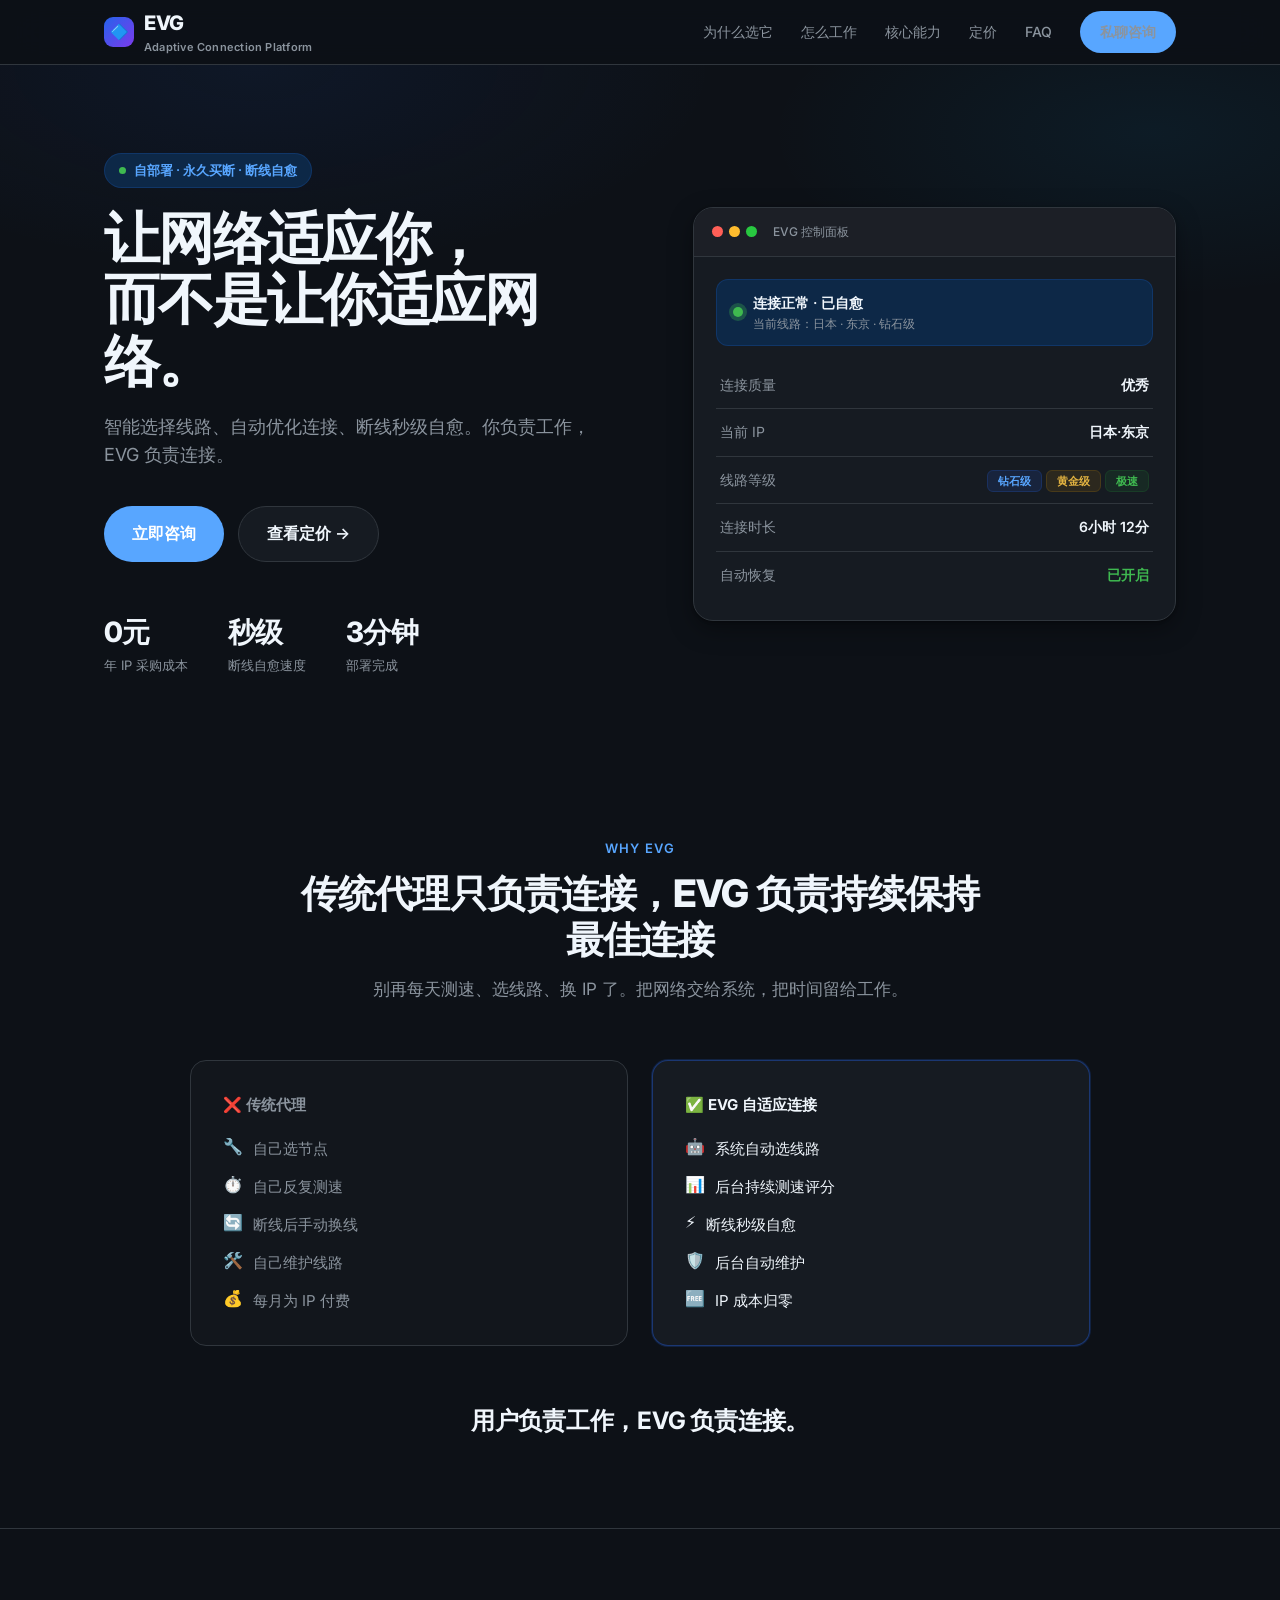
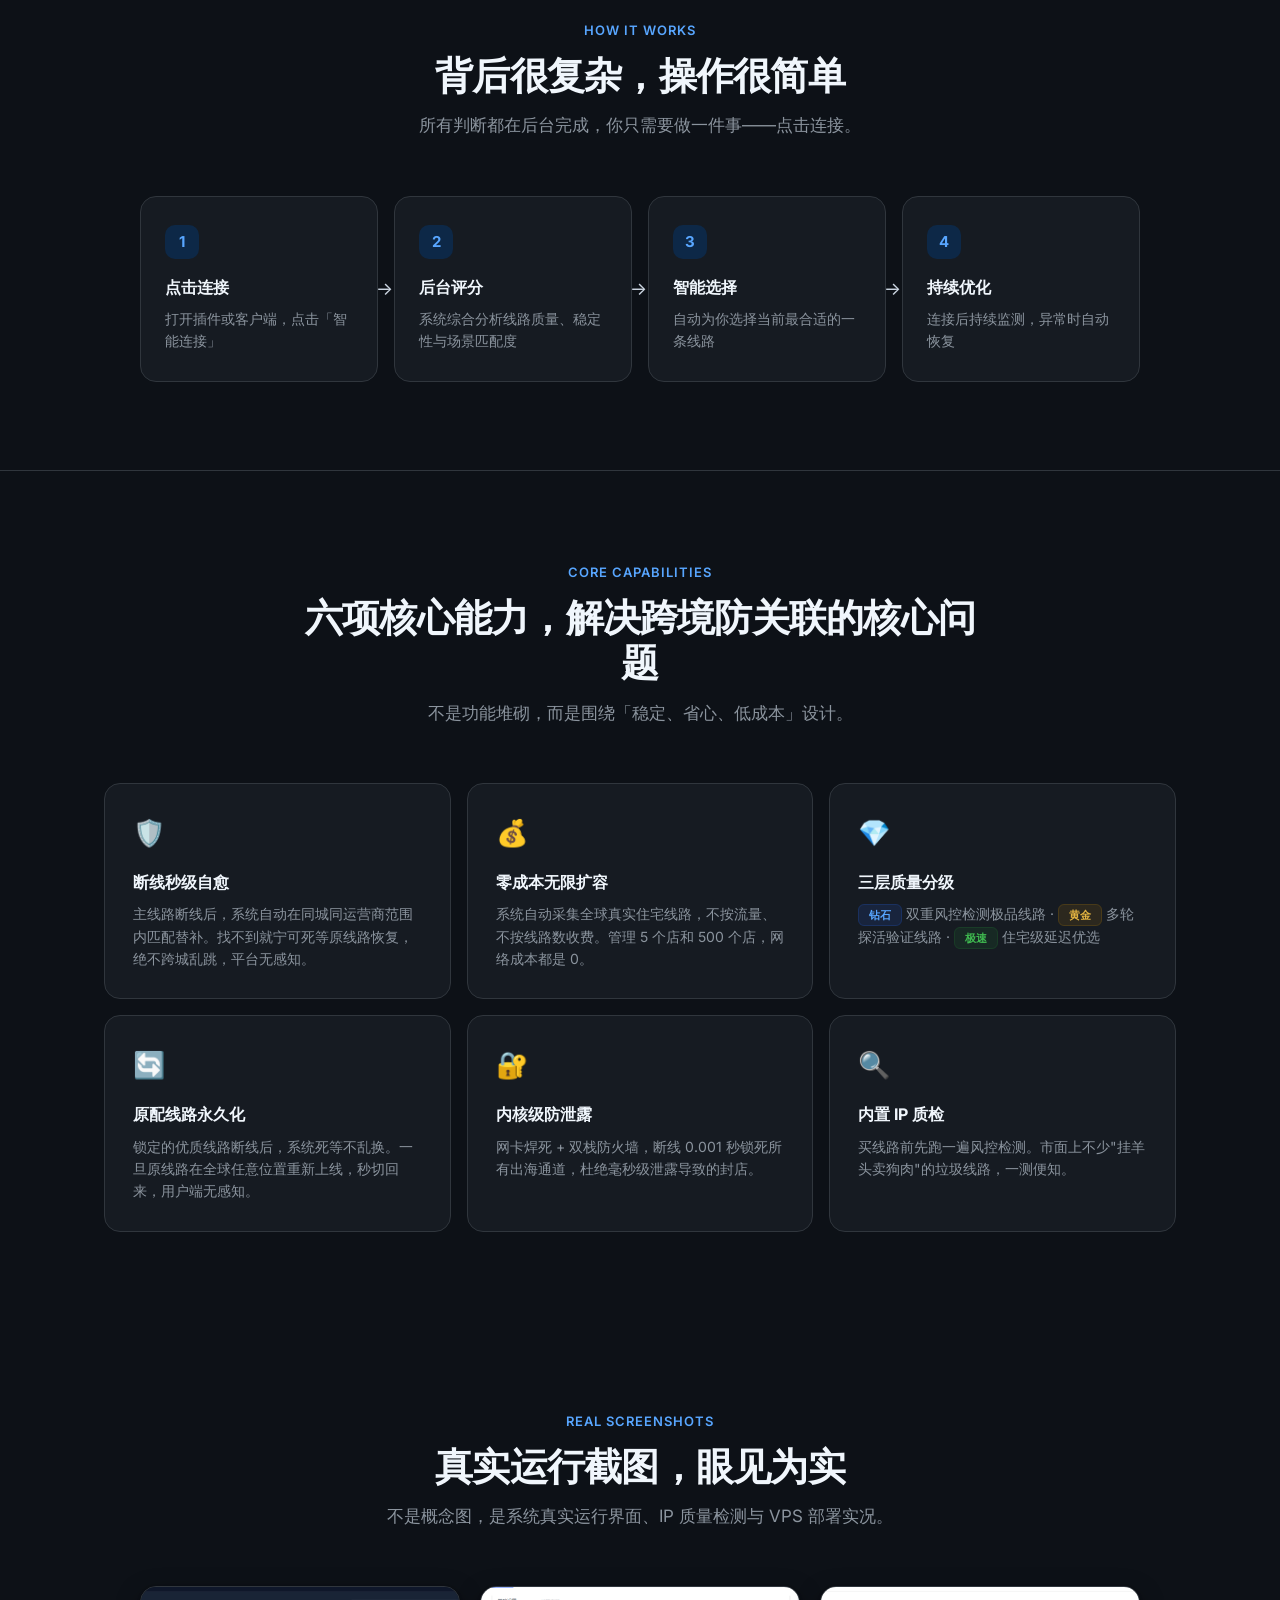
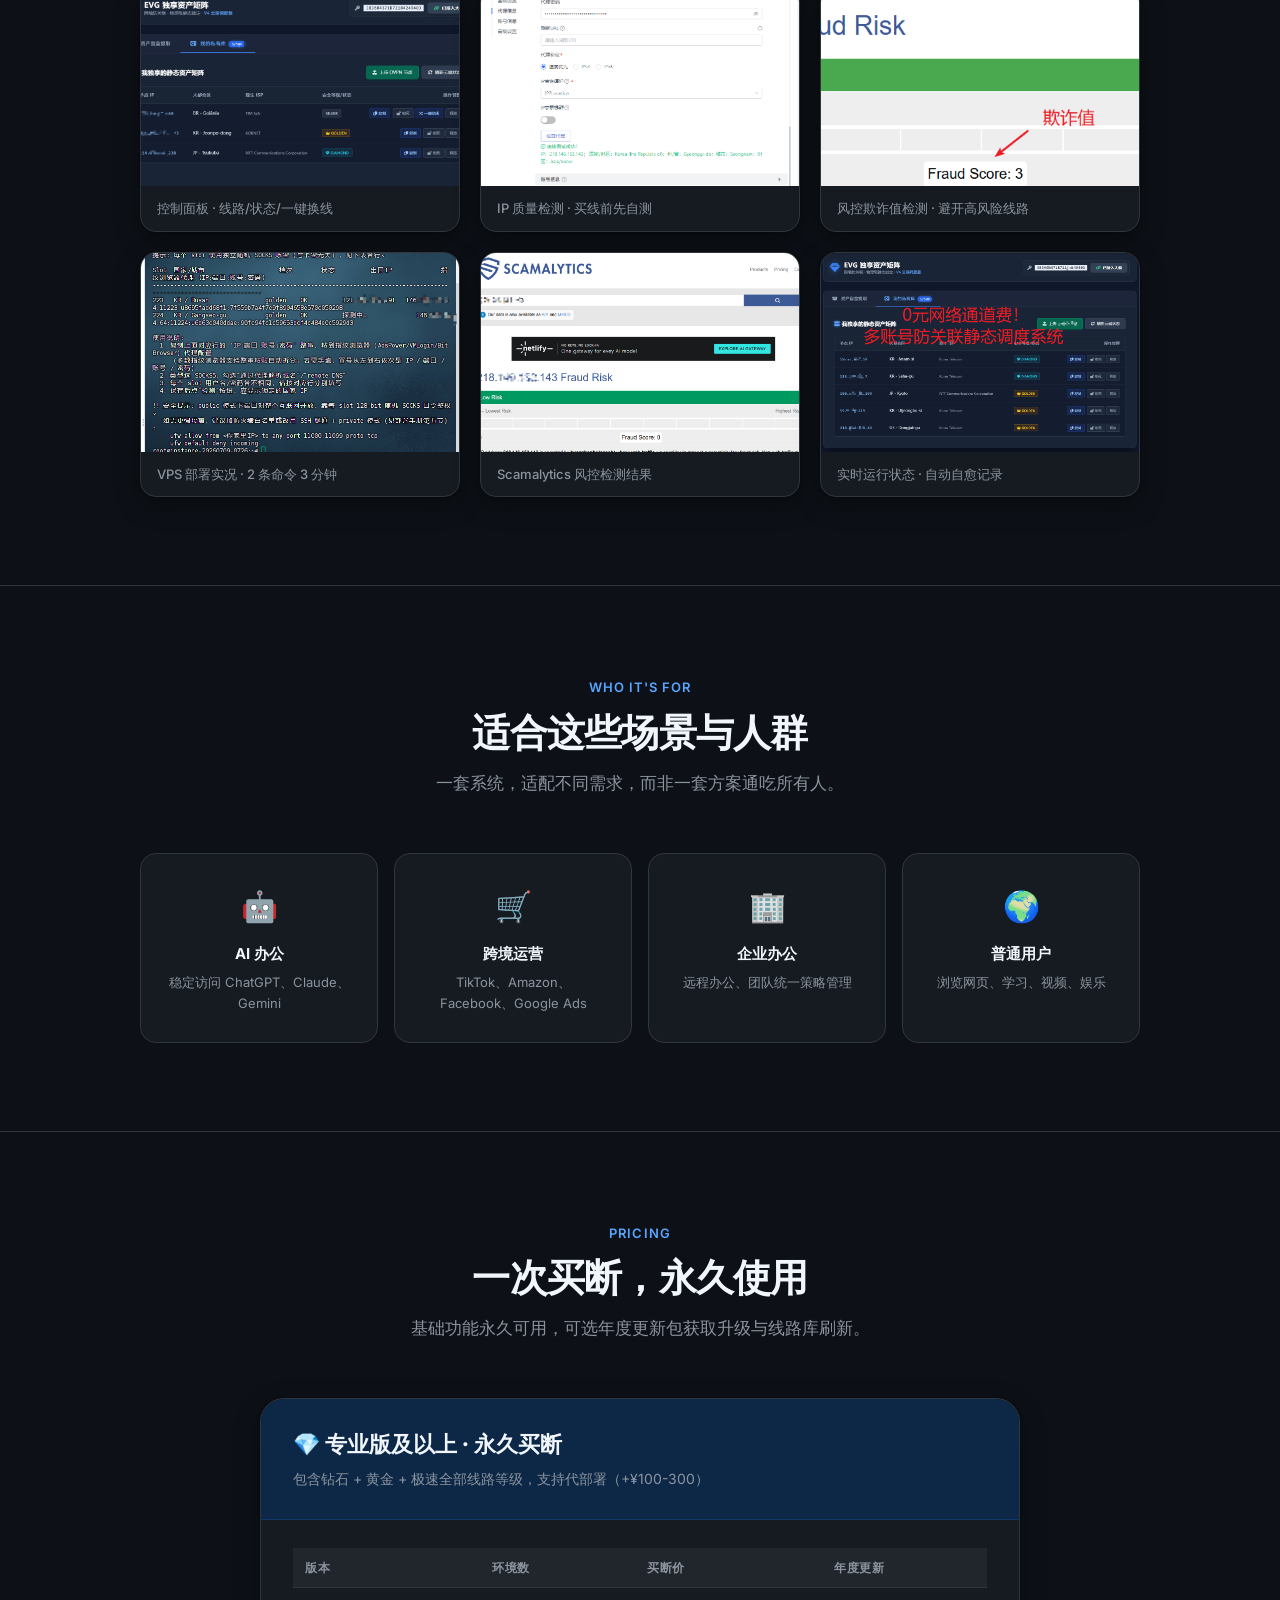
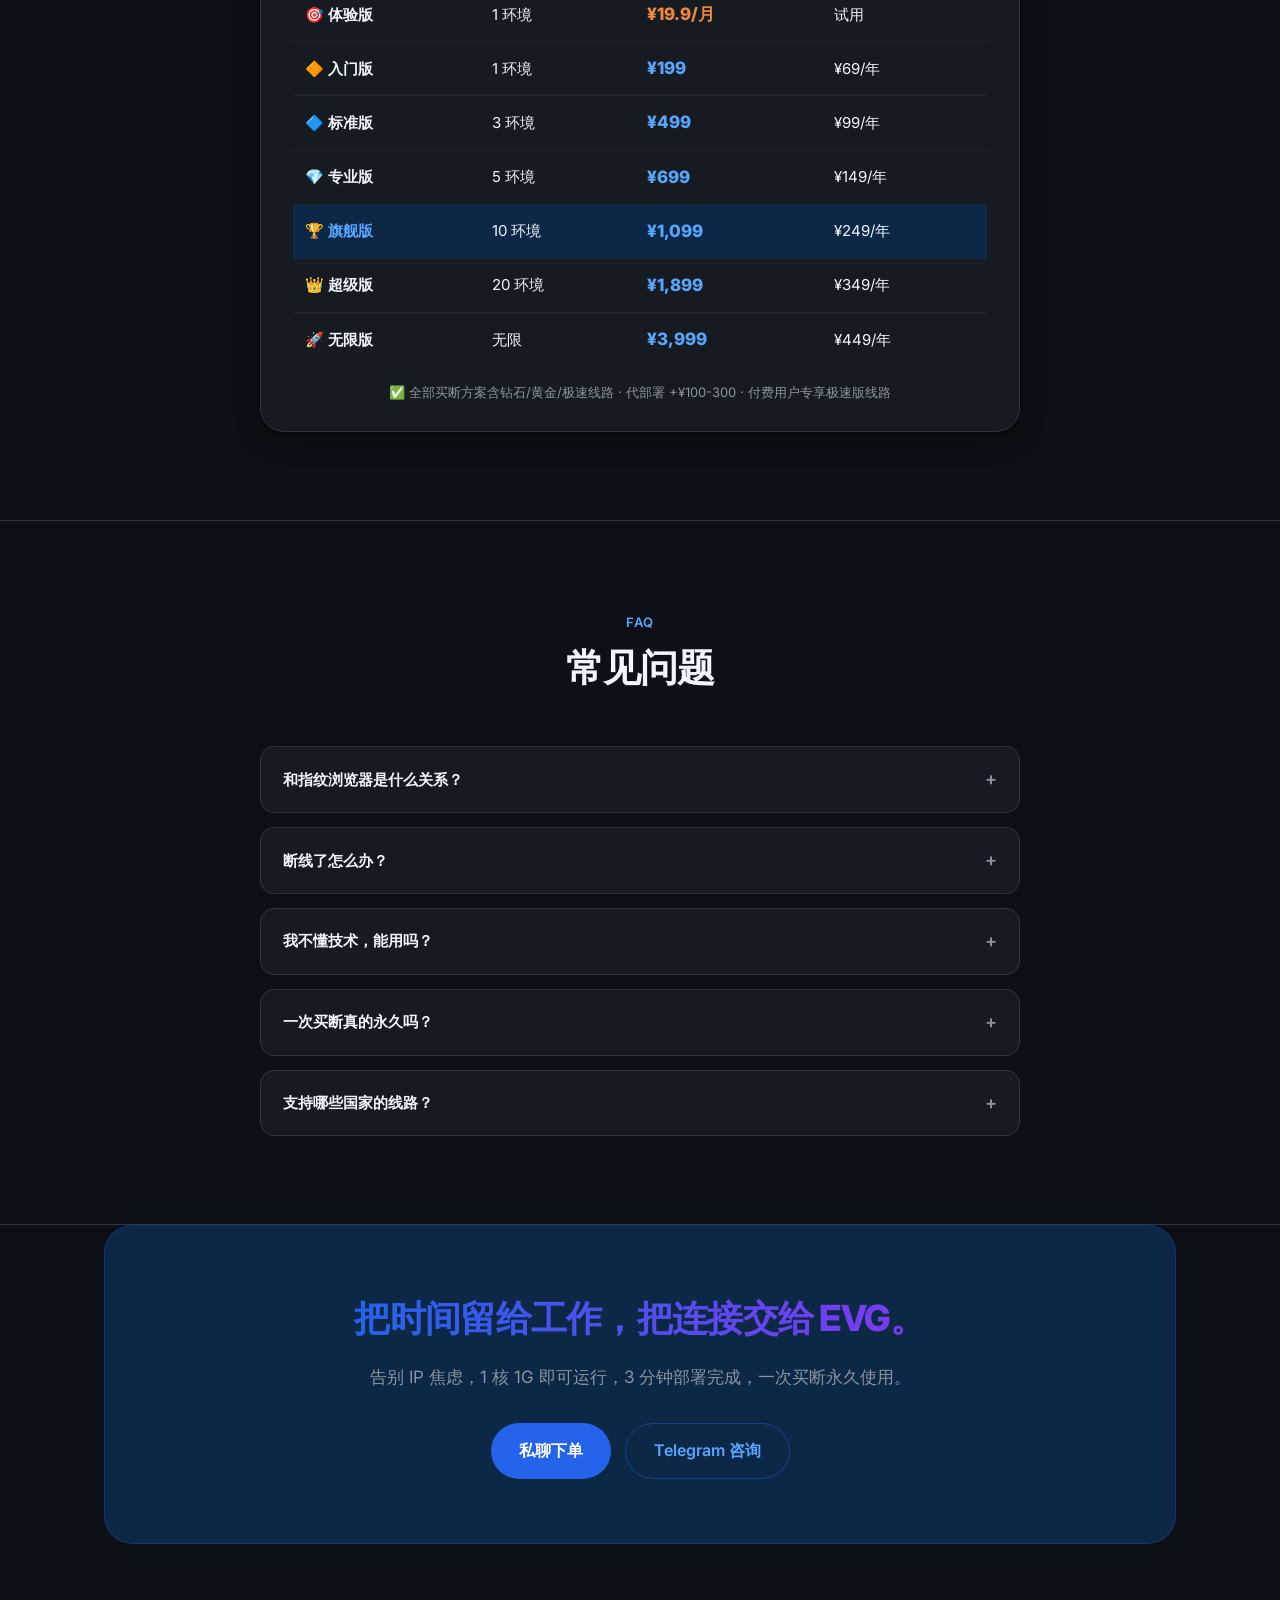
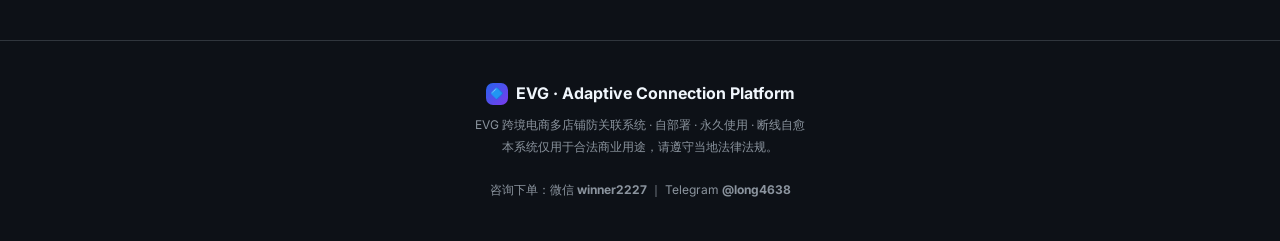
==== index.html @ 30a636af "Add files via upload" ====
<!DOCTYPE html>
<html lang="zh-CN">
<head>
<meta charset="UTF-8">
<meta name="viewport" content="width=device-width, initial-scale=1.0">
<title>EVG — 让网络适应你，而不是让你适应网络</title>
<meta name="description" content="EVG 自部署多店铺网络环境管理系统。自动选择线路、断线自愈、IP 成本归零，一次买断永久使用。">
<link rel="preconnect" href="https://fonts.googleapis.com">
<link rel="preconnect" href="https://fonts.gstatic.com" crossorigin>
<link href="https://fonts.googleapis.com/css2?family=Inter:wght@400;500;600;700;800&display=swap" rel="stylesheet">
<style>
  :root{
    --primary:#58a6ff;
    --primary-deep:#2563eb;
    --primary-soft:#0d2847;
    --accent:#2563eb;
    --success:#3fb950;
    --bg:#0d1117;
    --surface:#161b22;
    --surface-2:#21262d;
    --text:#f0f6fc;
    --muted:#8b949e;
    --border:#30363d;
    --radius:16px;
    --shadow:0 1px 3px rgba(0,0,0,.3),0 8px 24px rgba(0,0,0,.35);
    --maxw:1120px;
  }
  *{margin:0;padding:0;box-sizing:border-box}
  html{scroll-behavior:smooth}
  body{
    font-family:'Inter','HarmonyOS Sans','PingFang SC','Microsoft YaHei',system-ui,-apple-system,sans-serif;
    background:var(--bg);
    color:var(--text);
    line-height:1.6;
    -webkit-font-smoothing:antialiased;
    overflow-x:hidden;
  }
  .container{max-width:var(--maxw);margin:0 auto;padding:0 24px}
  a{color:var(--primary);text-decoration:none}

  /* Navigation */
  .nav{
    position:sticky;top:0;z-index:50;
    background:rgba(13,17,23,.85);
    backdrop-filter:saturate(180%) blur(20px);
    border-bottom:1px solid var(--border);
  }
  .nav-inner{display:flex;align-items:center;justify-content:space-between;height:64px}
  .logo{display:flex;align-items:center;gap:10px;font-weight:800;font-size:20px;letter-spacing:-.02em}
  .logo-mark{
    width:30px;height:30px;border-radius:9px;
    background:linear-gradient(135deg,#2563eb,#7c3aed);
    display:flex;align-items:center;justify-content:center;
    color:#fff;font-size:15px;
  }
  .logo-sub{font-size:11px;font-weight:600;color:var(--muted);letter-spacing:.02em}
  .nav-links{display:flex;gap:28px;align-items:center;font-size:14px;font-weight:500}
  .nav-links a{color:var(--muted);transition:color .2s}
  .nav-links a:hover{color:var(--text)}
  .nav-cta{
    background:var(--primary);color:#fff;font-weight:600;font-size:14px;
    padding:10px 20px;border-radius:999px;transition:background .2s,transform .15s;
  }
  .nav-cta:hover{background:#1d4ed8;transform:translateY(-1px)}
  .hamburger{display:none;cursor:pointer;font-size:24px;background:none;border:none}

  /* Hero */
  .hero{position:relative;padding:88px 0 72px;overflow:hidden}
  .hero-bg{
    position:absolute;inset:0;z-index:0;pointer-events:none;
    background:
      radial-gradient(60% 50% at 20% 0%,rgba(37,99,235,.08),transparent 60%),
      radial-gradient(50% 40% at 90% 10%,rgba(14,165,233,.07),transparent 60%);
  }
  .hero-grid{position:relative;z-index:1;display:grid;grid-template-columns:1.05fr .95fr;gap:56px;align-items:center}
  .hero-eyebrow{
    display:inline-flex;align-items:center;gap:8px;
    font-size:13px;font-weight:600;color:var(--primary);
    background:var(--primary-soft);border:1px solid #1f6feb33;
    padding:6px 14px;border-radius:999px;margin-bottom:20px;
  }
  .hero-eyebrow .dot{width:7px;height:7px;border-radius:50%;background:var(--success);display:inline-block}
  .hero h1{font-size:56px;line-height:1.1;font-weight:800;letter-spacing:-.03em;margin-bottom:20px;color:var(--text)}
  .hero h1 .gradient{background:linear-gradient(90deg,#2563eb,#7c3aed);-webkit-background-clip:text;background-clip:text;color:transparent}
  .hero-sub{font-size:18px;color:var(--muted);max-width:520px;margin-bottom:36px}
  .hero-ctas{display:flex;gap:14px;flex-wrap:wrap}
  .btn{display:inline-flex;align-items:center;gap:8px;font-weight:600;font-size:16px;padding:14px 28px;border-radius:999px;transition:transform .15s,box-shadow .2s,background .2s}
  .btn:hover{transform:translateY(-2px);box-shadow:0 8px 24px rgba(37,99,235,.2)}
  .btn-primary{background:var(--primary);color:#fff}
  .btn-primary:hover{background:#1d4ed8}
  .btn-ghost{background:var(--surface);color:var(--text);border:1px solid var(--border)}
  .btn-ghost:hover{border-color:#58a6ff}
  .hero-stats{display:flex;gap:40px;margin-top:48px}
  .hero-stat .num{font-size:28px;font-weight:800;letter-spacing:-.02em}
  .hero-stat .lbl{font-size:13px;color:var(--muted)}
  .hero-visual{position:relative;z-index:1}
  .panel{
    background:var(--surface);border:1px solid var(--border);border-radius:20px;
    box-shadow:var(--shadow);overflow:hidden;
  }
  .panel-bar{display:flex;align-items:center;gap:6px;padding:14px 18px;border-bottom:1px solid var(--border);background:#1c1f26}
  .panel-bar .pc{width:11px;height:11px;border-radius:50%}
  .panel-bar .pc:nth-child(1){background:#ff5f57}
  .panel-bar .pc:nth-child(2){background:#febc2e}
  .panel-bar .pc:nth-child(3){background:#28c840}
  .panel-bar .title{margin-left:10px;font-size:12px;color:var(--muted);font-weight:500}
  .panel-body{padding:22px}
  .status-row{display:flex;align-items:center;gap:10px;background:var(--primary-soft);border:1px solid #1f6feb33;border-radius:12px;padding:12px 16px;margin-bottom:16px}
  .status-dot{width:10px;height:10px;border-radius:50%;background:var(--success);position:relative}
  .status-dot::after{content:'';position:absolute;inset:-4px;border-radius:50%;background:var(--success);opacity:.3;animation:pulse 2s infinite}
  @keyframes pulse{0%,100%{transform:scale(1);opacity:.3}50%{transform:scale(1.6);opacity:.1}}
  .status-text{font-size:14px;font-weight:600}
  .status-text small{display:block;font-weight:400;color:var(--muted);font-size:12px}
  .conn-row{display:flex;justify-content:space-between;align-items:center;padding:12px 4px;border-bottom:1px solid var(--border);font-size:14px}
  .conn-row:last-child{border-bottom:none}
  .conn-row .k{color:var(--muted)}
  .conn-row .v{font-weight:600;color:var(--text)}
  .status-text{font-size:14px;font-weight:600;color:var(--text)}
  .badge{font-size:11px;font-weight:700;padding:3px 10px;border-radius:6px}
  .badge-diamond{background:#2563eb22;color:#58a6ff;border:1px solid #2563eb33}
  .badge-gold{background:#bb800922;color:#e3b341;border:1px solid #bb800933}
  .badge-speed{background:#23863622;color:#3fb950;border:1px solid #23863633}

  /* Sections */
  section{padding:88px 0}
  .sec-head{text-align:center;max-width:680px;margin:0 auto 56px}
  .sec-eyebrow{display:inline-block;font-size:13px;font-weight:600;color:var(--primary);letter-spacing:.08em;text-transform:uppercase;margin-bottom:12px}
  .sec-head h2{font-size:38px;font-weight:800;letter-spacing:-.02em;margin-bottom:14px;line-height:1.2}
  .sec-head p{font-size:17px;color:var(--muted)}

  /* Comparison */
  .compare{display:grid;grid-template-columns:1fr 1fr;gap:24px;max-width:900px;margin:0 auto}
  .comp-card{background:var(--surface);border:1px solid var(--border);border-radius:var(--radius);padding:32px}
  .comp-card.old{background:#12161c}
  .comp-title{font-size:15px;font-weight:700;margin-bottom:20px;display:flex;align-items:center;gap:8px;color:var(--text)}
  .comp-card.old .comp-title{color:var(--muted)}
  .comp-card.new{border-color:#2563eb66;box-shadow:0 0 0 1px #2563eb33}
  .comp-list{list-style:none;display:flex;flex-direction:column;gap:14px}
  .comp-list li{display:flex;gap:10px;font-size:15px;color:var(--muted);align-items:flex-start}
  .comp-card.new .comp-list li{color:var(--text)}
  .comp-list .icon{font-size:16px;line-height:1.2}
  .tagline{margin:56px auto 0;text-align:center;font-size:24px;font-weight:700;letter-spacing:-.01em}

  /* Steps */
  .steps{display:grid;grid-template-columns:repeat(4,1fr);gap:16px;max-width:1000px;margin:0 auto}
  .step{background:var(--surface);border:1px solid var(--border);border-radius:var(--radius);padding:28px 24px;position:relative}
  .step-num{width:34px;height:34px;border-radius:10px;background:var(--primary-soft);color:var(--primary);font-weight:700;font-size:15px;display:flex;align-items:center;justify-content:center;margin-bottom:16px}
  .step h4{font-size:16px;font-weight:700;margin-bottom:8px;color:var(--text)}
  .step p{font-size:14px;color:var(--muted)}
  .step-arrow{position:absolute;right:-16px;top:50%;transform:translateY(-50%);color:#cbd5e1;font-size:18px}

  /* Features */
  .features{display:grid;grid-template-columns:repeat(3,1fr);gap:16px}
  .feature{background:var(--surface);border:1px solid var(--border);border-radius:var(--radius);padding:28px;transition:transform .2s,box-shadow .2s}
  .feature:hover{transform:translateY(-4px);box-shadow:var(--shadow)}
  .feature .fi{font-size:26px;margin-bottom:16px;display:inline-block}
  .feature h4{font-size:16px;font-weight:700;margin-bottom:8px;color:var(--text)}
  .feature p{font-size:14px;color:var(--muted)}

  /* Screenshots */
  .shots{display:grid;grid-template-columns:repeat(3,1fr);gap:20px;max-width:1000px;margin:0 auto}
  .shot{background:var(--surface);border:1px solid var(--border);border-radius:var(--radius);overflow:hidden;box-shadow:var(--shadow);transition:transform .2s,box-shadow .2s}
  .shot:hover{transform:translateY(-4px);box-shadow:0 12px 32px rgba(0,0,0,.4)}
  .shot img{width:100%;display:block;aspect-ratio:16/10;object-fit:cover;background:#1c1f26}
  .shot figcaption{padding:12px 16px;font-size:13px;font-weight:500;color:var(--muted)}

  /* Use cases */
  .cases{display:grid;grid-template-columns:repeat(4,1fr);gap:16px;max-width:1000px;margin:0 auto}
  .case{background:var(--surface);border:1px solid var(--border);border-radius:var(--radius);padding:28px 24px;text-align:center}
  .case .ci{font-size:30px;margin-bottom:12px}
  .case h4{font-size:15px;font-weight:700;margin-bottom:6px;color:var(--text)}
  .case p{font-size:13px;color:var(--muted)}

  /* Products */
  .products{display:flex;justify-content:center;align-items:center;gap:12px;flex-wrap:wrap;max-width:900px;margin:0 auto}
  .prod{background:var(--surface);border:1px solid var(--border);border-radius:999px;padding:12px 26px;font-weight:600;font-size:15px;display:flex;align-items:center;gap:8px;color:var(--text)}
  .prod .dot{width:6px;height:6px;border-radius:50%;background:var(--primary)}
  .prod-arrow{color:#3d444d;font-size:20px}

  /* Pricing */
  .pricing{max-width:760px;margin:0 auto}
  .price-card{background:var(--surface);border:1px solid var(--border);border-radius:24px;overflow:hidden;box-shadow:var(--shadow)}
  .price-head{background:var(--primary-soft);border-bottom:1px solid #1f6feb33;color:var(--text);padding:28px 32px}
  .price-head h3{font-size:22px;font-weight:800;margin-bottom:6px}
  .price-head p{font-size:14px;color:var(--muted)}
  .price-body{padding:28px 32px}
  .pricing table{width:100%;border-collapse:collapse;font-size:15px}
  .pricing th{text-align:left;font-size:12px;font-weight:600;color:var(--muted);text-transform:uppercase;letter-spacing:.05em;padding:10px 12px;border-bottom:1px solid var(--border);background:var(--surface-2)}
  .pricing td{padding:13px 12px;border-bottom:1px solid #21262d}
  .pricing tr:last-child td{border-bottom:none}
  .pricing .plan{font-weight:700;color:var(--text)}
  .pricing .price{font-weight:800;color:var(--primary);font-size:17px}
  .pricing .trial{color:#f0883e}
  .pricing .hit td{background:var(--primary-soft)}
  .pricing .hit .plan{color:var(--primary)}
  .price-note{margin-top:16px;font-size:13px;color:var(--muted);text-align:center}

  /* CTA */
  .cta-section{background:var(--primary-soft);border:1px solid #1f6feb33;border-radius:28px;padding:64px 40px;text-align:center}
  .cta-section h2{font-size:36px;font-weight:800;letter-spacing:-.02em;margin-bottom:16px;color:var(--text)}
  .cta-section h2 .gradient{background:linear-gradient(90deg,#2563eb,#7c3aed);-webkit-background-clip:text;background-clip:text;color:transparent}
  .cta-section p{font-size:17px;color:var(--muted);max-width:560px;margin:0 auto 32px}
  .cta-btns{display:flex;gap:14px;justify-content:center;flex-wrap:wrap}
  .cta-btns .btn-white{background:var(--primary-deep);color:#fff;font-weight:700}
  .cta-btns .btn-white:hover{background:#1d4ed8}
  .cta-btns .btn-ghost-white{background:transparent;color:var(--primary);border:1.5px solid #2563eb66}
  .cta-btns .btn-ghost-white:hover{background:rgba(37,99,235,.08)}

  /* FAQ */
  .faq{max-width:760px;margin:0 auto;display:flex;flex-direction:column;gap:14px}
  .faq-item{background:var(--surface);border:1px solid var(--border);border-radius:14px;overflow:hidden}
  .faq-q{padding:18px 22px;font-weight:600;font-size:15px;cursor:pointer;display:flex;justify-content:space-between;align-items:center;user-select:none;color:var(--text)}
  .faq-q .plus{color:var(--muted);font-size:18px;transition:transform .2s}
  .faq-item.open .faq-q .plus{transform:rotate(45deg)}
  .faq-a{max-height:0;overflow:hidden;transition:max-height .3s ease}
  .faq-item.open .faq-a{max-height:200px}
  .faq-a p{padding:0 22px 18px;font-size:14px;color:var(--muted)}

  /* Footer */
  .footer{border-top:1px solid var(--border);padding:40px 0;text-align:center}
  .footer .flogo{display:flex;justify-content:center;align-items:center;gap:8px;font-weight:700;font-size:16px;margin-bottom:8px;color:var(--text)}
  .footer .flogo .logo-mark{width:22px;height:22px;font-size:11px;border-radius:7px}
  .footer .sub{font-size:12px;color:var(--muted);max-width:600px;margin:0 auto;line-height:1.8}

  @media (max-width:900px){
    .hero{padding:64px 0 56px}
    .hero h1{font-size:40px}
    .hero-grid{grid-template-columns:1fr;gap:40px}
    .nav-links{display:none}
    .hamburger{display:block}
    .features,.cases{grid-template-columns:1fr 1fr}
    .steps{grid-template-columns:1fr 1fr}
    .step-arrow{display:none}
    .shots{grid-template-columns:1fr 1fr}
  }
  @media (max-width:600px){
    .hero h1{font-size:32px}
    .hero-stats{gap:24px;flex-wrap:wrap}
    .features,.cases,.steps{grid-template-columns:1fr}
    .compare{grid-template-columns:1fr}
    .sec-head h2{font-size:30px}
  }
</style>
</head>
<body>

<nav class="nav">
  <div class="container nav-inner">
    <div class="logo">
      <div class="logo-mark">🔷</div>
      <div>
        <div>EVG</div>
        <div class="logo-sub">Adaptive Connection Platform</div>
      </div>
    </div>
    <div class="nav-links">
      <a href="#why">为什么选它</a>
      <a href="#how">怎么工作</a>
      <a href="#features">核心能力</a>
      <a href="#pricing">定价</a>
      <a href="#faq">FAQ</a>
      <a href="https://t.me/long4638" target="_blank" rel="noopener" class="nav-cta">私聊咨询</a>
    </div>
    <button class="hamburger" onclick="document.querySelector('.nav-links').style.display='flex'">☰</button>
  </div>
</nav>

<header class="hero">
  <div class="hero-bg"></div>
  <div class="container">
    <div class="hero-grid">
      <div class="hero-text">
        <span class="hero-eyebrow"><span class="dot"></span> 自部署 · 永久买断 · 断线自愈</span>
        <h1>让网络适应你，<br>而不是让你适应网络。</h1>
        <p class="hero-sub">智能选择线路、自动优化连接、断线秒级自愈。你负责工作，EVG 负责连接。</p>
        <div class="hero-ctas">
          <a href="https://t.me/long4638" target="_blank" rel="noopener" class="btn btn-primary">立即咨询</a>
          <a href="#pricing" class="btn btn-ghost">查看定价 →</a>
        </div>
        <div class="hero-stats">
          <div class="hero-stat"><div class="num">0元</div><div class="lbl">年 IP 采购成本</div></div>
          <div class="hero-stat"><div class="num">秒级</div><div class="lbl">断线自愈速度</div></div>
          <div class="hero-stat"><div class="num">3分钟</div><div class="lbl">部署完成</div></div>
        </div>
      </div>
      <div class="hero-visual">
        <div class="panel">
          <div class="panel-bar">
            <span class="pc"></span><span class="pc"></span><span class="pc"></span>
            <span class="title">EVG 控制面板</span>
          </div>
          <div class="panel-body">
            <div class="status-row">
              <span class="status-dot"></span>
              <div class="status-text">连接正常 · 已自愈
                <small>当前线路：日本 · 东京 · 钻石级</small>
              </div>
            </div>
            <div class="conn-row"><span class="k">连接质量</span><span class="v">优秀</span></div>
            <div class="conn-row"><span class="k">当前 IP</span><span class="v">日本·东京</span></div>
            <div class="conn-row"><span class="k">线路等级</span><span><span class="badge badge-diamond">钻石级</span> <span class="badge badge-gold">黄金级</span> <span class="badge badge-speed">极速</span></span></div>
            <div class="conn-row"><span class="k">连接时长</span><span class="v">6小时 12分</span></div>
            <div class="conn-row"><span class="k">自动恢复</span><span class="v" style="color:var(--success)">已开启</span></div>
          </div>
        </div>
      </div>
    </div>
  </div>
</header>

<section id="why">
  <div class="container">
    <div class="sec-head">
      <span class="sec-eyebrow">Why EVG</span>
      <h2>传统代理只负责连接，EVG 负责持续保持最佳连接</h2>
      <p>别再每天测速、选线路、换 IP 了。把网络交给系统，把时间留给工作。</p>
    </div>
    <div class="compare">
      <div class="comp-card old">
        <div class="comp-title">❌ 传统代理</div>
        <ul class="comp-list">
          <li><span class="icon">🔧</span> 自己选节点</li>
          <li><span class="icon">⏱️</span> 自己反复测速</li>
          <li><span class="icon">🔄</span> 断线后手动换线</li>
          <li><span class="icon">🛠️</span> 自己维护线路</li>
          <li><span class="icon">💰</span> 每月为 IP 付费</li>
        </ul>
      </div>
      <div class="comp-card new">
        <div class="comp-title">✅ EVG 自适应连接</div>
        <ul class="comp-list">
          <li><span class="icon">🤖</span> 系统自动选线路</li>
          <li><span class="icon">📊</span> 后台持续测速评分</li>
          <li><span class="icon">⚡</span> 断线秒级自愈</li>
          <li><span class="icon">🛡️</span> 后台自动维护</li>
          <li><span class="icon">🆓</span> IP 成本归零</li>
        </ul>
      </div>
    </div>
    <div class="tagline">用户负责工作，EVG 负责连接。</div>
  </div>
</section>

<section id="how" style="background:#0d1117;border-top:1px solid var(--border);border-bottom:1px solid var(--border)">
  <div class="container">
    <div class="sec-head">
      <span class="sec-eyebrow">How it works</span>
      <h2>背后很复杂，操作很简单</h2>
      <p>所有判断都在后台完成，你只需要做一件事——点击连接。</p>
    </div>
    <div class="steps">
      <div class="step"><div class="step-num">1</div><h4>点击连接</h4><p>打开插件或客户端，点击「智能连接」</p><span class="step-arrow">→</span></div>
      <div class="step"><div class="step-num">2</div><h4>后台评分</h4><p>系统综合分析线路质量、稳定性与场景匹配度</p><span class="step-arrow">→</span></div>
      <div class="step"><div class="step-num">3</div><h4>智能选择</h4><p>自动为你选择当前最合适的一条线路</p><span class="step-arrow">→</span></div>
      <div class="step"><div class="step-num">4</div><h4>持续优化</h4><p>连接后持续监测，异常时自动恢复</p></div>
    </div>
  </div>
</section>

<section id="features">
  <div class="container">
    <div class="sec-head">
      <span class="sec-eyebrow">Core Capabilities</span>
      <h2>六项核心能力，解决跨境防关联的核心问题</h2>
      <p>不是功能堆砌，而是围绕「稳定、省心、低成本」设计。</p>
    </div>
    <div class="features">
      <div class="feature"><span class="fi">🛡️</span><h4>断线秒级自愈</h4><p>主线路断线后，系统自动在同城同运营商范围内匹配替补。找不到就宁可死等原线路恢复，绝不跨城乱跳，平台无感知。</p></div>
      <div class="feature"><span class="fi">💰</span><h4>零成本无限扩容</h4><p>系统自动采集全球真实住宅线路，不按流量、不按线路数收费。管理 5 个店和 500 个店，网络成本都是 0。</p></div>
      <div class="feature"><span class="fi">💎</span><h4>三层质量分级</h4><p><span class="badge badge-diamond">钻石</span> 双重风控检测极品线路 · <span class="badge badge-gold">黄金</span> 多轮探活验证线路 · <span class="badge badge-speed">极速</span> 住宅级延迟优选</p></div>
      <div class="feature"><span class="fi">🔄</span><h4>原配线路永久化</h4><p>锁定的优质线路断线后，系统死等不乱换。一旦原线路在全球任意位置重新上线，秒切回来，用户端无感知。</p></div>
      <div class="feature"><span class="fi">🔐</span><h4>内核级防泄露</h4><p>网卡焊死 + 双栈防火墙，断线 0.001 秒锁死所有出海通道，杜绝毫秒级泄露导致的封店。</p></div>
      <div class="feature"><span class="fi">🔍</span><h4>内置 IP 质检</h4><p>买线路前先跑一遍风控检测。市面上不少"挂羊头卖狗肉"的垃圾线路，一测便知。</p></div>
    </div>
  </div>
</section>

<section id="screens">
  <div class="container">
    <div class="sec-head">
      <span class="sec-eyebrow">Real Screenshots</span>
      <h2>真实运行截图，眼见为实</h2>
      <p>不是概念图，是系统真实运行界面、IP 质量检测与 VPS 部署实况。</p>
    </div>
    <div class="shots">
      <figure class="shot">
        <img src="images/面板.png" alt="EVG 控制面板" loading="lazy">
        <figcaption>控制面板 · 线路/状态/一键换线</figcaption>
      </figure>
      <figure class="shot">
        <img src="images/检测.png" alt="IP 质量检测" loading="lazy">
        <figcaption>IP 质量检测 · 买线前先自测</figcaption>
      </figure>
      <figure class="shot">
        <img src="images/欺诈值2.png" alt="欺诈值检测" loading="lazy">
        <figcaption>风控欺诈值检测 · 避开高风险线路</figcaption>
      </figure>
      <figure class="shot">
        <img src="images/vps.png" alt="VPS 部署" loading="lazy">
        <figcaption>VPS 部署实况 · 2 条命令 3 分钟</figcaption>
      </figure>
      <figure class="shot">
        <img src="images/scamalytics检测.png" alt="Scamalytics 检测" loading="lazy">
        <figcaption>Scamalytics 风控检测结果</figcaption>
      </figure>
      <figure class="shot">
        <img src="images/rw面板1-87.png" alt="面板运行状态" loading="lazy">
        <figcaption>实时运行状态 · 自动自愈记录</figcaption>
      </figure>
    </div>
  </div>
</section>

<section id="cases" style="background:#0d1117;border-top:1px solid var(--border);border-bottom:1px solid var(--border)">
  <div class="container">
    <div class="sec-head">
      <span class="sec-eyebrow">Who it's for</span>
      <h2>适合这些场景与人群</h2>
      <p>一套系统，适配不同需求，而非一套方案通吃所有人。</p>
    </div>
    <div class="cases">
      <div class="case"><div class="ci">🤖</div><h4>AI 办公</h4><p>稳定访问 ChatGPT、Claude、Gemini</p></div>
      <div class="case"><div class="ci">🛒</div><h4>跨境运营</h4><p>TikTok、Amazon、Facebook、Google Ads</p></div>
      <div class="case"><div class="ci">🏢</div><h4>企业办公</h4><p>远程办公、团队统一策略管理</p></div>
      <div class="case"><div class="ci">🌍</div><h4>普通用户</h4><p>浏览网页、学习、视频、娱乐</p></div>
    </div>
  </div>
</section>

<section id="pricing">
  <div class="container">
    <div class="sec-head">
      <span class="sec-eyebrow">Pricing</span>
      <h2>一次买断，永久使用</h2>
      <p>基础功能永久可用，可选年度更新包获取升级与线路库刷新。</p>
    </div>
    <div class="pricing">
      <div class="price-card">
        <div class="price-head">
          <h3>💎 专业版及以上 · 永久买断</h3>
          <p>包含钻石 + 黄金 + 极速全部线路等级，支持代部署（+¥100-300）</p>
        </div>
        <div class="price-body">
          <table>
            <thead><tr><th>版本</th><th>环境数</th><th>买断价</th><th>年度更新</th></tr></thead>
            <tbody>
              <tr><td class="plan">🎯 体验版</td><td>1 环境</td><td class="price trial">¥19.9/月</td><td>试用</td></tr>
              <tr><td class="plan">🔶 入门版</td><td>1 环境</td><td class="price">¥199</td><td>¥69/年</td></tr>
              <tr><td class="plan">🔷 标准版</td><td>3 环境</td><td class="price">¥499</td><td>¥99/年</td></tr>
              <tr><td class="plan">💎 专业版</td><td>5 环境</td><td class="price">¥699</td><td>¥149/年</td></tr>
              <tr class="hit"><td class="plan">🏆 旗舰版</td><td>10 环境</td><td class="price">¥1,099</td><td>¥249/年</td></tr>
              <tr><td class="plan">👑 超级版</td><td>20 环境</td><td class="price">¥1,899</td><td>¥349/年</td></tr>
              <tr><td class="plan">🚀 无限版</td><td>无限</td><td class="price">¥3,999</td><td>¥449/年</td></tr>
            </tbody>
          </table>
          <div class="price-note">✅ 全部买断方案含钻石/黄金/极速线路 · 代部署 +¥100-300 · 付费用户专享极速版线路</div>
        </div>
      </div>
    </div>
  </div>
</section>

<section id="faq" style="background:#0d1117;border-top:1px solid var(--border);border-bottom:1px solid var(--border)">
  <div class="container">
    <div class="sec-head">
      <span class="sec-eyebrow">FAQ</span>
      <h2>常见问题</h2>
    </div>
    <div class="faq">
      <div class="faq-item">
        <div class="faq-q">和指纹浏览器是什么关系？<span class="plus">+</span></div>
        <div class="faq-a"><p>指纹浏览器管「浏览器环境隔离」，EVG 管「底层线路调度」，两者搭配使用效果最佳。EVG 也可以独立使用（配合桌面客户端或手机客户端）。</p></div>
      </div>
      <div class="faq-item">
        <div class="faq-q">断线了怎么办？<span class="plus">+</span></div>
        <div class="faq-a"><p>系统内置自愈机制——主线路断线后自动在同城同运营商范围内匹配替补，找不到就死等原线路恢复。平台看来你就是一个偶尔断电重启路由器的真实住户。</p></div>
      </div>
      <div class="faq-item">
        <div class="faq-q">我不懂技术，能用吗？<span class="plus">+</span></div>
        <div class="faq-a"><p>可以。提供代部署服务（+¥100-300），帮你装好、调通、交付。或者按教程执行 2 条命令即可完成安装。</p></div>
      </div>
      <div class="faq-item">
        <div class="faq-q">一次买断真的永久吗？<span class="plus">+</span></div>
        <div class="faq-a"><p>基础功能永久可用。年度更新包（非必须）提供：系统版本升级 + 线路库持续刷新 + 新功能解锁。</p></div>
      </div>
      <div class="faq-item">
        <div class="faq-q">支持哪些国家的线路？<span class="plus">+</span></div>
        <div class="faq-a"><p>覆盖全球多个主流国家/地区，包括日本、韩国、美国、欧洲等。系统会根据你的目标市场自动优选最佳线路。</p></div>
      </div>
    </div>
  </div>
</section>

<section class="container" style="padding-bottom:96px">
  <div class="cta-section">
    <h2><span class="gradient">把时间留给工作，把连接交给 EVG。</span></h2>
    <p>告别 IP 焦虑，1 核 1G 即可运行，3 分钟部署完成，一次买断永久使用。</p>
    <div class="cta-btns">
      <a href="https://t.me/long4638" target="_blank" rel="noopener" class="btn btn-white">私聊下单</a>
      <a href="https://t.me/long4638" target="_blank" rel="noopener" class="btn btn-ghost-white">Telegram 咨询</a>
    </div>
  </div>
</section>

<footer class="footer">
  <div class="container">
    <div class="flogo"><div class="logo-mark">🔷</div> EVG · Adaptive Connection Platform</div>
    <div class="sub">EVG 跨境电商多店铺防关联系统 · 自部署 · 永久使用 · 断线自愈<br>本系统仅用于合法商业用途，请遵守当地法律法规。<br><br>咨询下单：微信 <strong>winner2227</strong> ｜ Telegram <strong>@long4638</strong></div>
  </div>
</footer>

<script>
  // FAQ accordion
  document.querySelectorAll('.faq-q').forEach(function(q){
    q.addEventListener('click',function(){
      var item=q.parentElement;
      var isOpen=item.classList.contains('open');
      // close all
      document.querySelectorAll('.faq-item').forEach(function(i){i.classList.remove('open')});
      // toggle clicked
      if(!isOpen)item.classList.add('open');
    });
  });
  // nav mobile toggle
  document.querySelector('.hamburger').addEventListener('click',function(){
    var l=document.querySelector('.nav-links');
    l.style.display = l.style.display==='flex' ? 'none' : 'flex';
    l.style.flexDirection='column'; l.style.alignItems='flex-start'; l.style.padding='16px 0';
  });
</script>
</body>
</html>
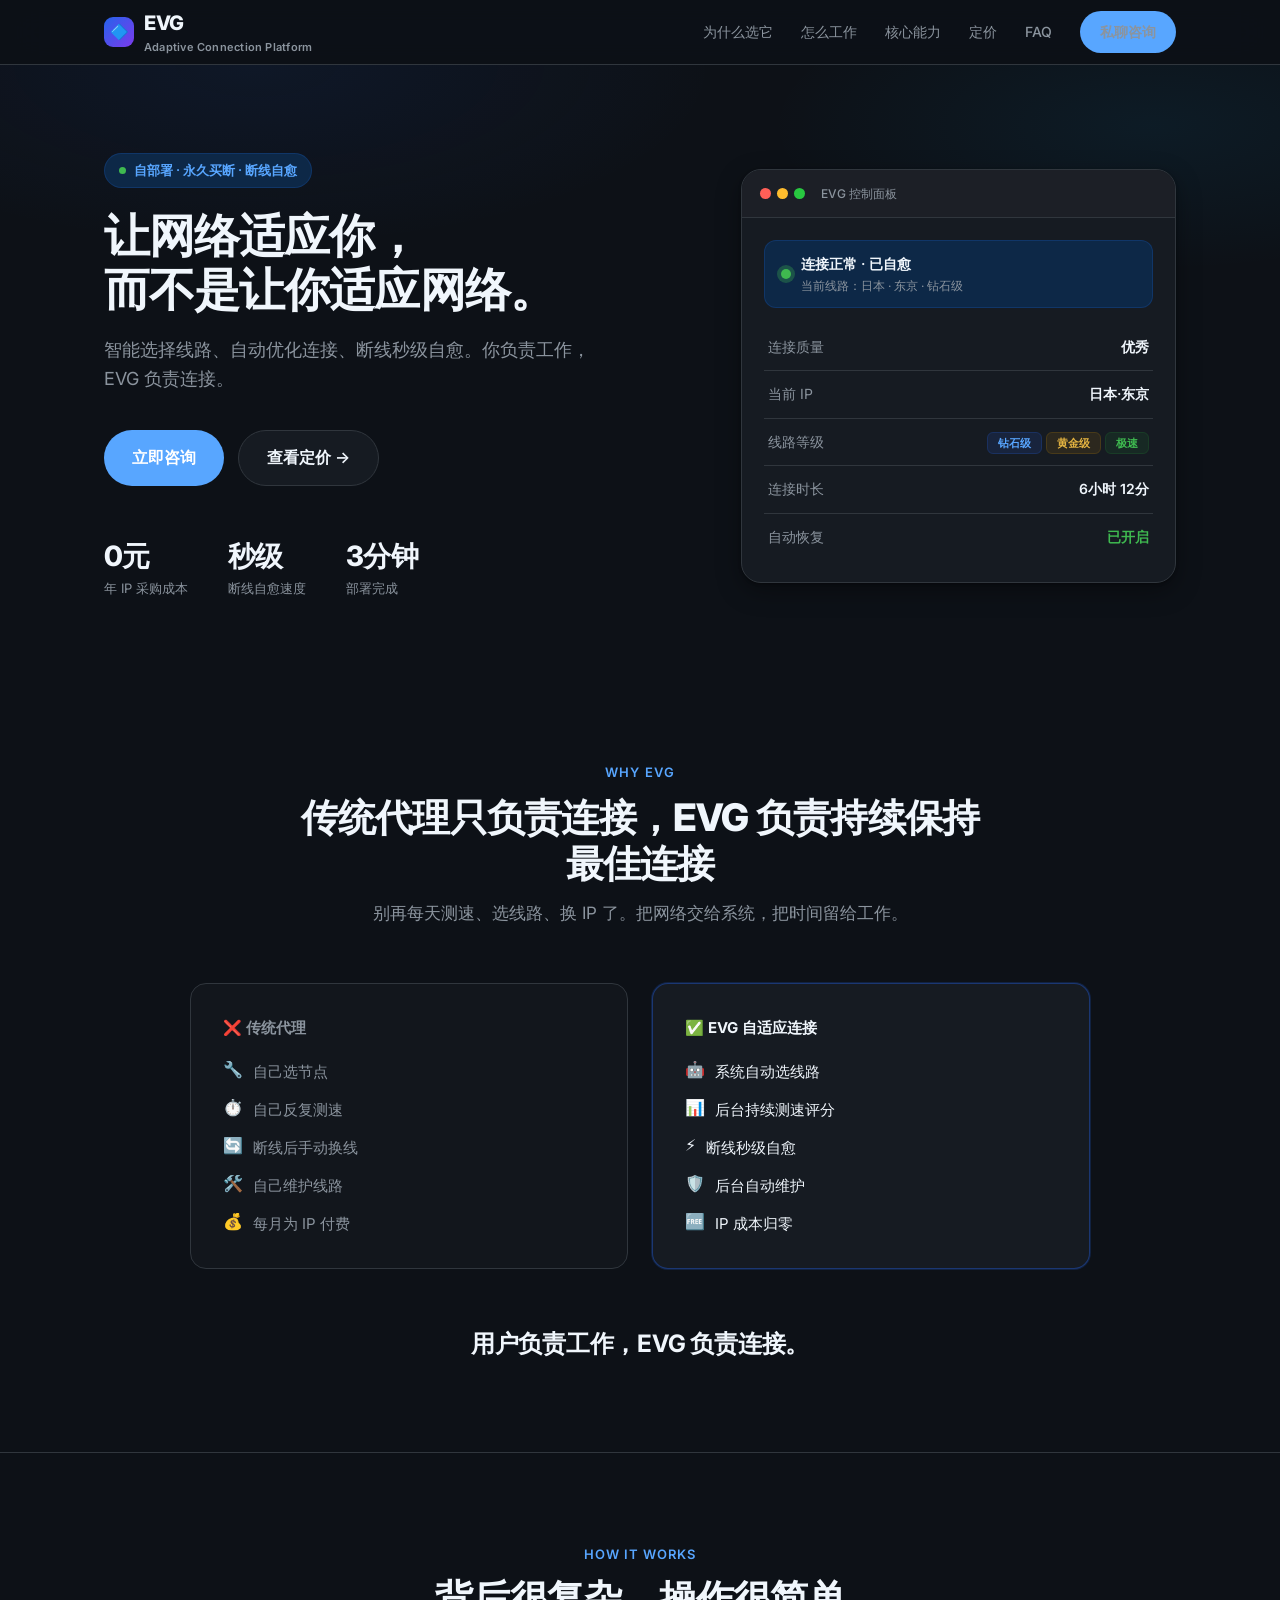
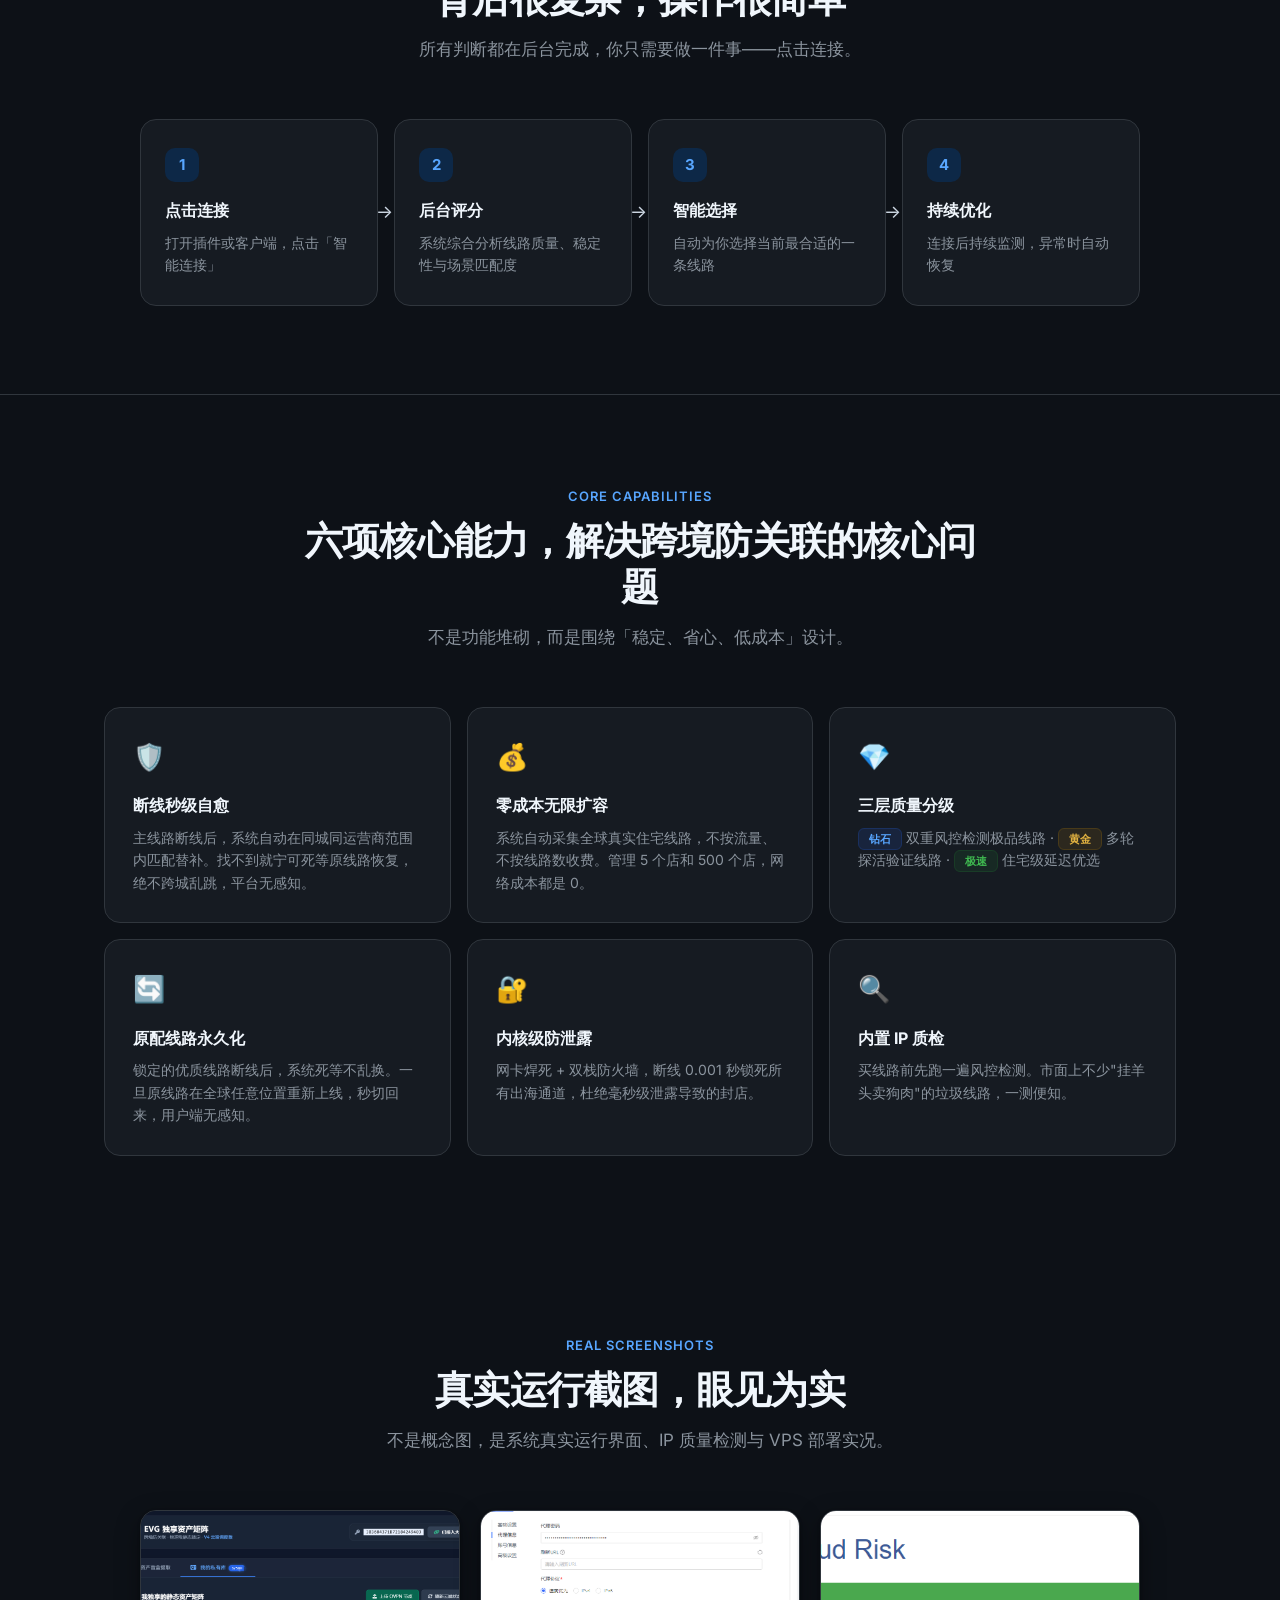
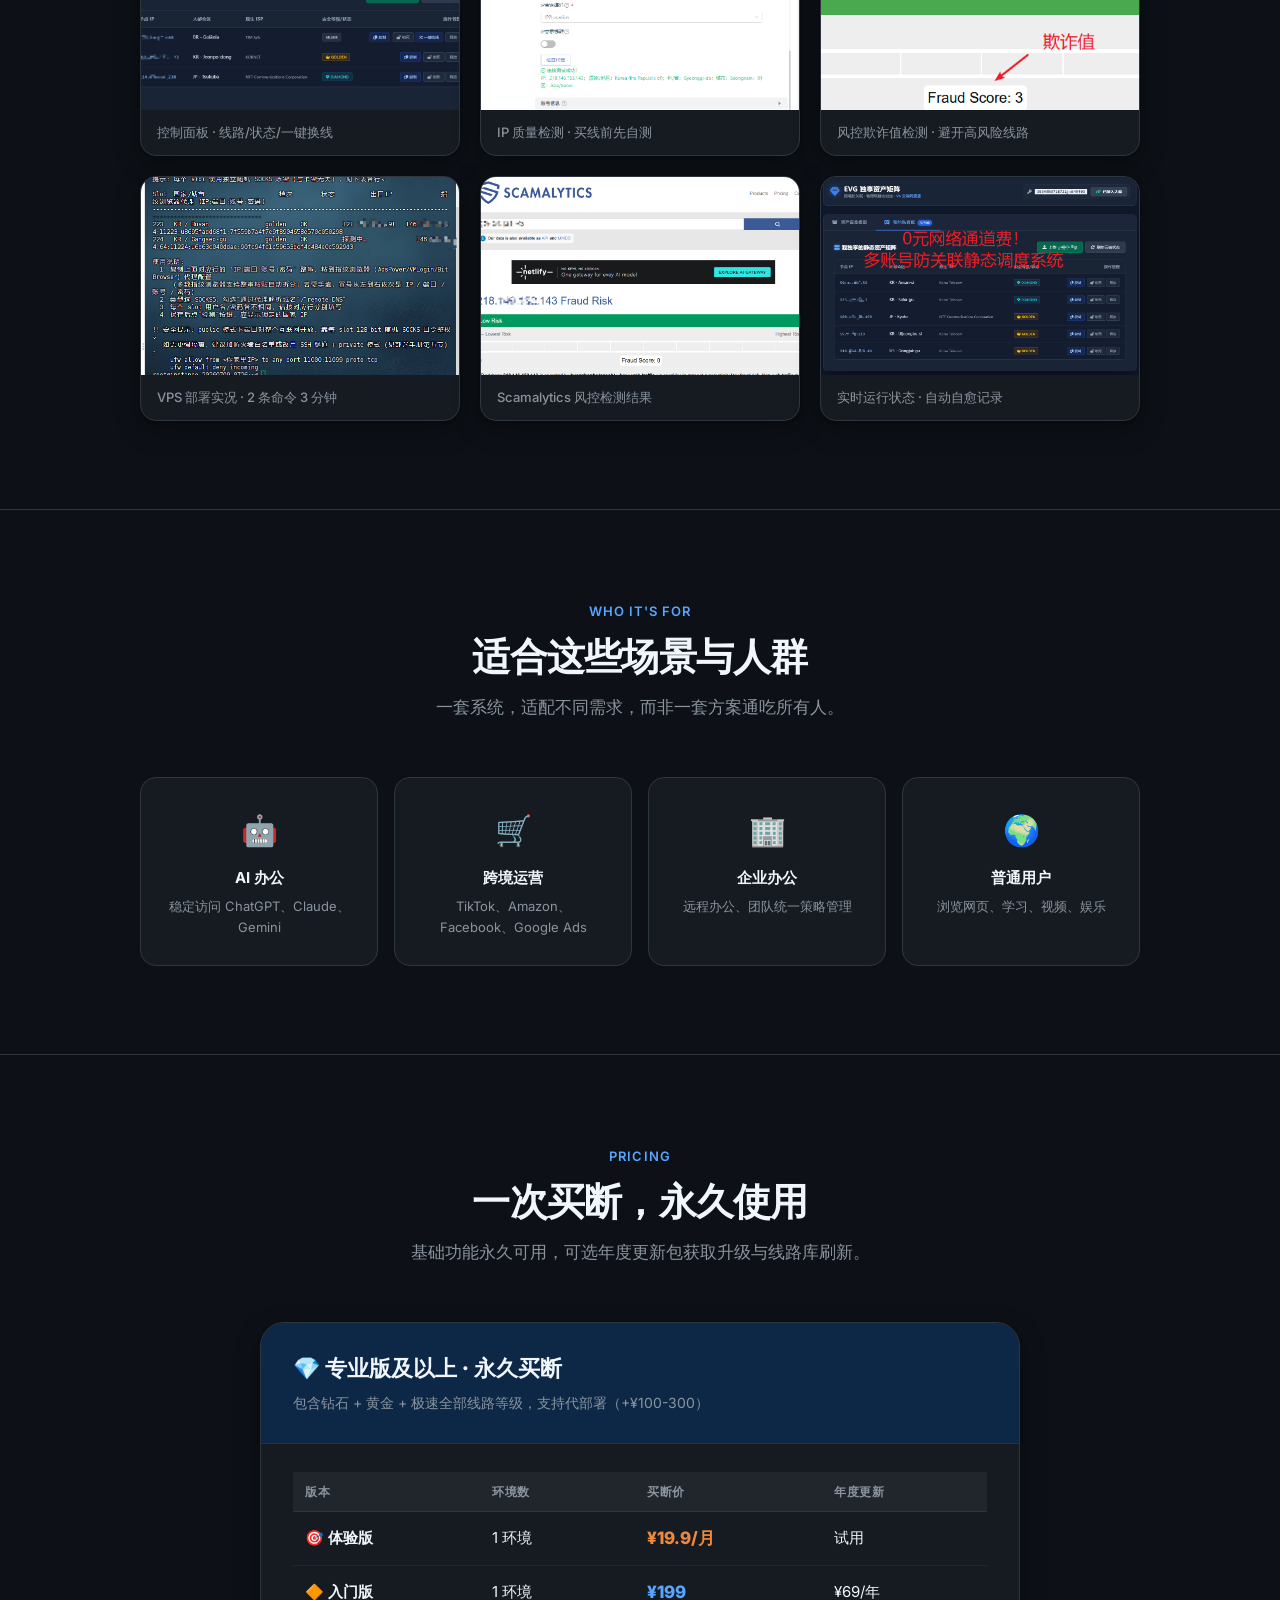
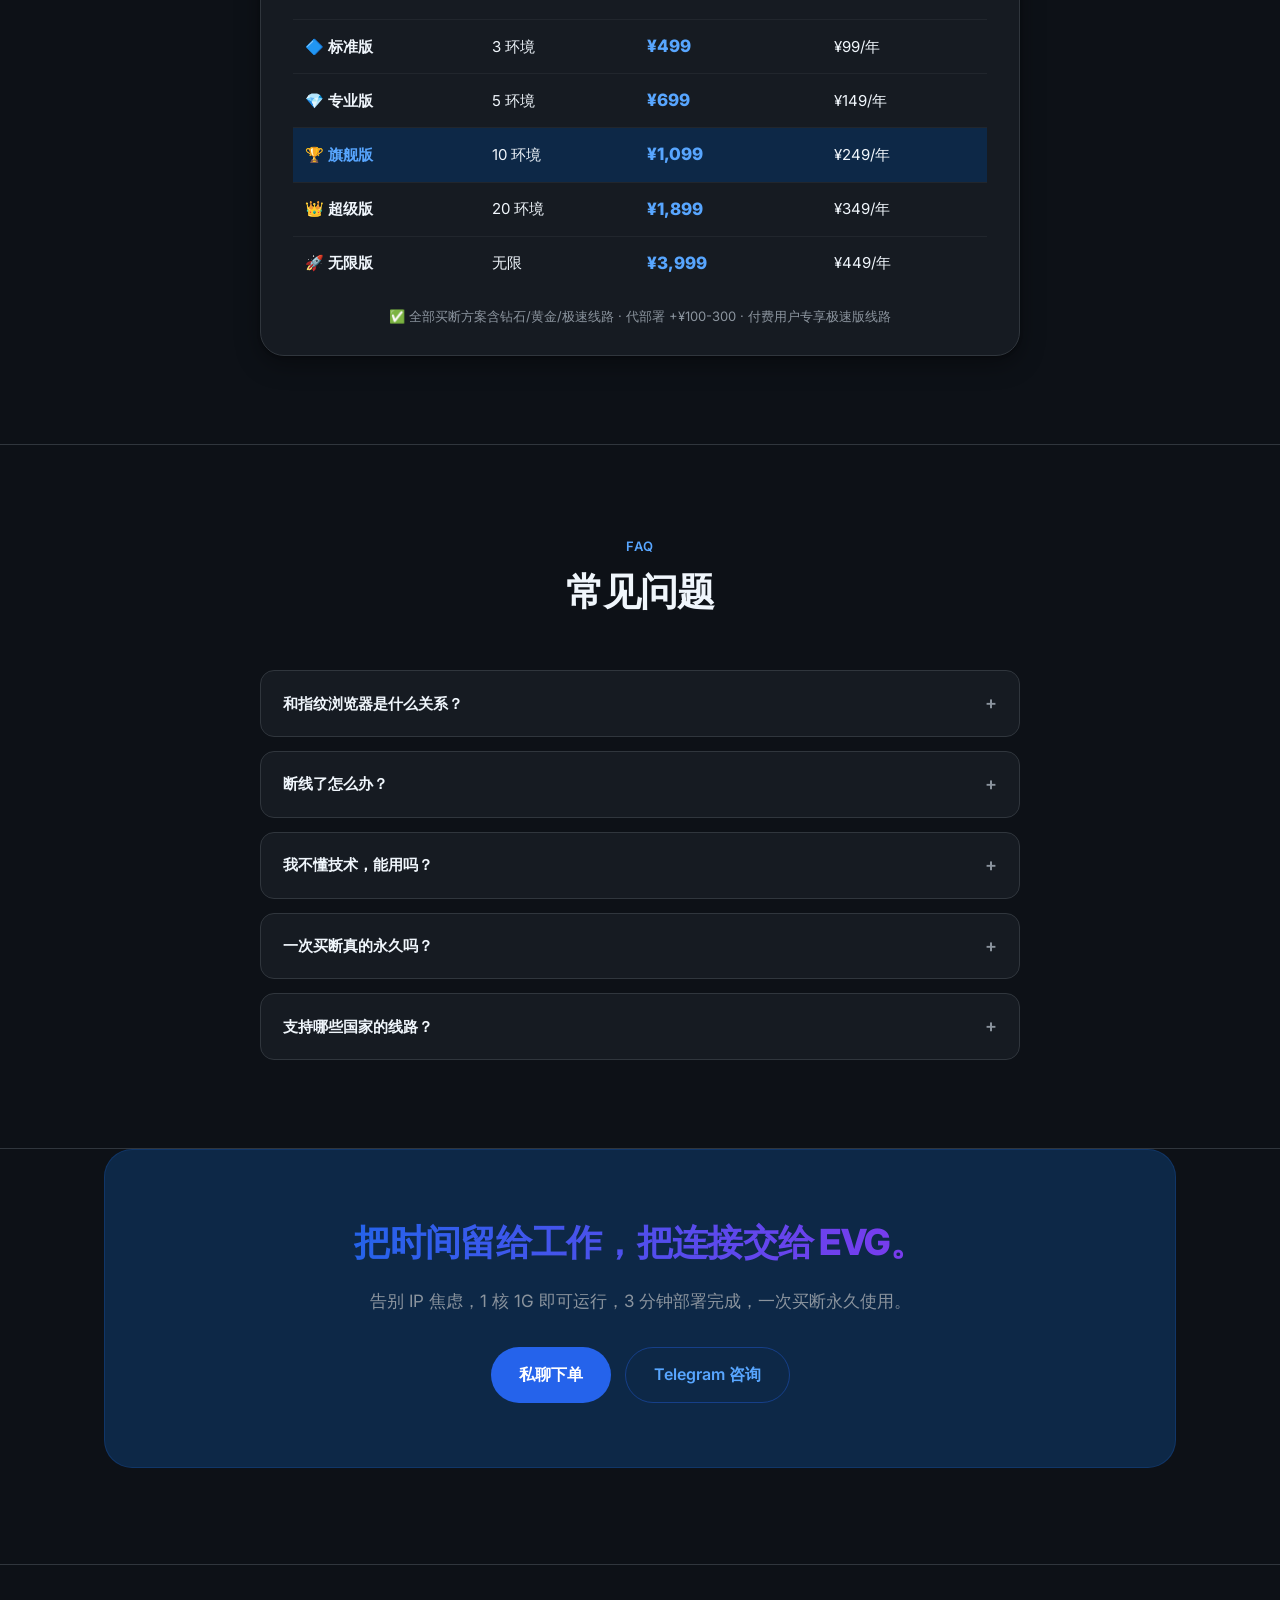
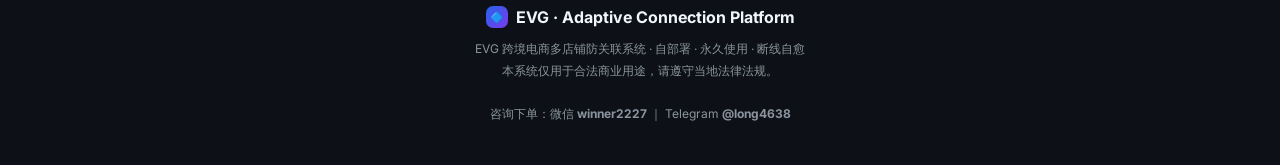
==== commit 0d98809b: "Add files via upload" ====
--- a/index.html
+++ b/index.html
@@ -72,7 +72,7 @@
       radial-gradient(60% 50% at 20% 0%,rgba(37,99,235,.08),transparent 60%),
       radial-gradient(50% 40% at 90% 10%,rgba(14,165,233,.07),transparent 60%);
   }
-  .hero-grid{position:relative;z-index:1;display:grid;grid-template-columns:1.05fr .95fr;gap:56px;align-items:center}
+  .hero-grid{position:relative;z-index:1;display:grid;grid-template-columns:1.15fr .85fr;gap:48px;align-items:center}
   .hero-eyebrow{
     display:inline-flex;align-items:center;gap:8px;
     font-size:13px;font-weight:600;color:var(--primary);
@@ -80,7 +80,7 @@
     padding:6px 14px;border-radius:999px;margin-bottom:20px;
   }
   .hero-eyebrow .dot{width:7px;height:7px;border-radius:50%;background:var(--success);display:inline-block}
-  .hero h1{font-size:56px;line-height:1.1;font-weight:800;letter-spacing:-.03em;margin-bottom:20px;color:var(--text)}
+  .hero h1{font-size:46px;line-height:1.18;font-weight:800;letter-spacing:-.02em;margin-bottom:20px;color:var(--text)}
   .hero h1 .gradient{background:linear-gradient(90deg,#2563eb,#7c3aed);-webkit-background-clip:text;background-clip:text;color:transparent}
   .hero-sub{font-size:18px;color:var(--muted);max-width:520px;margin-bottom:36px}
   .hero-ctas{display:flex;gap:14px;flex-wrap:wrap}
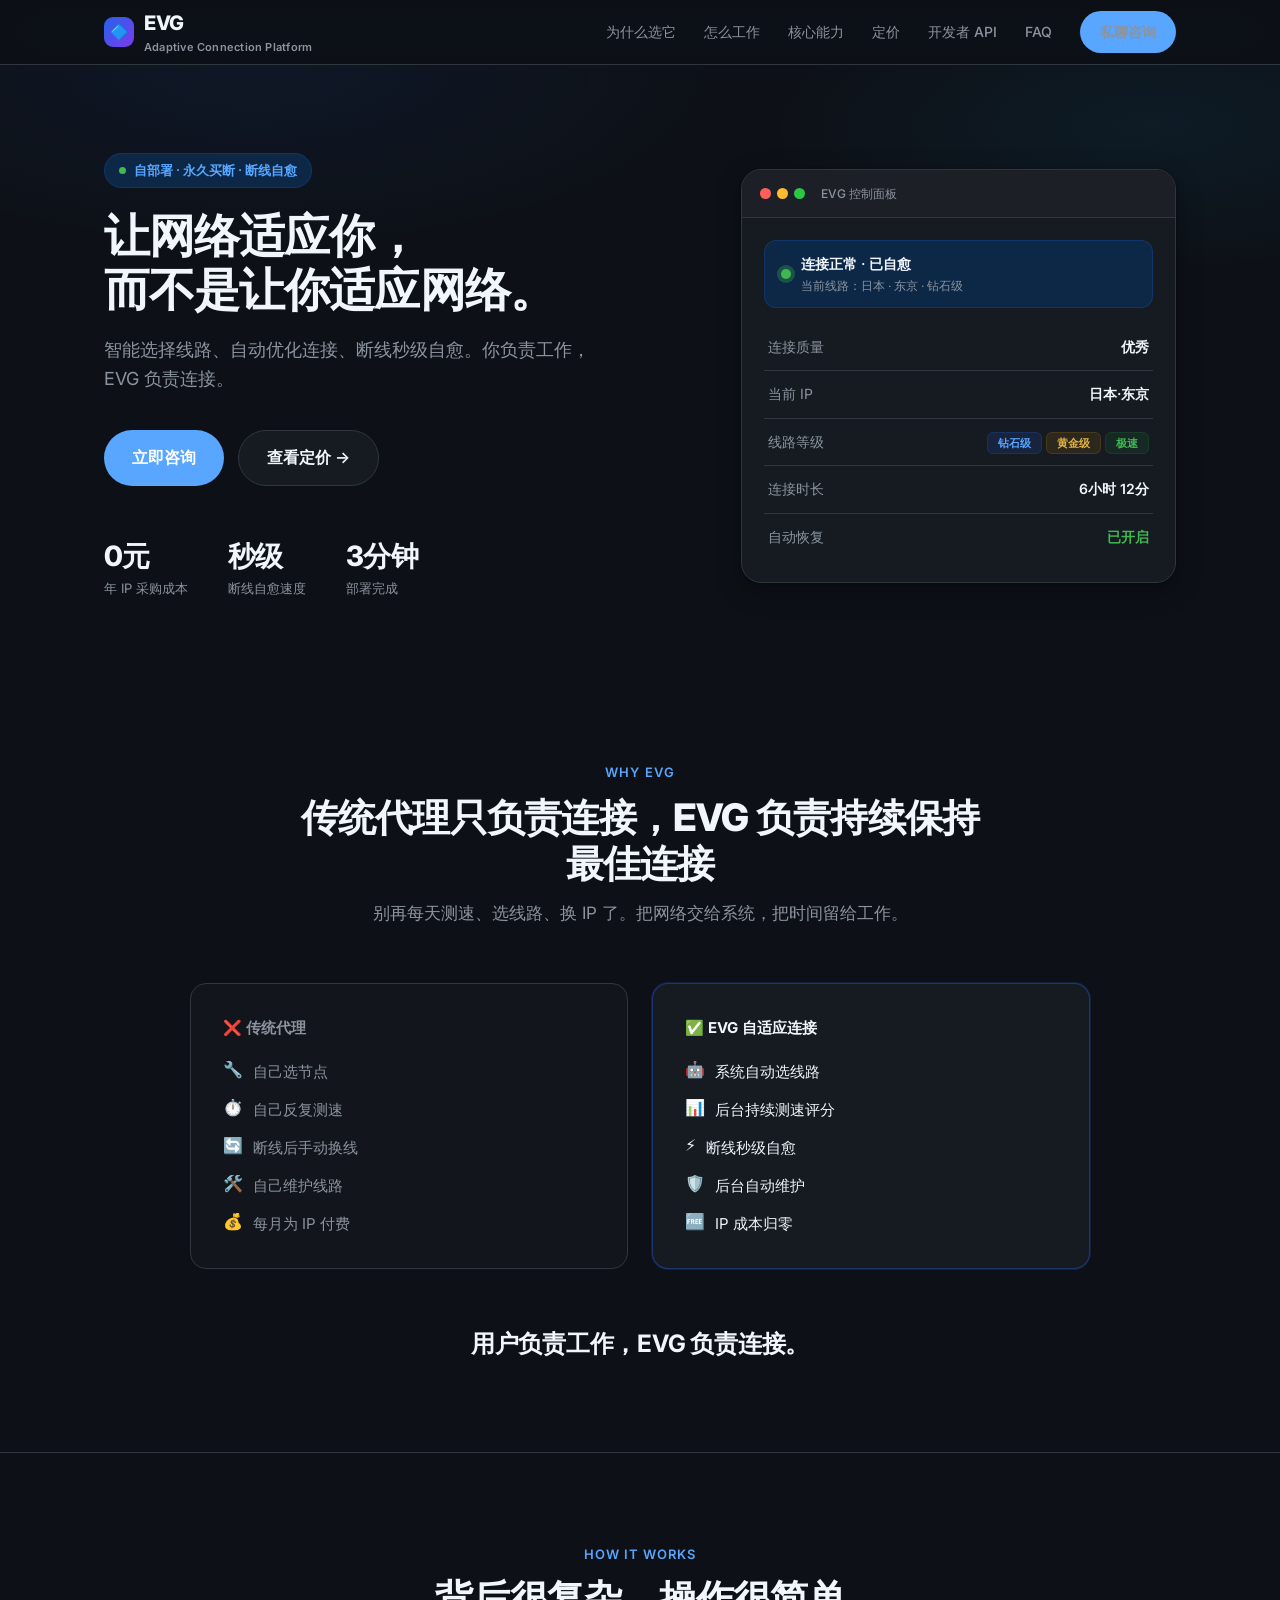
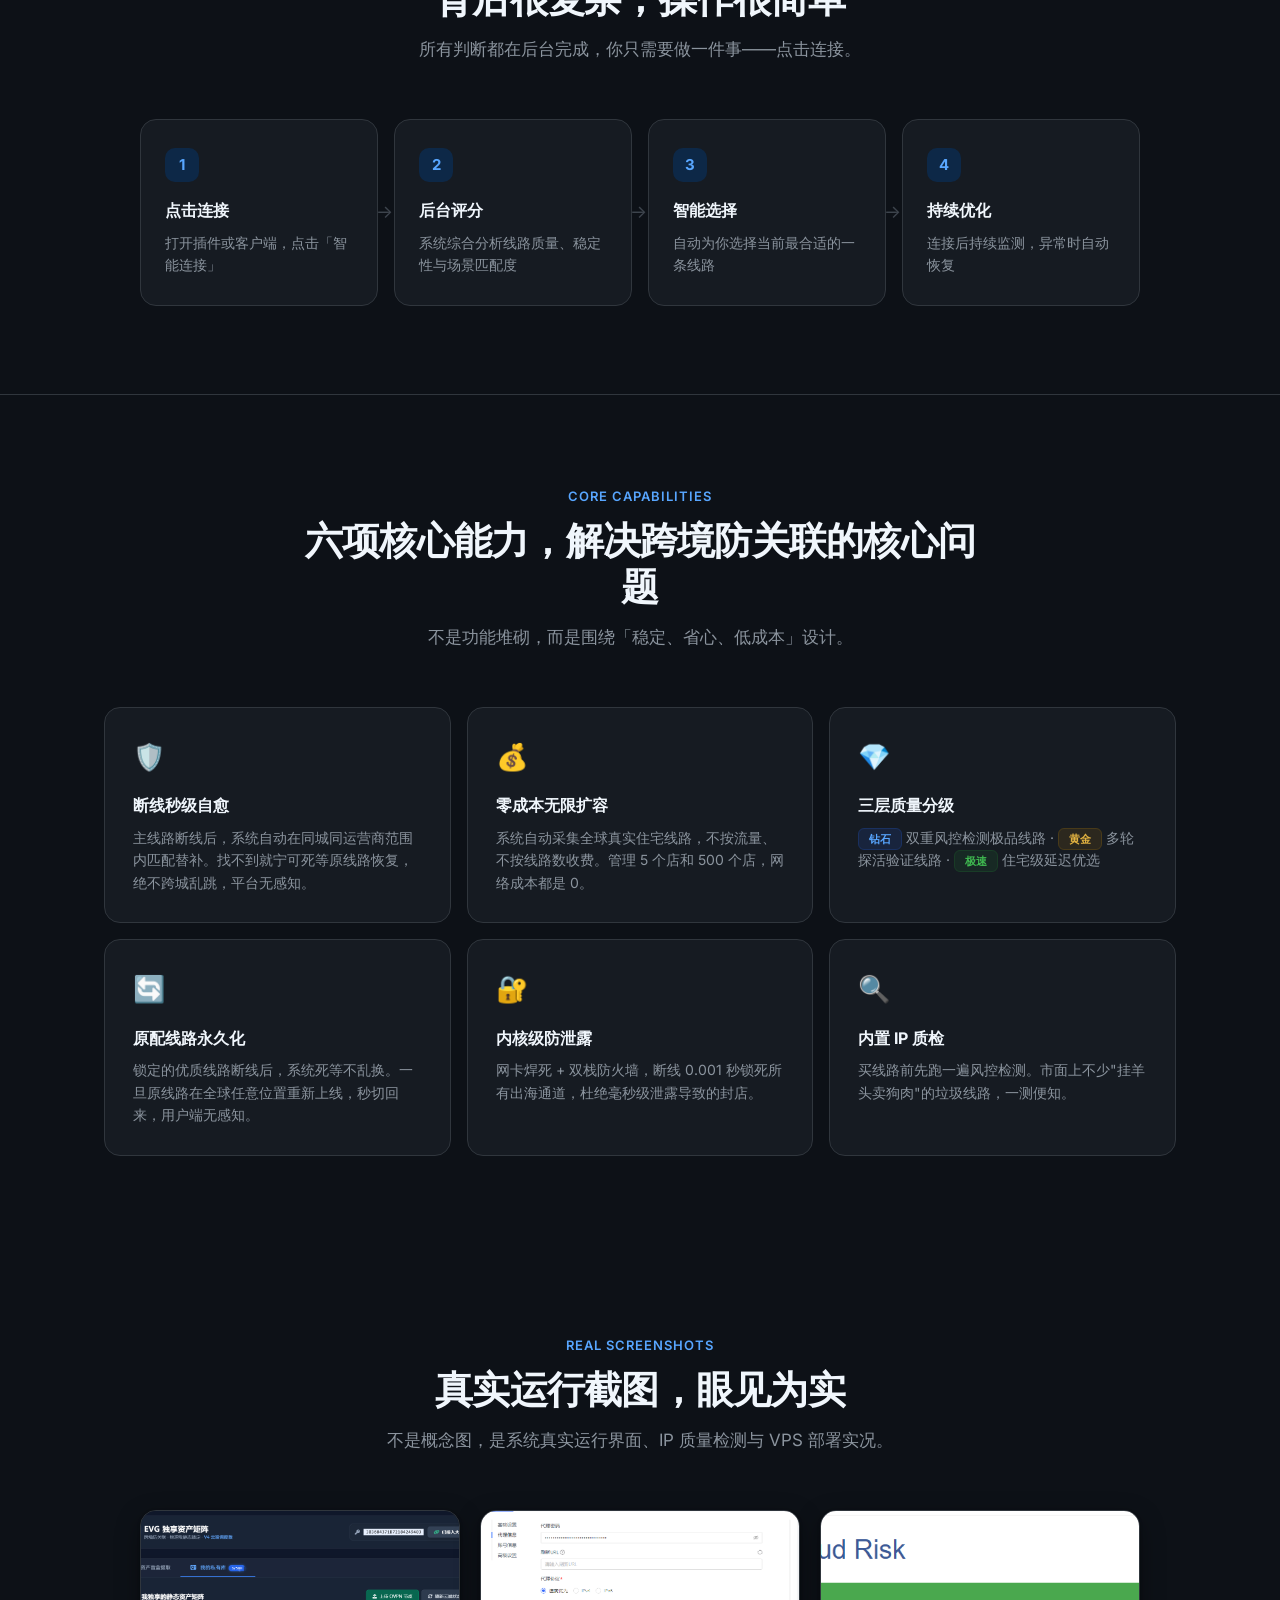
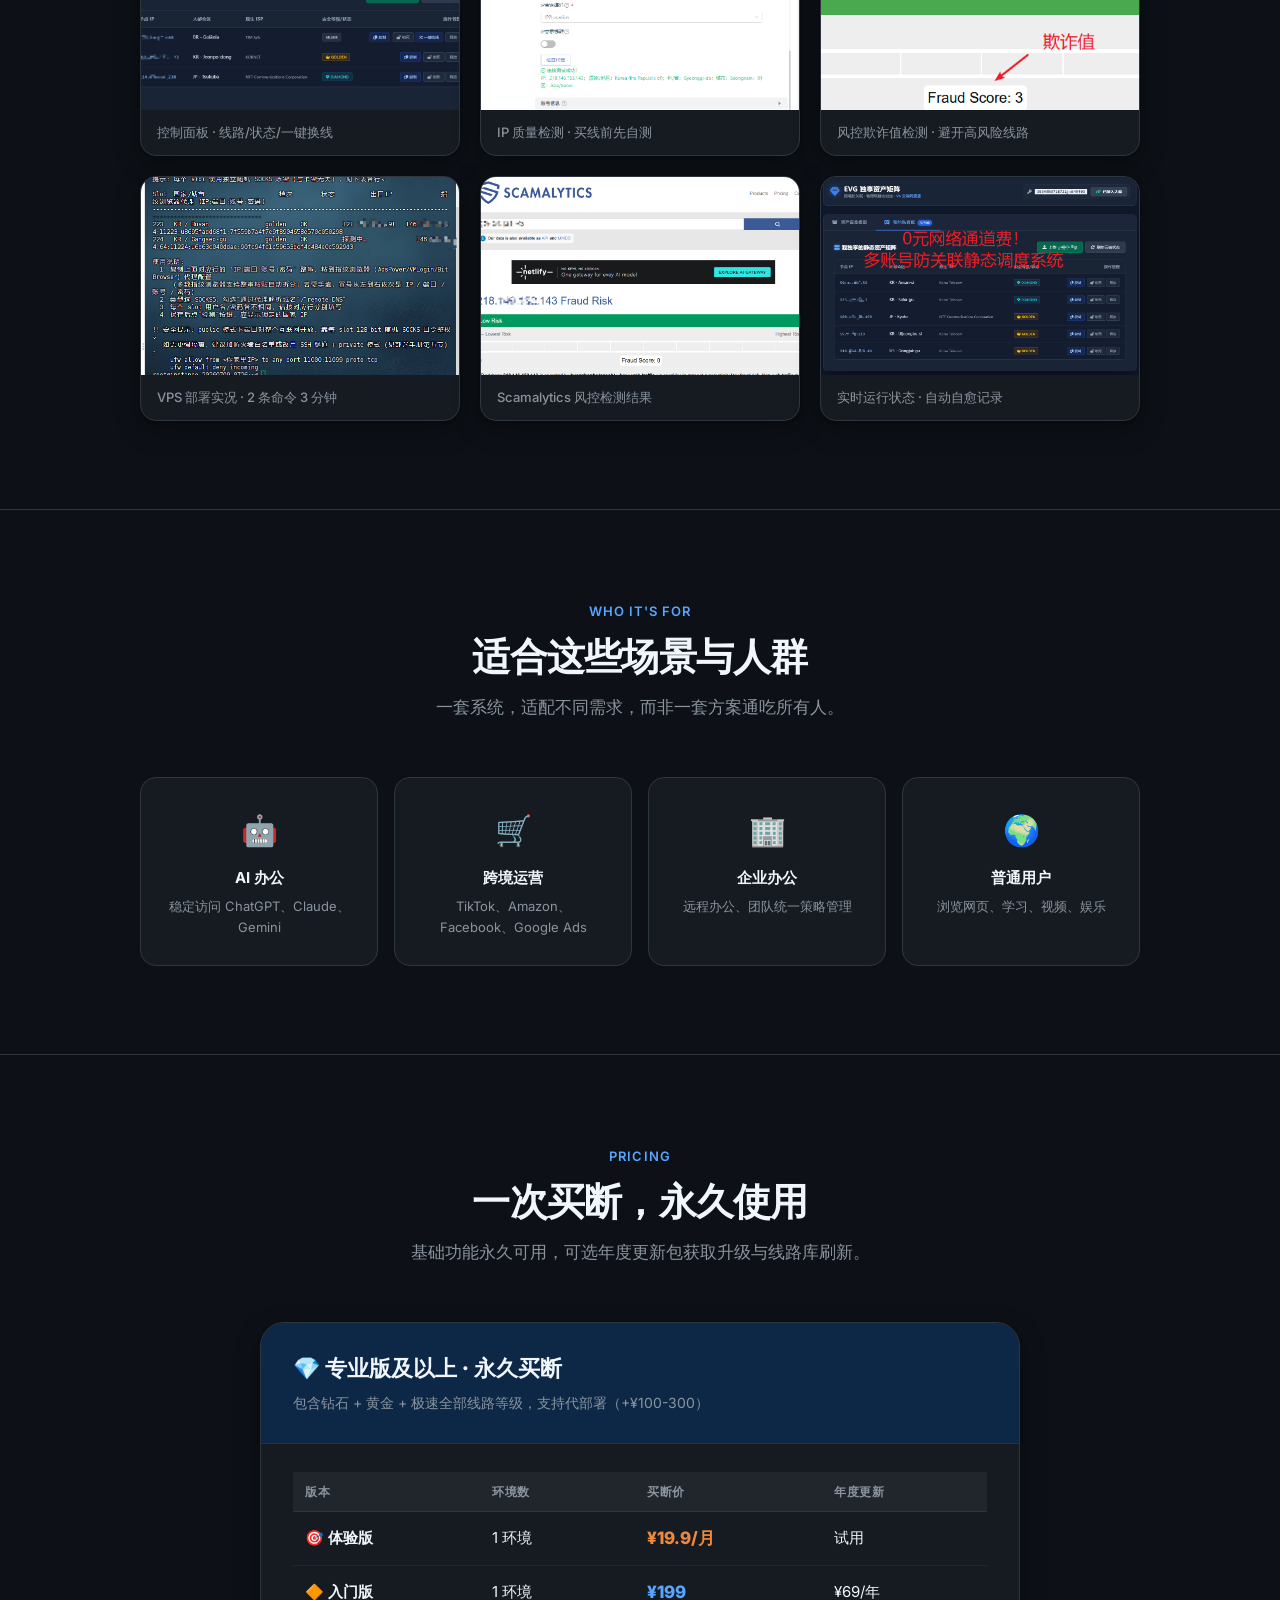
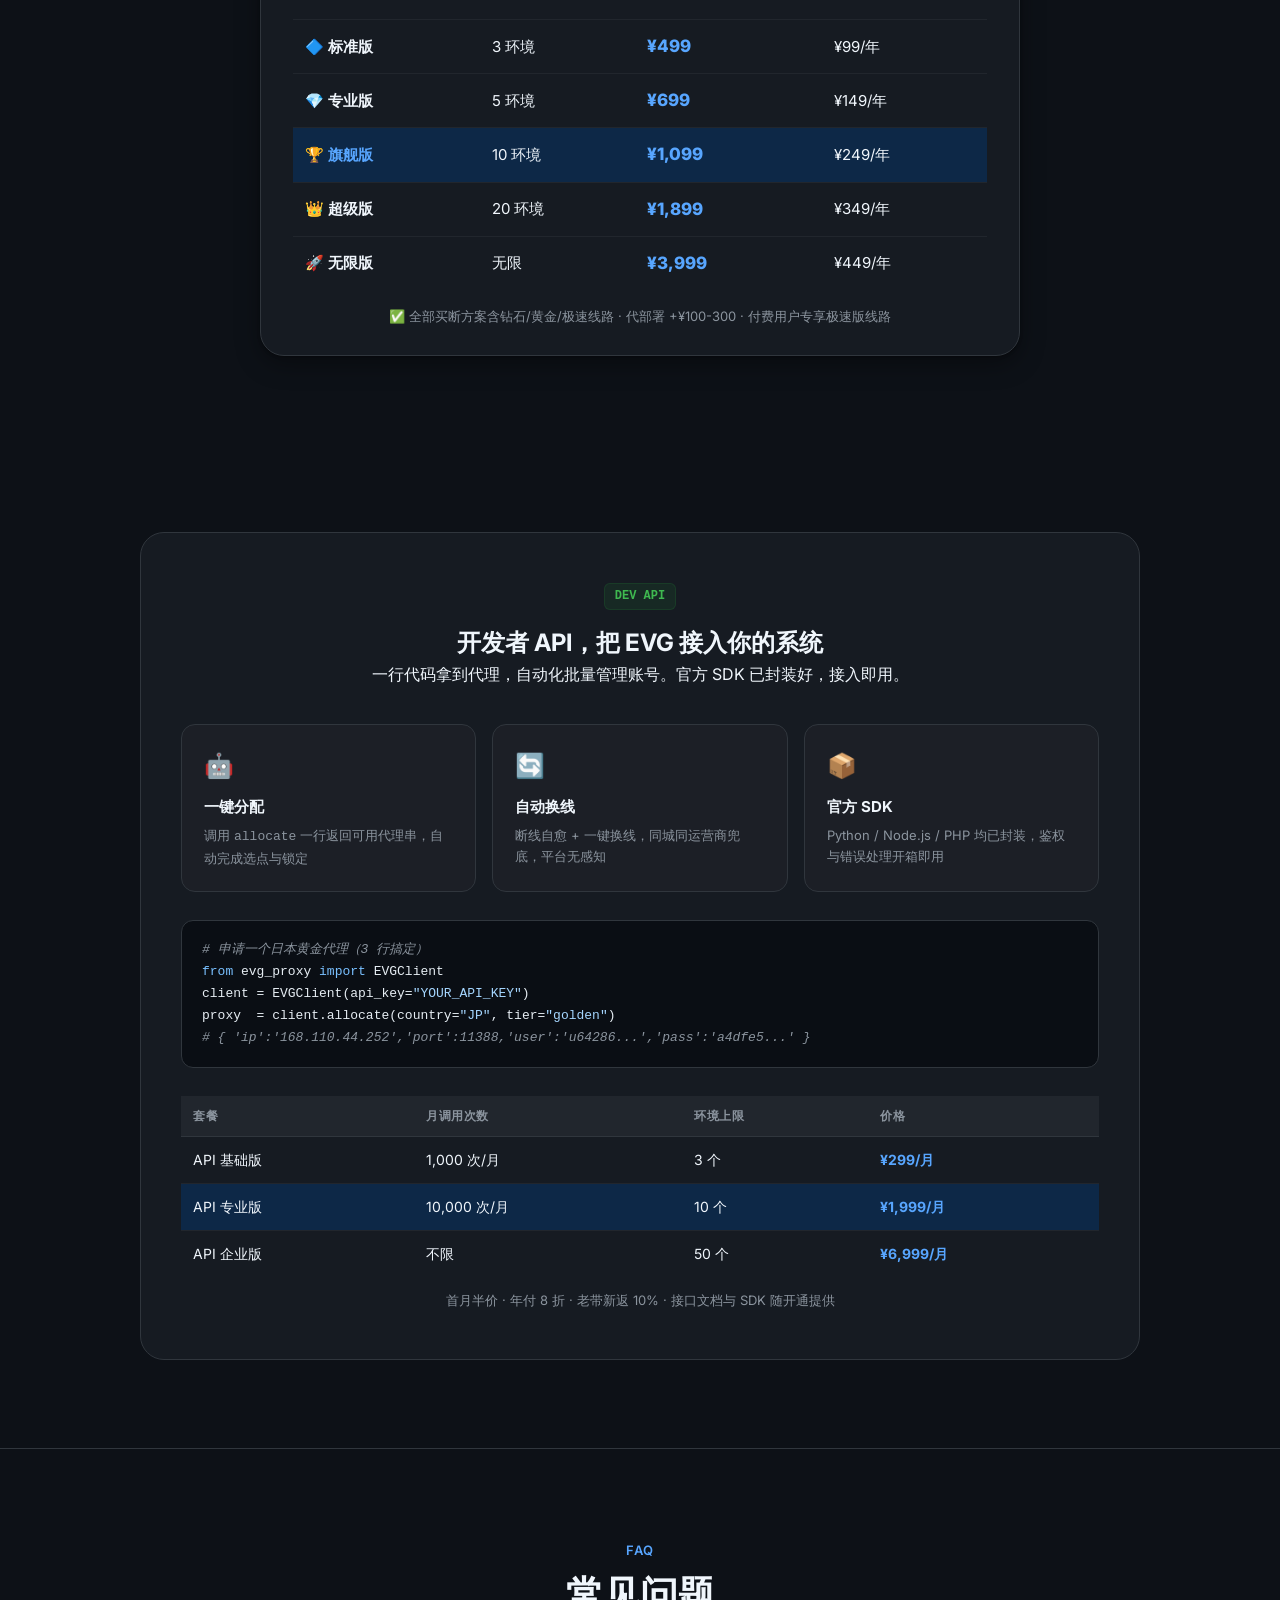
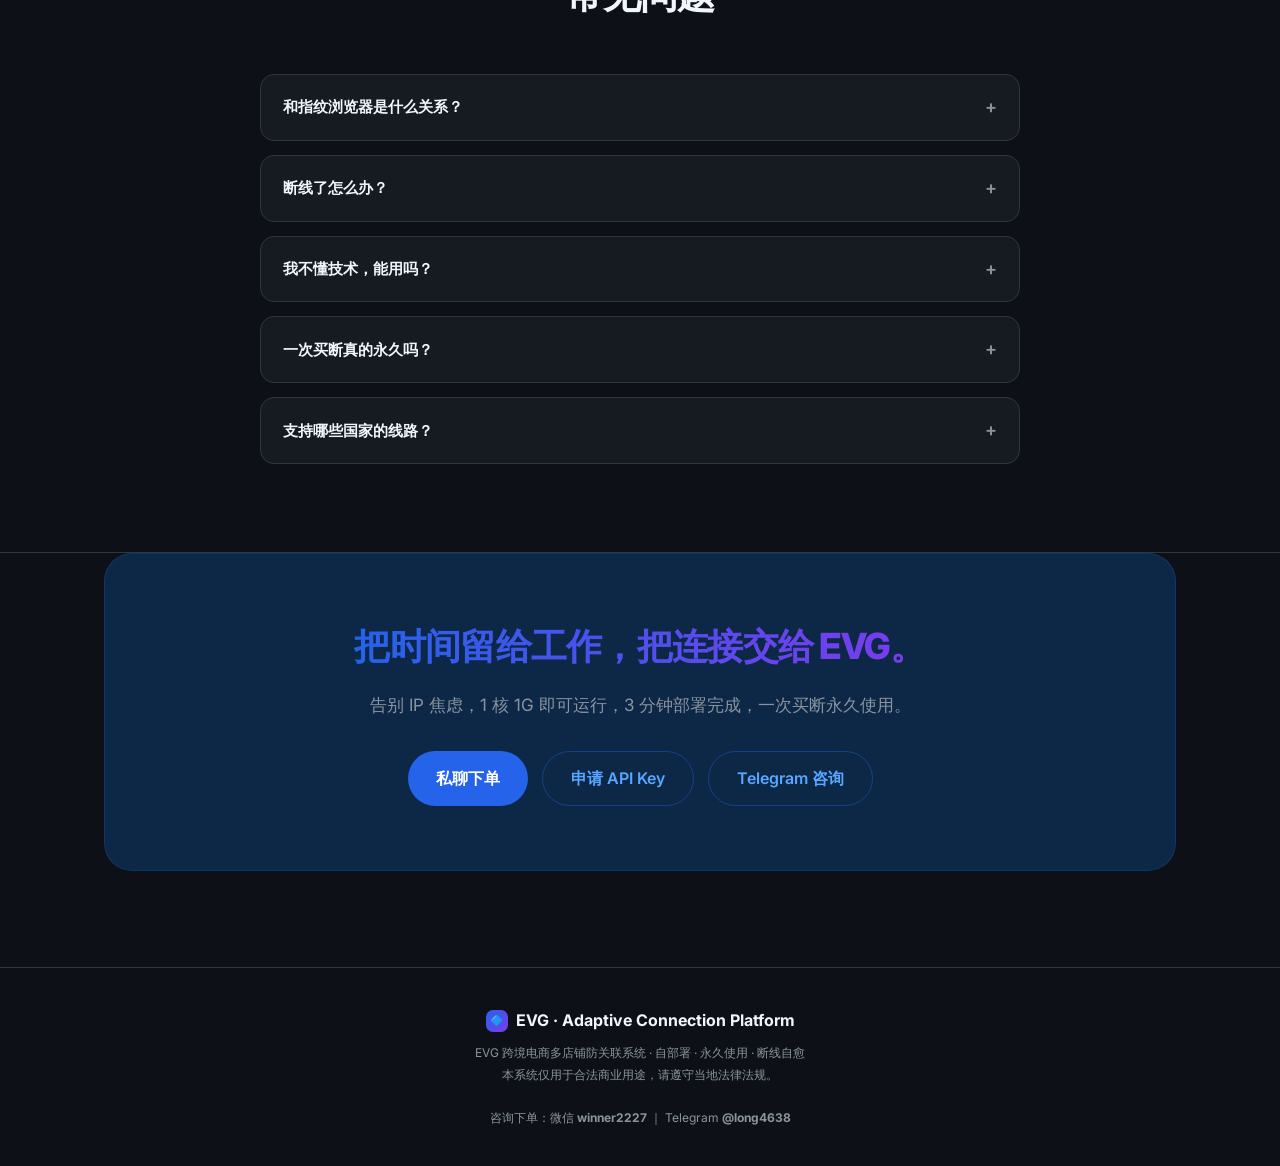
==== commit e81f01fb: "Add files via upload" ====
--- a/index.html
+++ b/index.html
@@ -8,239 +8,7 @@
 <link rel="preconnect" href="https://fonts.googleapis.com">
 <link rel="preconnect" href="https://fonts.gstatic.com" crossorigin>
 <link href="https://fonts.googleapis.com/css2?family=Inter:wght@400;500;600;700;800&display=swap" rel="stylesheet">
-<style>
-  :root{
-    --primary:#58a6ff;
-    --primary-deep:#2563eb;
-    --primary-soft:#0d2847;
-    --accent:#2563eb;
-    --success:#3fb950;
-    --bg:#0d1117;
-    --surface:#161b22;
-    --surface-2:#21262d;
-    --text:#f0f6fc;
-    --muted:#8b949e;
-    --border:#30363d;
-    --radius:16px;
-    --shadow:0 1px 3px rgba(0,0,0,.3),0 8px 24px rgba(0,0,0,.35);
-    --maxw:1120px;
-  }
-  *{margin:0;padding:0;box-sizing:border-box}
-  html{scroll-behavior:smooth}
-  body{
-    font-family:'Inter','HarmonyOS Sans','PingFang SC','Microsoft YaHei',system-ui,-apple-system,sans-serif;
-    background:var(--bg);
-    color:var(--text);
-    line-height:1.6;
-    -webkit-font-smoothing:antialiased;
-    overflow-x:hidden;
-  }
-  .container{max-width:var(--maxw);margin:0 auto;padding:0 24px}
-  a{color:var(--primary);text-decoration:none}
-
-  /* Navigation */
-  .nav{
-    position:sticky;top:0;z-index:50;
-    background:rgba(13,17,23,.85);
-    backdrop-filter:saturate(180%) blur(20px);
-    border-bottom:1px solid var(--border);
-  }
-  .nav-inner{display:flex;align-items:center;justify-content:space-between;height:64px}
-  .logo{display:flex;align-items:center;gap:10px;font-weight:800;font-size:20px;letter-spacing:-.02em}
-  .logo-mark{
-    width:30px;height:30px;border-radius:9px;
-    background:linear-gradient(135deg,#2563eb,#7c3aed);
-    display:flex;align-items:center;justify-content:center;
-    color:#fff;font-size:15px;
-  }
-  .logo-sub{font-size:11px;font-weight:600;color:var(--muted);letter-spacing:.02em}
-  .nav-links{display:flex;gap:28px;align-items:center;font-size:14px;font-weight:500}
-  .nav-links a{color:var(--muted);transition:color .2s}
-  .nav-links a:hover{color:var(--text)}
-  .nav-cta{
-    background:var(--primary);color:#fff;font-weight:600;font-size:14px;
-    padding:10px 20px;border-radius:999px;transition:background .2s,transform .15s;
-  }
-  .nav-cta:hover{background:#1d4ed8;transform:translateY(-1px)}
-  .hamburger{display:none;cursor:pointer;font-size:24px;background:none;border:none}
-
-  /* Hero */
-  .hero{position:relative;padding:88px 0 72px;overflow:hidden}
-  .hero-bg{
-    position:absolute;inset:0;z-index:0;pointer-events:none;
-    background:
-      radial-gradient(60% 50% at 20% 0%,rgba(37,99,235,.08),transparent 60%),
-      radial-gradient(50% 40% at 90% 10%,rgba(14,165,233,.07),transparent 60%);
-  }
-  .hero-grid{position:relative;z-index:1;display:grid;grid-template-columns:1.15fr .85fr;gap:48px;align-items:center}
-  .hero-eyebrow{
-    display:inline-flex;align-items:center;gap:8px;
-    font-size:13px;font-weight:600;color:var(--primary);
-    background:var(--primary-soft);border:1px solid #1f6feb33;
-    padding:6px 14px;border-radius:999px;margin-bottom:20px;
-  }
-  .hero-eyebrow .dot{width:7px;height:7px;border-radius:50%;background:var(--success);display:inline-block}
-  .hero h1{font-size:46px;line-height:1.18;font-weight:800;letter-spacing:-.02em;margin-bottom:20px;color:var(--text)}
-  .hero h1 .gradient{background:linear-gradient(90deg,#2563eb,#7c3aed);-webkit-background-clip:text;background-clip:text;color:transparent}
-  .hero-sub{font-size:18px;color:var(--muted);max-width:520px;margin-bottom:36px}
-  .hero-ctas{display:flex;gap:14px;flex-wrap:wrap}
-  .btn{display:inline-flex;align-items:center;gap:8px;font-weight:600;font-size:16px;padding:14px 28px;border-radius:999px;transition:transform .15s,box-shadow .2s,background .2s}
-  .btn:hover{transform:translateY(-2px);box-shadow:0 8px 24px rgba(37,99,235,.2)}
-  .btn-primary{background:var(--primary);color:#fff}
-  .btn-primary:hover{background:#1d4ed8}
-  .btn-ghost{background:var(--surface);color:var(--text);border:1px solid var(--border)}
-  .btn-ghost:hover{border-color:#58a6ff}
-  .hero-stats{display:flex;gap:40px;margin-top:48px}
-  .hero-stat .num{font-size:28px;font-weight:800;letter-spacing:-.02em}
-  .hero-stat .lbl{font-size:13px;color:var(--muted)}
-  .hero-visual{position:relative;z-index:1}
-  .panel{
-    background:var(--surface);border:1px solid var(--border);border-radius:20px;
-    box-shadow:var(--shadow);overflow:hidden;
-  }
-  .panel-bar{display:flex;align-items:center;gap:6px;padding:14px 18px;border-bottom:1px solid var(--border);background:#1c1f26}
-  .panel-bar .pc{width:11px;height:11px;border-radius:50%}
-  .panel-bar .pc:nth-child(1){background:#ff5f57}
-  .panel-bar .pc:nth-child(2){background:#febc2e}
-  .panel-bar .pc:nth-child(3){background:#28c840}
-  .panel-bar .title{margin-left:10px;font-size:12px;color:var(--muted);font-weight:500}
-  .panel-body{padding:22px}
-  .status-row{display:flex;align-items:center;gap:10px;background:var(--primary-soft);border:1px solid #1f6feb33;border-radius:12px;padding:12px 16px;margin-bottom:16px}
-  .status-dot{width:10px;height:10px;border-radius:50%;background:var(--success);position:relative}
-  .status-dot::after{content:'';position:absolute;inset:-4px;border-radius:50%;background:var(--success);opacity:.3;animation:pulse 2s infinite}
-  @keyframes pulse{0%,100%{transform:scale(1);opacity:.3}50%{transform:scale(1.6);opacity:.1}}
-  .status-text{font-size:14px;font-weight:600}
-  .status-text small{display:block;font-weight:400;color:var(--muted);font-size:12px}
-  .conn-row{display:flex;justify-content:space-between;align-items:center;padding:12px 4px;border-bottom:1px solid var(--border);font-size:14px}
-  .conn-row:last-child{border-bottom:none}
-  .conn-row .k{color:var(--muted)}
-  .conn-row .v{font-weight:600;color:var(--text)}
-  .status-text{font-size:14px;font-weight:600;color:var(--text)}
-  .badge{font-size:11px;font-weight:700;padding:3px 10px;border-radius:6px}
-  .badge-diamond{background:#2563eb22;color:#58a6ff;border:1px solid #2563eb33}
-  .badge-gold{background:#bb800922;color:#e3b341;border:1px solid #bb800933}
-  .badge-speed{background:#23863622;color:#3fb950;border:1px solid #23863633}
-
-  /* Sections */
-  section{padding:88px 0}
-  .sec-head{text-align:center;max-width:680px;margin:0 auto 56px}
-  .sec-eyebrow{display:inline-block;font-size:13px;font-weight:600;color:var(--primary);letter-spacing:.08em;text-transform:uppercase;margin-bottom:12px}
-  .sec-head h2{font-size:38px;font-weight:800;letter-spacing:-.02em;margin-bottom:14px;line-height:1.2}
-  .sec-head p{font-size:17px;color:var(--muted)}
-
-  /* Comparison */
-  .compare{display:grid;grid-template-columns:1fr 1fr;gap:24px;max-width:900px;margin:0 auto}
-  .comp-card{background:var(--surface);border:1px solid var(--border);border-radius:var(--radius);padding:32px}
-  .comp-card.old{background:#12161c}
-  .comp-title{font-size:15px;font-weight:700;margin-bottom:20px;display:flex;align-items:center;gap:8px;color:var(--text)}
-  .comp-card.old .comp-title{color:var(--muted)}
-  .comp-card.new{border-color:#2563eb66;box-shadow:0 0 0 1px #2563eb33}
-  .comp-list{list-style:none;display:flex;flex-direction:column;gap:14px}
-  .comp-list li{display:flex;gap:10px;font-size:15px;color:var(--muted);align-items:flex-start}
-  .comp-card.new .comp-list li{color:var(--text)}
-  .comp-list .icon{font-size:16px;line-height:1.2}
-  .tagline{margin:56px auto 0;text-align:center;font-size:24px;font-weight:700;letter-spacing:-.01em}
-
-  /* Steps */
-  .steps{display:grid;grid-template-columns:repeat(4,1fr);gap:16px;max-width:1000px;margin:0 auto}
-  .step{background:var(--surface);border:1px solid var(--border);border-radius:var(--radius);padding:28px 24px;position:relative}
-  .step-num{width:34px;height:34px;border-radius:10px;background:var(--primary-soft);color:var(--primary);font-weight:700;font-size:15px;display:flex;align-items:center;justify-content:center;margin-bottom:16px}
-  .step h4{font-size:16px;font-weight:700;margin-bottom:8px;color:var(--text)}
-  .step p{font-size:14px;color:var(--muted)}
-  .step-arrow{position:absolute;right:-16px;top:50%;transform:translateY(-50%);color:#cbd5e1;font-size:18px}
-
-  /* Features */
-  .features{display:grid;grid-template-columns:repeat(3,1fr);gap:16px}
-  .feature{background:var(--surface);border:1px solid var(--border);border-radius:var(--radius);padding:28px;transition:transform .2s,box-shadow .2s}
-  .feature:hover{transform:translateY(-4px);box-shadow:var(--shadow)}
-  .feature .fi{font-size:26px;margin-bottom:16px;display:inline-block}
-  .feature h4{font-size:16px;font-weight:700;margin-bottom:8px;color:var(--text)}
-  .feature p{font-size:14px;color:var(--muted)}
-
-  /* Screenshots */
-  .shots{display:grid;grid-template-columns:repeat(3,1fr);gap:20px;max-width:1000px;margin:0 auto}
-  .shot{background:var(--surface);border:1px solid var(--border);border-radius:var(--radius);overflow:hidden;box-shadow:var(--shadow);transition:transform .2s,box-shadow .2s}
-  .shot:hover{transform:translateY(-4px);box-shadow:0 12px 32px rgba(0,0,0,.4)}
-  .shot img{width:100%;display:block;aspect-ratio:16/10;object-fit:cover;background:#1c1f26}
-  .shot figcaption{padding:12px 16px;font-size:13px;font-weight:500;color:var(--muted)}
-
-  /* Use cases */
-  .cases{display:grid;grid-template-columns:repeat(4,1fr);gap:16px;max-width:1000px;margin:0 auto}
-  .case{background:var(--surface);border:1px solid var(--border);border-radius:var(--radius);padding:28px 24px;text-align:center}
-  .case .ci{font-size:30px;margin-bottom:12px}
-  .case h4{font-size:15px;font-weight:700;margin-bottom:6px;color:var(--text)}
-  .case p{font-size:13px;color:var(--muted)}
-
-  /* Products */
-  .products{display:flex;justify-content:center;align-items:center;gap:12px;flex-wrap:wrap;max-width:900px;margin:0 auto}
-  .prod{background:var(--surface);border:1px solid var(--border);border-radius:999px;padding:12px 26px;font-weight:600;font-size:15px;display:flex;align-items:center;gap:8px;color:var(--text)}
-  .prod .dot{width:6px;height:6px;border-radius:50%;background:var(--primary)}
-  .prod-arrow{color:#3d444d;font-size:20px}
-
-  /* Pricing */
-  .pricing{max-width:760px;margin:0 auto}
-  .price-card{background:var(--surface);border:1px solid var(--border);border-radius:24px;overflow:hidden;box-shadow:var(--shadow)}
-  .price-head{background:var(--primary-soft);border-bottom:1px solid #1f6feb33;color:var(--text);padding:28px 32px}
-  .price-head h3{font-size:22px;font-weight:800;margin-bottom:6px}
-  .price-head p{font-size:14px;color:var(--muted)}
-  .price-body{padding:28px 32px}
-  .pricing table{width:100%;border-collapse:collapse;font-size:15px}
-  .pricing th{text-align:left;font-size:12px;font-weight:600;color:var(--muted);text-transform:uppercase;letter-spacing:.05em;padding:10px 12px;border-bottom:1px solid var(--border);background:var(--surface-2)}
-  .pricing td{padding:13px 12px;border-bottom:1px solid #21262d}
-  .pricing tr:last-child td{border-bottom:none}
-  .pricing .plan{font-weight:700;color:var(--text)}
-  .pricing .price{font-weight:800;color:var(--primary);font-size:17px}
-  .pricing .trial{color:#f0883e}
-  .pricing .hit td{background:var(--primary-soft)}
-  .pricing .hit .plan{color:var(--primary)}
-  .price-note{margin-top:16px;font-size:13px;color:var(--muted);text-align:center}
-
-  /* CTA */
-  .cta-section{background:var(--primary-soft);border:1px solid #1f6feb33;border-radius:28px;padding:64px 40px;text-align:center}
-  .cta-section h2{font-size:36px;font-weight:800;letter-spacing:-.02em;margin-bottom:16px;color:var(--text)}
-  .cta-section h2 .gradient{background:linear-gradient(90deg,#2563eb,#7c3aed);-webkit-background-clip:text;background-clip:text;color:transparent}
-  .cta-section p{font-size:17px;color:var(--muted);max-width:560px;margin:0 auto 32px}
-  .cta-btns{display:flex;gap:14px;justify-content:center;flex-wrap:wrap}
-  .cta-btns .btn-white{background:var(--primary-deep);color:#fff;font-weight:700}
-  .cta-btns .btn-white:hover{background:#1d4ed8}
-  .cta-btns .btn-ghost-white{background:transparent;color:var(--primary);border:1.5px solid #2563eb66}
-  .cta-btns .btn-ghost-white:hover{background:rgba(37,99,235,.08)}
-
-  /* FAQ */
-  .faq{max-width:760px;margin:0 auto;display:flex;flex-direction:column;gap:14px}
-  .faq-item{background:var(--surface);border:1px solid var(--border);border-radius:14px;overflow:hidden}
-  .faq-q{padding:18px 22px;font-weight:600;font-size:15px;cursor:pointer;display:flex;justify-content:space-between;align-items:center;user-select:none;color:var(--text)}
-  .faq-q .plus{color:var(--muted);font-size:18px;transition:transform .2s}
-  .faq-item.open .faq-q .plus{transform:rotate(45deg)}
-  .faq-a{max-height:0;overflow:hidden;transition:max-height .3s ease}
-  .faq-item.open .faq-a{max-height:200px}
-  .faq-a p{padding:0 22px 18px;font-size:14px;color:var(--muted)}
-
-  /* Footer */
-  .footer{border-top:1px solid var(--border);padding:40px 0;text-align:center}
-  .footer .flogo{display:flex;justify-content:center;align-items:center;gap:8px;font-weight:700;font-size:16px;margin-bottom:8px;color:var(--text)}
-  .footer .flogo .logo-mark{width:22px;height:22px;font-size:11px;border-radius:7px}
-  .footer .sub{font-size:12px;color:var(--muted);max-width:600px;margin:0 auto;line-height:1.8}
-
-  @media (max-width:900px){
-    .hero{padding:64px 0 56px}
-    .hero h1{font-size:40px}
-    .hero-grid{grid-template-columns:1fr;gap:40px}
-    .nav-links{display:none}
-    .hamburger{display:block}
-    .features,.cases{grid-template-columns:1fr 1fr}
-    .steps{grid-template-columns:1fr 1fr}
-    .step-arrow{display:none}
-    .shots{grid-template-columns:1fr 1fr}
-  }
-  @media (max-width:600px){
-    .hero h1{font-size:32px}
-    .hero-stats{gap:24px;flex-wrap:wrap}
-    .features,.cases,.steps{grid-template-columns:1fr}
-    .compare{grid-template-columns:1fr}
-    .sec-head h2{font-size:30px}
-  }
-</style>
+<link rel="stylesheet" href="css/style.css">
 </head>
 <body>
 
@@ -258,6 +26,7 @@
       <a href="#how">怎么工作</a>
       <a href="#features">核心能力</a>
       <a href="#pricing">定价</a>
+      <a href="#api">开发者 API</a>
       <a href="#faq">FAQ</a>
       <a href="https://t.me/long4638" target="_blank" rel="noopener" class="nav-cta">私聊咨询</a>
     </div>
@@ -460,6 +229,39 @@
   </div>
 </section>
 
+<section id="api">
+  <div class="container">
+    <div class="api-section">
+      <div class="api-head">
+        <span class="code-tag">DEV API</span>
+        <h2>开发者 API，把 EVG 接入你的系统</h2>
+        <p>一行代码拿到代理，自动化批量管理账号。官方 SDK 已封装好，接入即用。</p>
+      </div>
+      <div class="api-features">
+        <div class="api-feature"><span class="fi">🤖</span><h4>一键分配</h4><p>调用 <code>allocate</code> 一行返回可用代理串，自动完成选点与锁定</p></div>
+        <div class="api-feature"><span class="fi">🔄</span><h4>自动换线</h4><p>断线自愈 + 一键换线，同城同运营商兜底，平台无感知</p></div>
+        <div class="api-feature"><span class="fi">📦</span><h4>官方 SDK</h4><p>Python / Node.js / PHP 均已封装，鉴权与错误处理开箱即用</p></div>
+      </div>
+      <div class="codebox">
+<pre><span class="mcmt"># 申请一个日本黄金代理（3 行搞定）</span>
+<span class="mkey">from</span> evg_proxy <span class="mkey">import</span> EVGClient
+client = EVGClient(api_key=<span class="mstr">"YOUR_API_KEY"</span>)
+proxy  = client.allocate(country=<span class="mstr">"JP"</span>, tier=<span class="mstr">"golden"</span>)
+<span class="mcmt"># { 'ip':'168.110.44.252','port':11388,'user':'u64286...','pass':'a4dfe5...' }</span></pre>
+      </div>
+      <table class="api-table">
+        <thead><tr><th>套餐</th><th>月调用次数</th><th>环境上限</th><th>价格</th></tr></thead>
+        <tbody>
+          <tr><td>API 基础版</td><td>1,000 次/月</td><td>3 个</td><td><strong style="color:var(--primary)">¥299/月</strong></td></tr>
+          <tr style="background:var(--primary-soft)"><td>API 专业版</td><td>10,000 次/月</td><td>10 个</td><td><strong style="color:var(--primary)">¥1,999/月</strong></td></tr>
+          <tr><td>API 企业版</td><td>不限</td><td>50 个</td><td><strong style="color:var(--primary)">¥6,999/月</strong></td></tr>
+        </tbody>
+      </table>
+      <div class="api-note">首月半价 · 年付 8 折 · 老带新返 10% · 接口文档与 SDK 随开通提供</div>
+    </div>
+  </div>
+</section>
+
 <section id="faq" style="background:#0d1117;border-top:1px solid var(--border);border-bottom:1px solid var(--border)">
   <div class="container">
     <div class="sec-head">
@@ -497,6 +299,7 @@
     <p>告别 IP 焦虑，1 核 1G 即可运行，3 分钟部署完成，一次买断永久使用。</p>
     <div class="cta-btns">
       <a href="https://t.me/long4638" target="_blank" rel="noopener" class="btn btn-white">私聊下单</a>
+      <a href="#api" class="btn btn-ghost-white">申请 API Key</a>
       <a href="https://t.me/long4638" target="_blank" rel="noopener" class="btn btn-ghost-white">Telegram 咨询</a>
     </div>
   </div>
@@ -509,24 +312,6 @@
   </div>
 </footer>
 
-<script>
-  // FAQ accordion
-  document.querySelectorAll('.faq-q').forEach(function(q){
-    q.addEventListener('click',function(){
-      var item=q.parentElement;
-      var isOpen=item.classList.contains('open');
-      // close all
-      document.querySelectorAll('.faq-item').forEach(function(i){i.classList.remove('open')});
-      // toggle clicked
-      if(!isOpen)item.classList.add('open');
-    });
-  });
-  // nav mobile toggle
-  document.querySelector('.hamburger').addEventListener('click',function(){
-    var l=document.querySelector('.nav-links');
-    l.style.display = l.style.display==='flex' ? 'none' : 'flex';
-    l.style.flexDirection='column'; l.style.alignItems='flex-start'; l.style.padding='16px 0';
-  });
-</script>
+<script src="js/main.js"></script>
 </body>
 </html>
--- a/css/style.css
+++ b/css/style.css
@@ -0,0 +1,249 @@
+:root{
+    --primary:#58a6ff;
+    --primary-deep:#2563eb;
+    --primary-soft:#0d2847;
+    --accent:#2563eb;
+    --success:#3fb950;
+    --bg:#0d1117;
+    --surface:#161b22;
+    --surface-2:#21262d;
+    --text:#f0f6fc;
+    --muted:#8b949e;
+    --border:#30363d;
+    --radius:16px;
+    --shadow:0 1px 3px rgba(0,0,0,.3),0 8px 24px rgba(0,0,0,.35);
+    --maxw:1120px;
+  }
+  *{margin:0;padding:0;box-sizing:border-box}
+  html{scroll-behavior:smooth}
+  body{
+    font-family:'Inter','HarmonyOS Sans','PingFang SC','Microsoft YaHei',system-ui,-apple-system,sans-serif;
+    background:var(--bg);
+    color:var(--text);
+    line-height:1.6;
+    -webkit-font-smoothing:antialiased;
+    overflow-x:hidden;
+  }
+  .container{max-width:var(--maxw);margin:0 auto;padding:0 24px}
+  a{color:var(--primary);text-decoration:none}
+
+  /* Navigation */
+  .nav{
+    position:sticky;top:0;z-index:50;
+    background:rgba(13,17,23,.85);
+    backdrop-filter:saturate(180%) blur(20px);
+    border-bottom:1px solid var(--border);
+  }
+  .nav-inner{display:flex;align-items:center;justify-content:space-between;height:64px}
+  .logo{display:flex;align-items:center;gap:10px;font-weight:800;font-size:20px;letter-spacing:-.02em}
+  .logo-mark{
+    width:30px;height:30px;border-radius:9px;
+    background:linear-gradient(135deg,#2563eb,#7c3aed);
+    display:flex;align-items:center;justify-content:center;
+    color:#fff;font-size:15px;
+  }
+  .logo-sub{font-size:11px;font-weight:600;color:var(--muted);letter-spacing:.02em}
+  .nav-links{display:flex;gap:28px;align-items:center;font-size:14px;font-weight:500}
+  .nav-links a{color:var(--muted);transition:color .2s}
+  .nav-links a:hover{color:var(--text)}
+  .nav-cta{
+    background:var(--primary);color:#fff;font-weight:600;font-size:14px;
+    padding:10px 20px;border-radius:999px;transition:background .2s,transform .15s;
+  }
+  .nav-cta:hover{background:#1d4ed8;transform:translateY(-1px)}
+  .hamburger{display:none;cursor:pointer;font-size:24px;background:none;border:none}
+
+  /* Hero */
+  .hero{position:relative;padding:88px 0 72px;overflow:hidden}
+  .hero-bg{
+    position:absolute;inset:0;z-index:0;pointer-events:none;
+    background:
+      radial-gradient(60% 50% at 20% 0%,rgba(37,99,235,.08),transparent 60%),
+      radial-gradient(50% 40% at 90% 10%,rgba(14,165,233,.07),transparent 60%);
+  }
+  .hero-grid{position:relative;z-index:1;display:grid;grid-template-columns:1.15fr .85fr;gap:48px;align-items:center}
+  .hero-eyebrow{
+    display:inline-flex;align-items:center;gap:8px;
+    font-size:13px;font-weight:600;color:var(--primary);
+    background:var(--primary-soft);border:1px solid #1f6feb33;
+    padding:6px 14px;border-radius:999px;margin-bottom:20px;
+  }
+  .hero-eyebrow .dot{width:7px;height:7px;border-radius:50%;background:var(--success);display:inline-block}
+  .hero h1{font-size:46px;line-height:1.18;font-weight:800;letter-spacing:-.02em;margin-bottom:20px;color:var(--text)}
+  .hero h1 .gradient{background:linear-gradient(90deg,#2563eb,#7c3aed);-webkit-background-clip:text;background-clip:text;color:transparent}
+  .hero-sub{font-size:18px;color:var(--muted);max-width:520px;margin-bottom:36px}
+  .hero-ctas{display:flex;gap:14px;flex-wrap:wrap}
+  .btn{display:inline-flex;align-items:center;gap:8px;font-weight:600;font-size:16px;padding:14px 28px;border-radius:999px;transition:transform .15s,box-shadow .2s,background .2s}
+  .btn:hover{transform:translateY(-2px);box-shadow:0 8px 24px rgba(37,99,235,.2)}
+  .btn-primary{background:var(--primary);color:#fff}
+  .btn-primary:hover{background:#1d4ed8}
+  .btn-ghost{background:var(--surface);color:var(--text);border:1px solid var(--border)}
+  .btn-ghost:hover{border-color:#58a6ff}
+  .hero-stats{display:flex;gap:40px;margin-top:48px}
+  .hero-stat .num{font-size:28px;font-weight:800;letter-spacing:-.02em}
+  .hero-stat .lbl{font-size:13px;color:var(--muted)}
+  .hero-visual{position:relative;z-index:1}
+  .panel{
+    background:var(--surface);border:1px solid var(--border);border-radius:20px;
+    box-shadow:var(--shadow);overflow:hidden;
+  }
+  .panel-bar{display:flex;align-items:center;gap:6px;padding:14px 18px;border-bottom:1px solid var(--border);background:#1c1f26}
+  .panel-bar .pc{width:11px;height:11px;border-radius:50%}
+  .panel-bar .pc:nth-child(1){background:#ff5f57}
+  .panel-bar .pc:nth-child(2){background:#febc2e}
+  .panel-bar .pc:nth-child(3){background:#28c840}
+  .panel-bar .title{margin-left:10px;font-size:12px;color:var(--muted);font-weight:500}
+  .panel-body{padding:22px}
+  .status-row{display:flex;align-items:center;gap:10px;background:var(--primary-soft);border:1px solid #1f6feb33;border-radius:12px;padding:12px 16px;margin-bottom:16px}
+  .status-dot{width:10px;height:10px;border-radius:50%;background:var(--success);position:relative}
+  .status-dot::after{content:'';position:absolute;inset:-4px;border-radius:50%;background:var(--success);opacity:.3;animation:pulse 2s infinite}
+  @keyframes pulse{0%,100%{transform:scale(1);opacity:.3}50%{transform:scale(1.6);opacity:.1}}
+  .status-text{font-size:14px;font-weight:600}
+  .status-text small{display:block;font-weight:400;color:var(--muted);font-size:12px}
+  .conn-row{display:flex;justify-content:space-between;align-items:center;padding:12px 4px;border-bottom:1px solid var(--border);font-size:14px}
+  .conn-row:last-child{border-bottom:none}
+  .conn-row .k{color:var(--muted)}
+  .conn-row .v{font-weight:600;color:var(--text)}
+  .status-text{font-size:14px;font-weight:600;color:var(--text)}
+  .badge{font-size:11px;font-weight:700;padding:3px 10px;border-radius:6px}
+  .badge-diamond{background:#2563eb22;color:#58a6ff;border:1px solid #2563eb33}
+  .badge-gold{background:#bb800922;color:#e3b341;border:1px solid #bb800933}
+  .badge-speed{background:#23863622;color:#3fb950;border:1px solid #23863633}
+
+  /* Sections */
+  section{padding:88px 0}
+  .sec-head{text-align:center;max-width:680px;margin:0 auto 56px}
+  .sec-eyebrow{display:inline-block;font-size:13px;font-weight:600;color:var(--primary);letter-spacing:.08em;text-transform:uppercase;margin-bottom:12px}
+  .sec-head h2{font-size:38px;font-weight:800;letter-spacing:-.02em;margin-bottom:14px;line-height:1.2}
+  .sec-head p{font-size:17px;color:var(--muted)}
+
+  /* Comparison */
+  .compare{display:grid;grid-template-columns:1fr 1fr;gap:24px;max-width:900px;margin:0 auto}
+  .comp-card{background:var(--surface);border:1px solid var(--border);border-radius:var(--radius);padding:32px}
+  .comp-card.old{background:#12161c}
+  .comp-title{font-size:15px;font-weight:700;margin-bottom:20px;display:flex;align-items:center;gap:8px;color:var(--text)}
+  .comp-card.old .comp-title{color:var(--muted)}
+  .comp-card.new{border-color:#2563eb66;box-shadow:0 0 0 1px #2563eb33}
+  .comp-list{list-style:none;display:flex;flex-direction:column;gap:14px}
+  .comp-list li{display:flex;gap:10px;font-size:15px;color:var(--muted);align-items:flex-start}
+  .comp-card.new .comp-list li{color:var(--text)}
+  .comp-list .icon{font-size:16px;line-height:1.2}
+  .tagline{margin:56px auto 0;text-align:center;font-size:24px;font-weight:700;letter-spacing:-.01em}
+
+  /* Steps */
+  .steps{display:grid;grid-template-columns:repeat(4,1fr);gap:16px;max-width:1000px;margin:0 auto}
+  .step{background:var(--surface);border:1px solid var(--border);border-radius:var(--radius);padding:28px 24px;position:relative}
+  .step-num{width:34px;height:34px;border-radius:10px;background:var(--primary-soft);color:var(--primary);font-weight:700;font-size:15px;display:flex;align-items:center;justify-content:center;margin-bottom:16px}
+  .step h4{font-size:16px;font-weight:700;margin-bottom:8px;color:var(--text)}
+  .step p{font-size:14px;color:var(--muted)}
+  .step-arrow{position:absolute;right:-16px;top:50%;transform:translateY(-50%);color:#3d444d;font-size:18px}
+
+  /* Features */
+  .features{display:grid;grid-template-columns:repeat(3,1fr);gap:16px}
+  .feature{background:var(--surface);border:1px solid var(--border);border-radius:var(--radius);padding:28px;transition:transform .2s,box-shadow .2s}
+  .feature:hover{transform:translateY(-4px);box-shadow:var(--shadow)}
+  .feature .fi{font-size:26px;margin-bottom:16px;display:inline-block}
+  .feature h4{font-size:16px;font-weight:700;margin-bottom:8px;color:var(--text)}
+  .feature p{font-size:14px;color:var(--muted)}
+
+  /* Screenshots */
+  .shots{display:grid;grid-template-columns:repeat(3,1fr);gap:20px;max-width:1000px;margin:0 auto}
+  .shot{background:var(--surface);border:1px solid var(--border);border-radius:var(--radius);overflow:hidden;box-shadow:var(--shadow);transition:transform .2s,box-shadow .2s}
+  .shot:hover{transform:translateY(-4px);box-shadow:0 12px 32px rgba(0,0,0,.4)}
+  .shot img{width:100%;display:block;aspect-ratio:16/10;object-fit:cover;background:#1c1f26}
+  .shot figcaption{padding:12px 16px;font-size:13px;font-weight:500;color:var(--muted)}
+
+  /* Use cases */
+  .cases{display:grid;grid-template-columns:repeat(4,1fr);gap:16px;max-width:1000px;margin:0 auto}
+  .case{background:var(--surface);border:1px solid var(--border);border-radius:var(--radius);padding:28px 24px;text-align:center}
+  .case .ci{font-size:30px;margin-bottom:12px}
+  .case h4{font-size:15px;font-weight:700;margin-bottom:6px;color:var(--text)}
+  .case p{font-size:13px;color:var(--muted)}
+
+  /* Products */
+  .products{display:flex;justify-content:center;align-items:center;gap:12px;flex-wrap:wrap;max-width:900px;margin:0 auto}
+  .prod{background:var(--surface);border:1px solid var(--border);border-radius:999px;padding:12px 26px;font-weight:600;font-size:15px;display:flex;align-items:center;gap:8px;color:var(--text)}
+  .prod .dot{width:6px;height:6px;border-radius:50%;background:var(--primary)}
+  .prod-arrow{color:#3d444d;font-size:20px}
+
+  /* Pricing */
+  .pricing{max-width:760px;margin:0 auto}
+  .price-card{background:var(--surface);border:1px solid var(--border);border-radius:24px;overflow:hidden;box-shadow:var(--shadow)}
+  .price-head{background:var(--primary-soft);border-bottom:1px solid #1f6feb33;color:var(--text);padding:28px 32px}
+  .price-head h3{font-size:22px;font-weight:800;margin-bottom:6px}
+  .price-head p{font-size:14px;color:var(--muted)}
+  .price-body{padding:28px 32px}
+  .pricing table{width:100%;border-collapse:collapse;font-size:15px}
+  .pricing th{text-align:left;font-size:12px;font-weight:600;color:var(--muted);text-transform:uppercase;letter-spacing:.05em;padding:10px 12px;border-bottom:1px solid var(--border);background:var(--surface-2)}
+  .pricing td{padding:13px 12px;border-bottom:1px solid #21262d}
+  .pricing tr:last-child td{border-bottom:none}
+  .pricing .plan{font-weight:700;color:var(--text)}
+  .pricing .price{font-weight:800;color:var(--primary);font-size:17px}
+  .pricing .trial{color:#f0883e}
+  .pricing .hit td{background:var(--primary-soft)}
+  .pricing .hit .plan{color:var(--primary)}
+  .price-note{margin-top:16px;font-size:13px;color:var(--muted);text-align:center}
+
+  /* CTA */
+  .cta-section{background:var(--primary-soft);border:1px solid #1f6feb33;border-radius:28px;padding:64px 40px;text-align:center}
+  .cta-section h2{font-size:36px;font-weight:800;letter-spacing:-.02em;margin-bottom:16px;color:var(--text)}
+  .cta-section h2 .gradient{background:linear-gradient(90deg,#2563eb,#7c3aed);-webkit-background-clip:text;background-clip:text;color:transparent}
+  .cta-section p{font-size:17px;color:var(--muted);max-width:560px;margin:0 auto 32px}
+  .cta-btns{display:flex;gap:14px;justify-content:center;flex-wrap:wrap}
+  .cta-btns .btn-white{background:var(--primary-deep);color:#fff;font-weight:700}
+  .cta-btns .btn-white:hover{background:#1d4ed8}
+  .cta-btns .btn-ghost-white{background:transparent;color:var(--primary);border:1.5px solid #2563eb66}
+  .cta-btns .btn-ghost-white:hover{background:rgba(37,99,235,.08)}
+
+  /* API Section */
+  .api-section{background:var(--surface);border:1px solid var(--border);border-radius:24px;padding:48px 40px;max-width:1000px;margin:0 auto}
+  .api-head{text-align:center;max-width:640px;margin:0 auto 36px}
+  .api-head .code-tag{display:inline-block;font-family:'JetBrains Mono',ui-monospace,monospace;font-size:12px;font-weight:700;color:var(--success);background:#23863622;border:1px solid #23863633;border-radius:6px;padding:3px 10px;margin-bottom:14px}
+  .api-features{display:grid;grid-template-columns:repeat(3,1fr);gap:16px;margin-bottom:28px}
+  .api-feature{background:#1c1f26;border:1px solid var(--border);border-radius:14px;padding:22px}
+  .api-feature .fi{font-size:24px;margin-bottom:10px;display:inline-block}
+  .api-feature h4{font-size:15px;font-weight:700;margin-bottom:6px}
+  .api-feature p{font-size:13px;color:var(--muted)}
+  .codebox{background:#0a0e14;border:1px solid var(--border);border-radius:12px;padding:18px 20px;overflow-x:auto;margin-bottom:28px}
+  .codebox pre{font-family:'JetBrains Mono',ui-monospace,monospace;font-size:13px;line-height:1.7;color:#e6edf3}
+  .codebox .mkey{color:#79c0ff}.codebox .mstr{color:#a5d6ff}.codebox .mcmt{color:#8b949e;font-style:italic}.codebox .mnum{color:#ffa657}
+  .api-table{width:100%;border-collapse:collapse;font-size:14px;margin-bottom:12px}
+  .api-table th{text-align:left;font-size:12px;font-weight:600;color:var(--muted);text-transform:uppercase;letter-spacing:.05em;padding:10px 12px;border-bottom:1px solid var(--border);background:var(--surface-2)}
+  .api-table td{padding:12px;border-bottom:1px solid #21262d;vertical-align:top}
+  .api-table tr:last-child td{border-bottom:none}
+  .api-note{margin-top:12px;font-size:13px;color:var(--muted);text-align:center}
+
+  /* FAQ */
+  .faq{max-width:760px;margin:0 auto;display:flex;flex-direction:column;gap:14px}
+  .faq-item{background:var(--surface);border:1px solid var(--border);border-radius:14px;overflow:hidden}
+  .faq-q{padding:18px 22px;font-weight:600;font-size:15px;cursor:pointer;display:flex;justify-content:space-between;align-items:center;user-select:none;color:var(--text)}
+  .faq-q .plus{color:var(--muted);font-size:18px;transition:transform .2s}
+  .faq-item.open .faq-q .plus{transform:rotate(45deg)}
+  .faq-a{max-height:0;overflow:hidden;transition:max-height .3s ease}
+  .faq-item.open .faq-a{max-height:200px}
+  .faq-a p{padding:0 22px 18px;font-size:14px;color:var(--muted)}
+
+  /* Footer */
+  .footer{border-top:1px solid var(--border);padding:40px 0;text-align:center}
+  .footer .flogo{display:flex;justify-content:center;align-items:center;gap:8px;font-weight:700;font-size:16px;margin-bottom:8px;color:var(--text)}
+  .footer .flogo .logo-mark{width:22px;height:22px;font-size:11px;border-radius:7px}
+  .footer .sub{font-size:12px;color:var(--muted);max-width:600px;margin:0 auto;line-height:1.8}
+
+  @media (max-width:900px){
+    .hero{padding:64px 0 56px}
+    .hero h1{font-size:40px}
+    .hero-grid{grid-template-columns:1fr;gap:40px}
+    .nav-links{display:none}
+    .hamburger{display:block}
+    .features,.cases{grid-template-columns:1fr 1fr}
+    .steps{grid-template-columns:1fr 1fr}
+    .step-arrow{display:none}
+    .shots{grid-template-columns:1fr 1fr}
+  }
+  @media (max-width:600px){
+    .hero h1{font-size:32px}
+    .hero-stats{gap:24px;flex-wrap:wrap}
+    .features,.cases,.steps{grid-template-columns:1fr}
+    .compare{grid-template-columns:1fr}
+    .sec-head h2{font-size:30px}
+  }
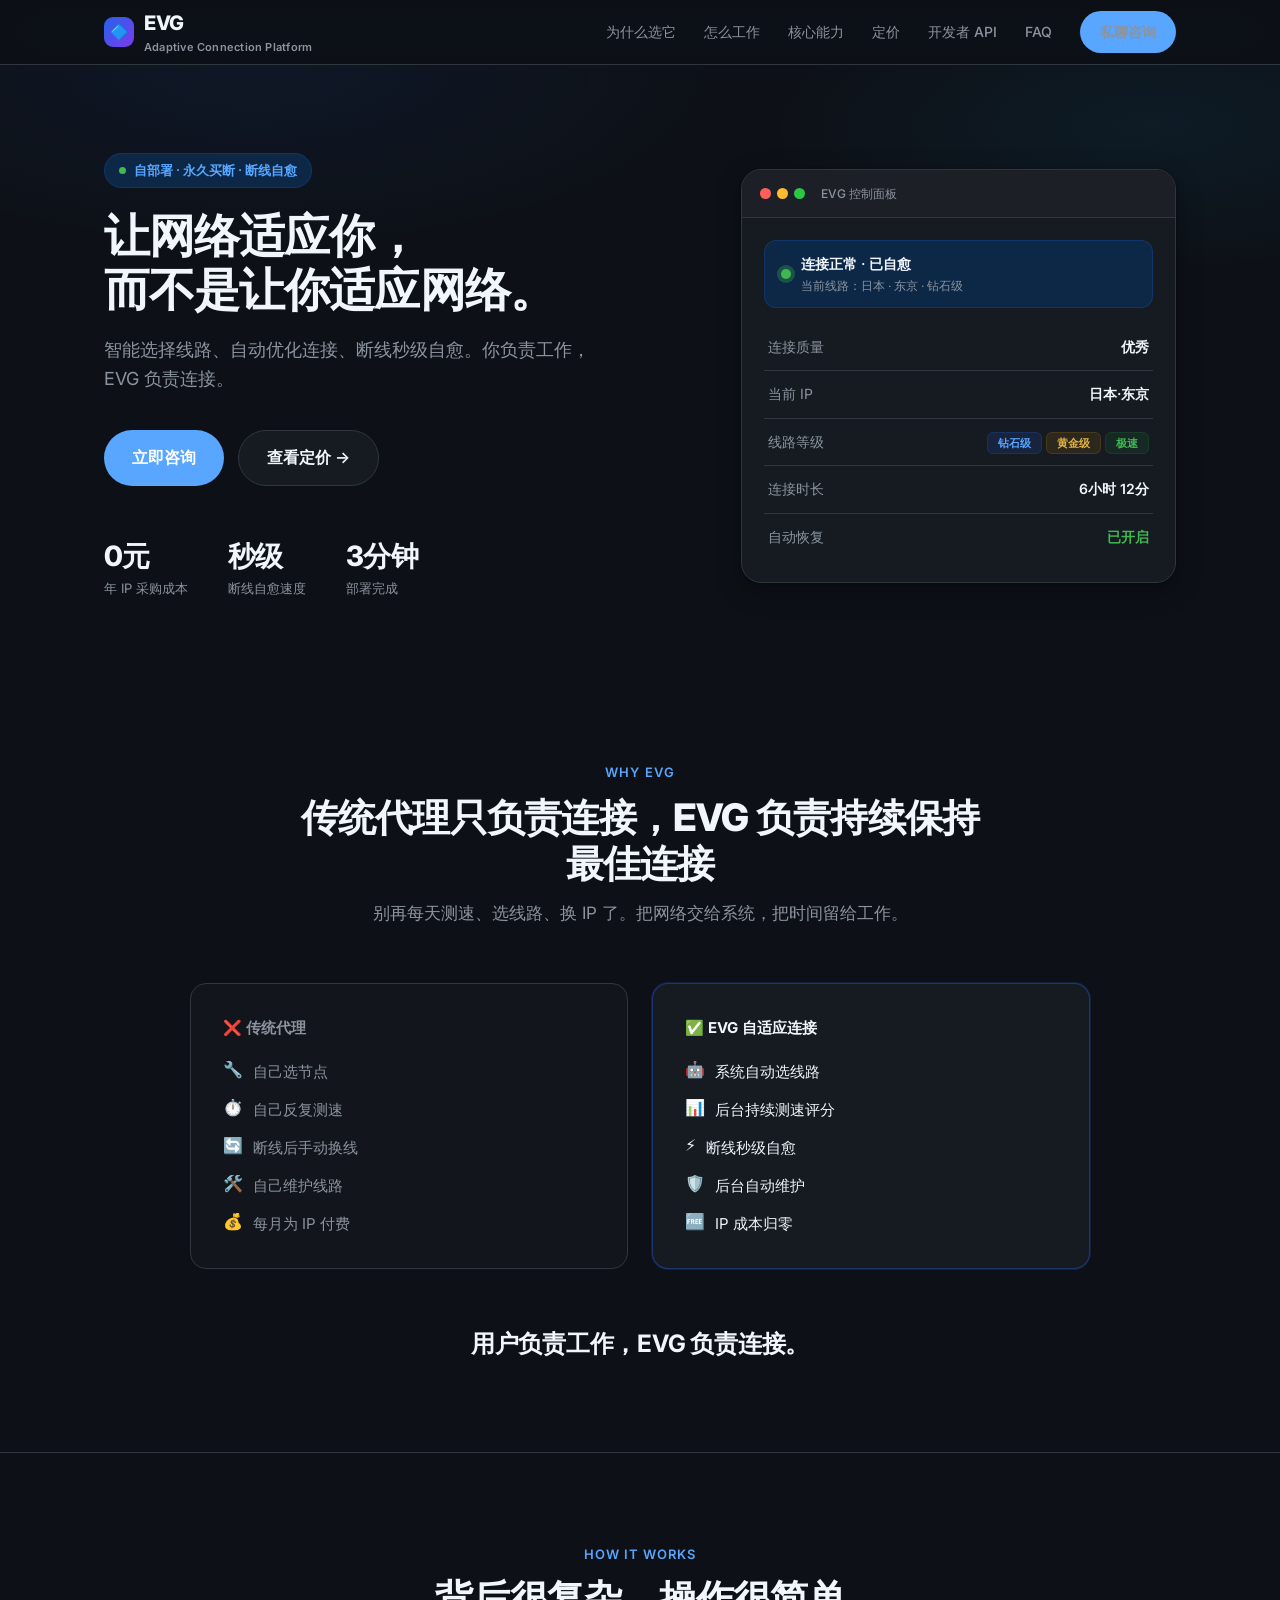
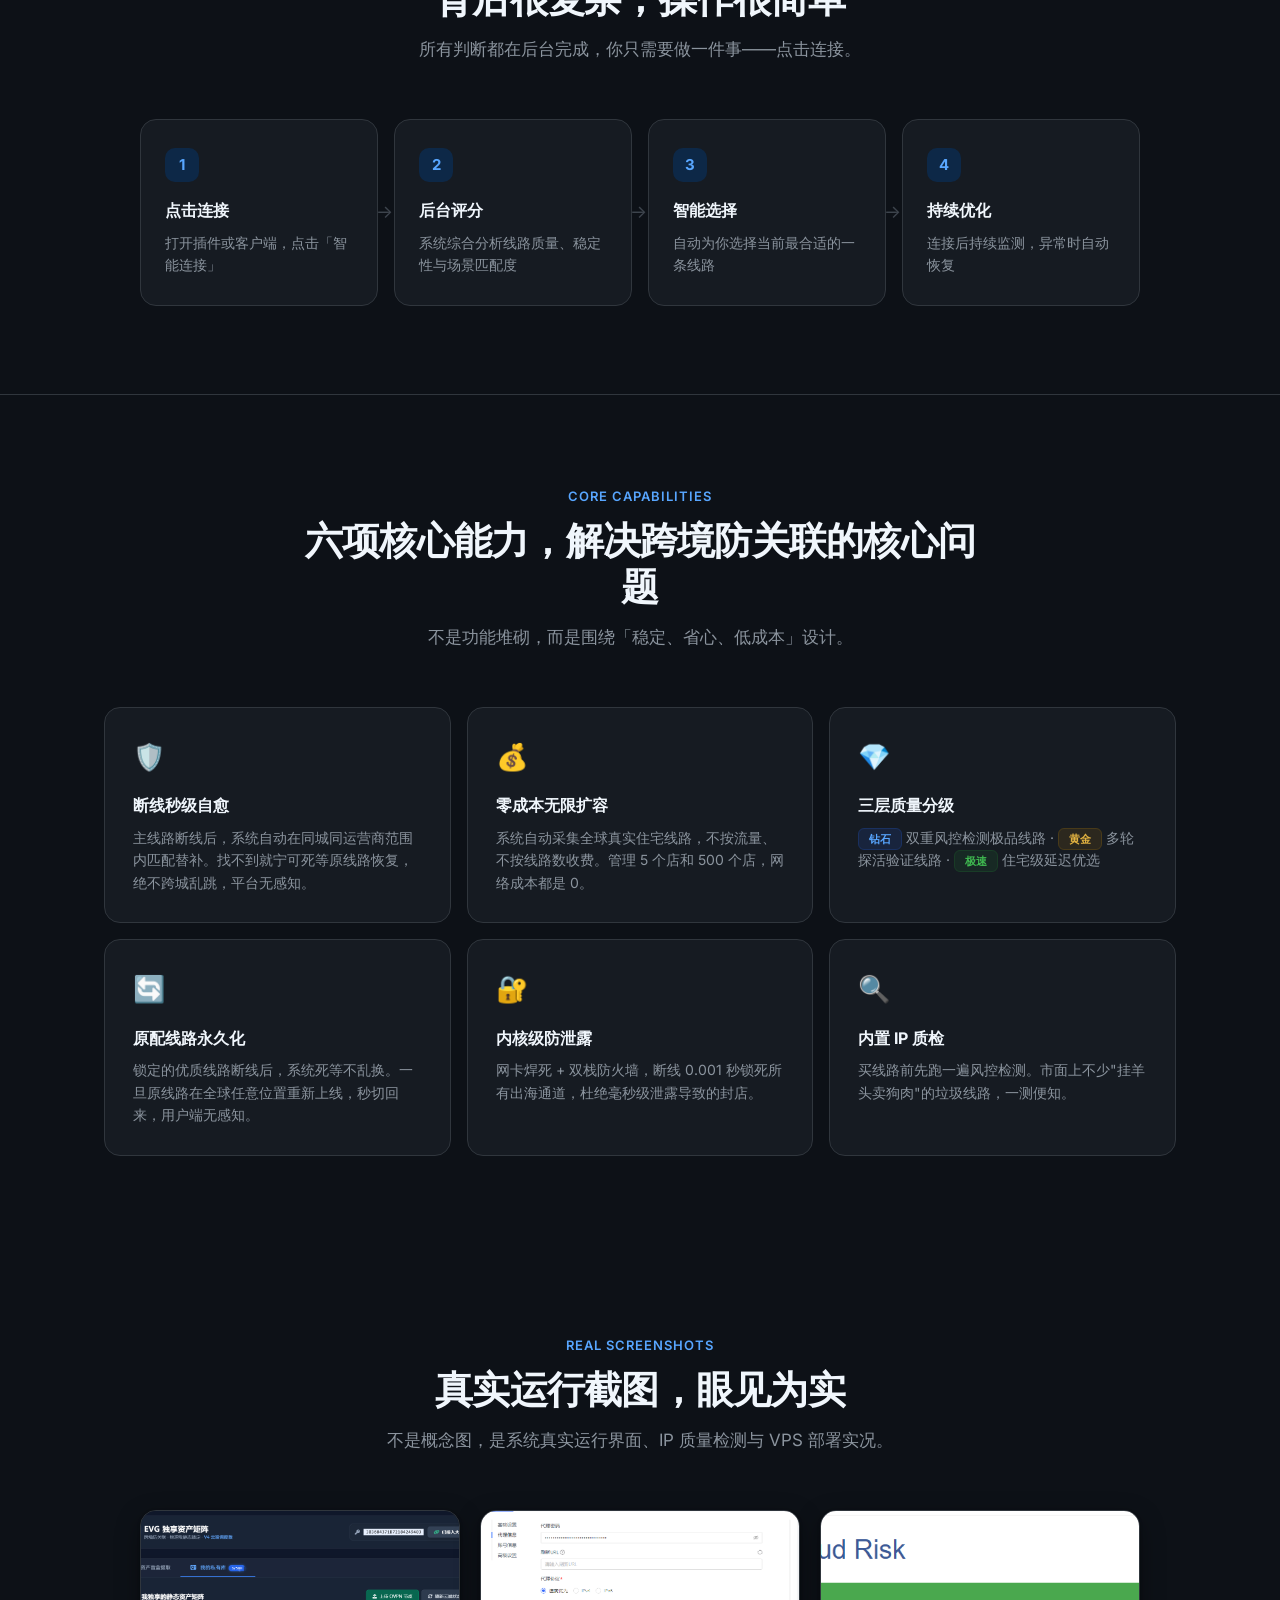
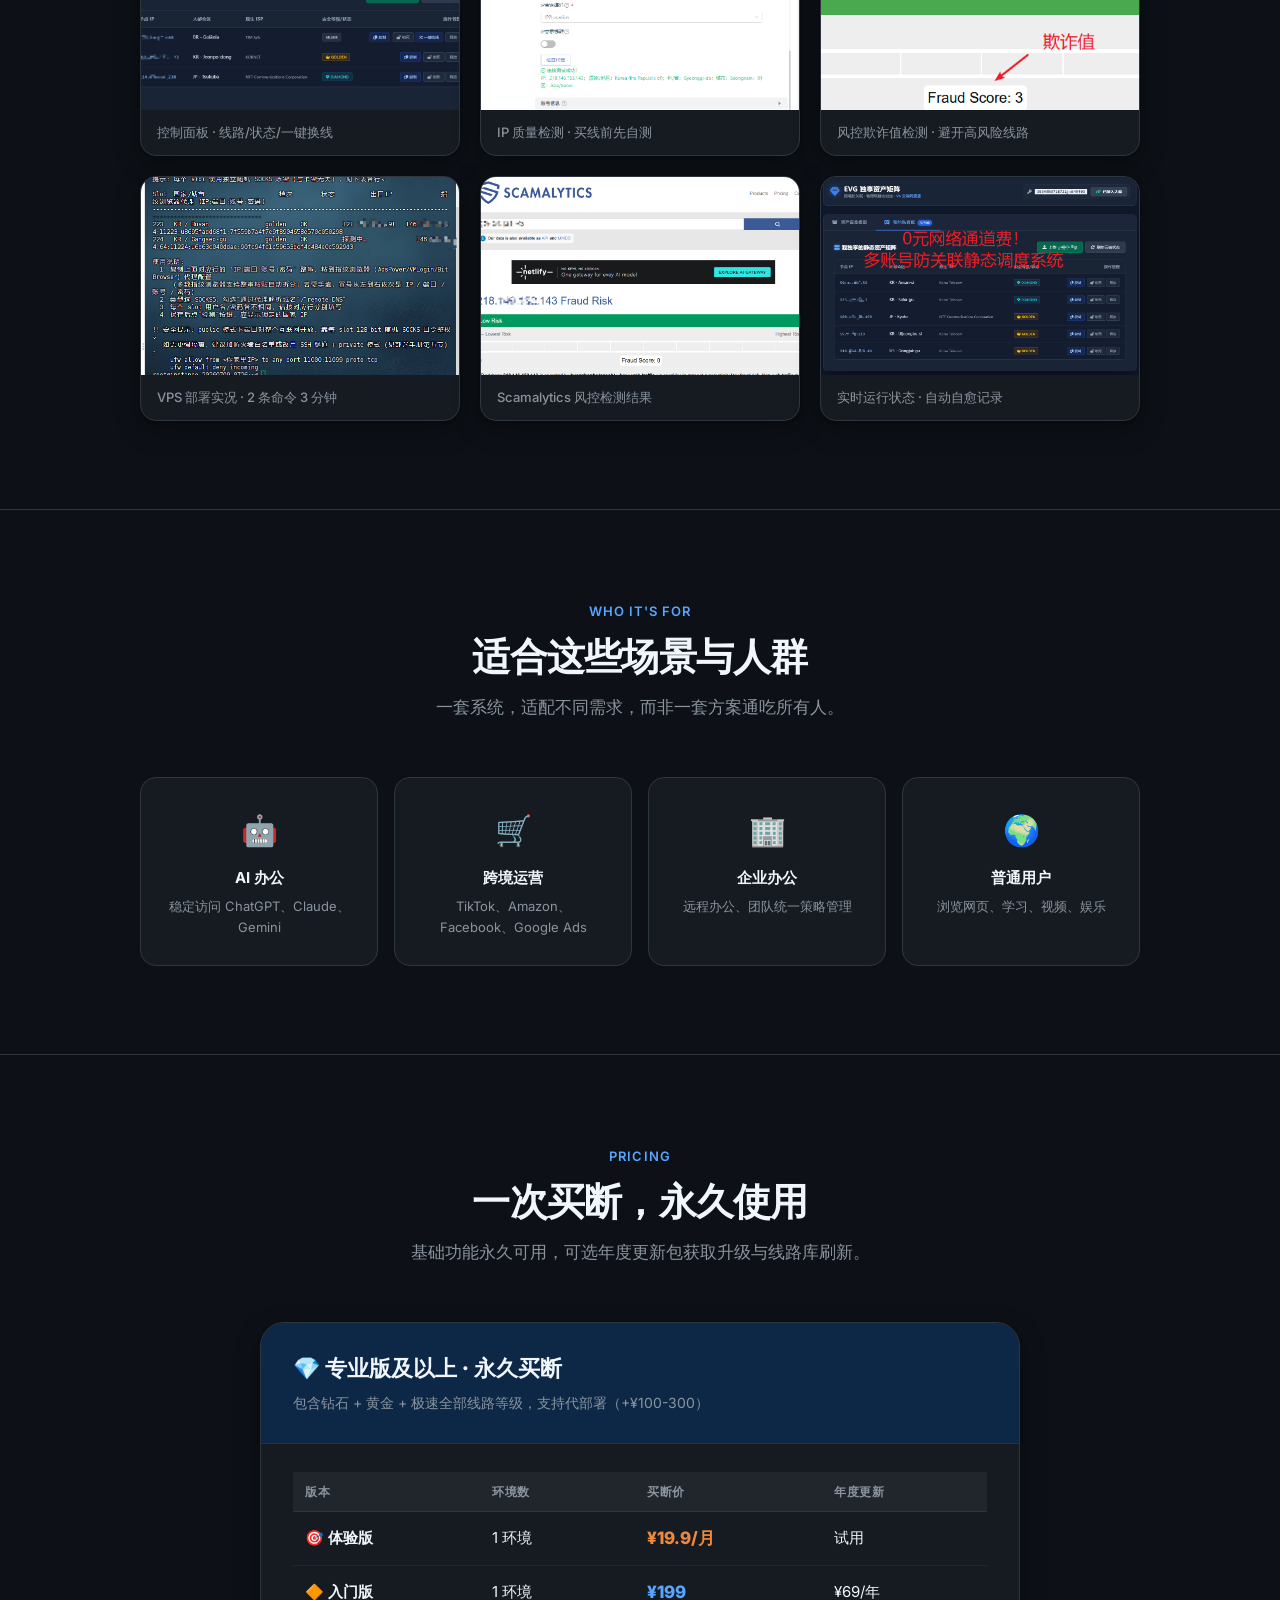
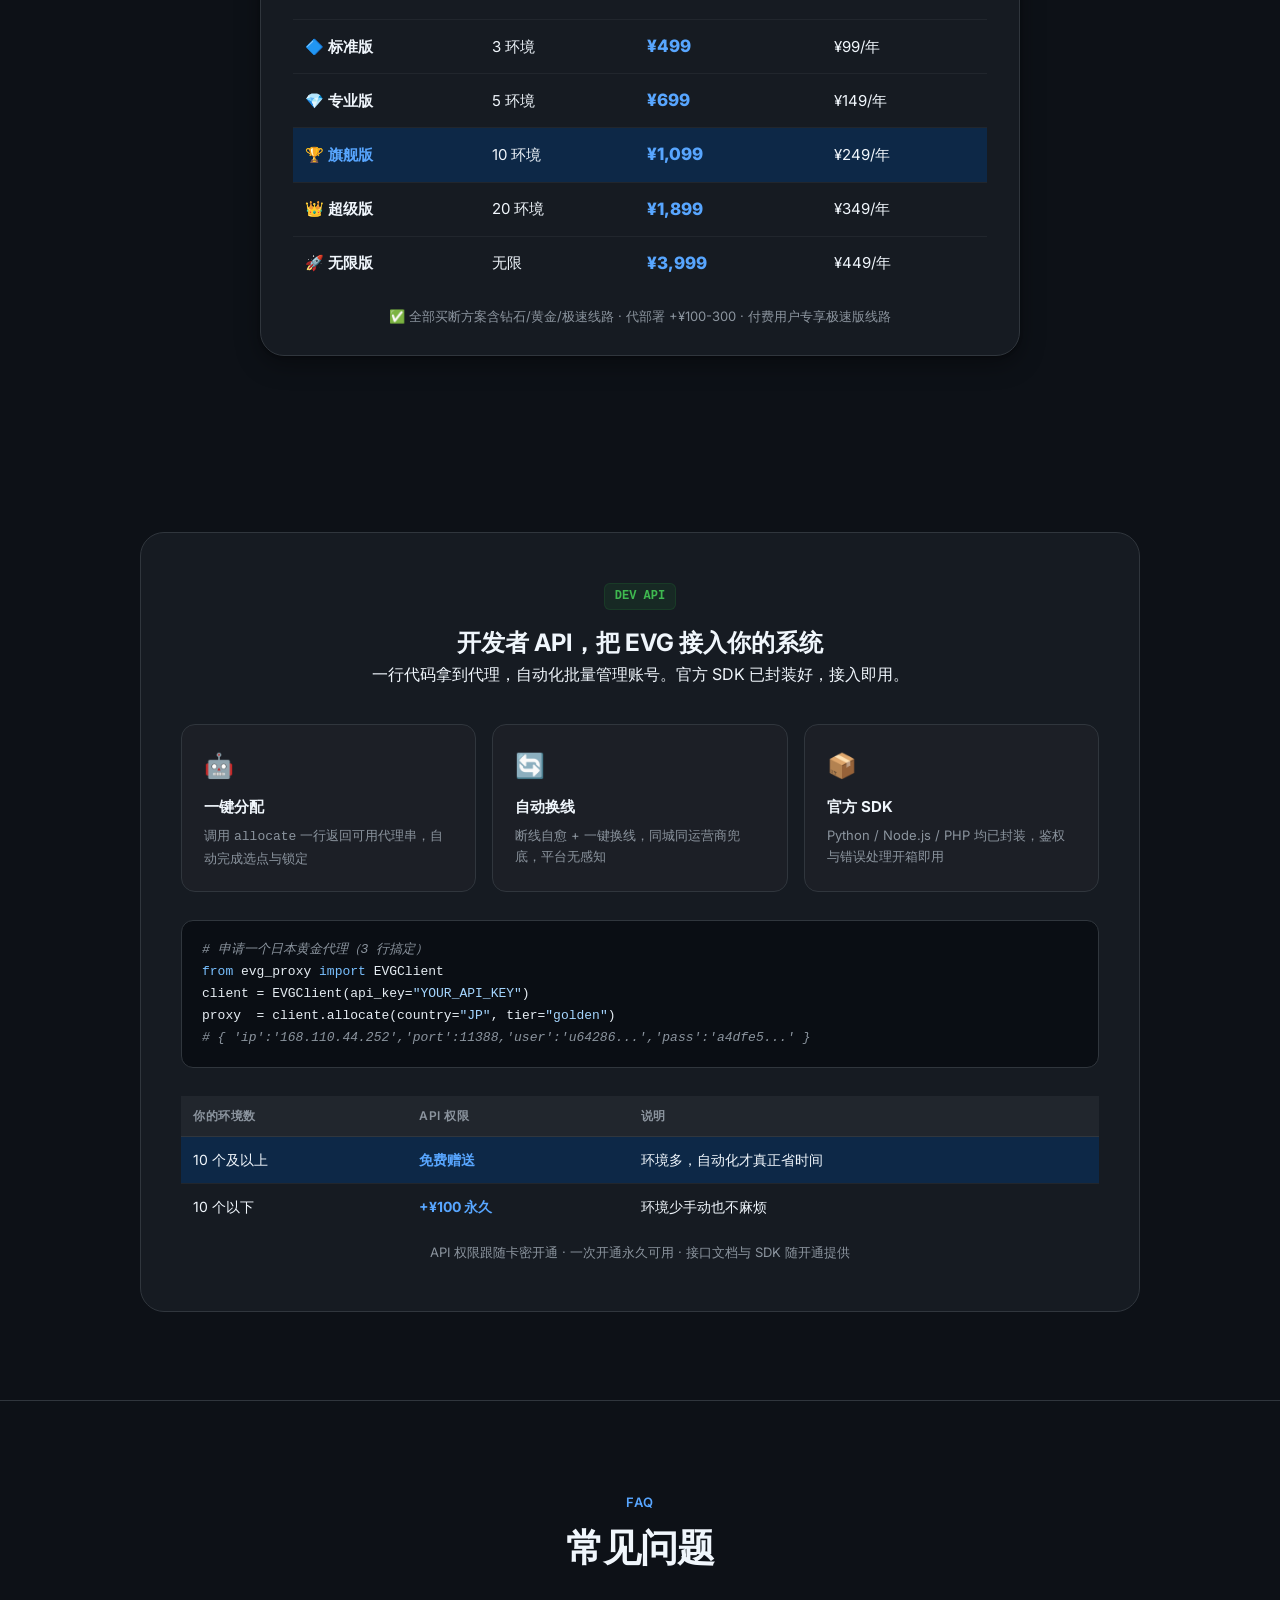
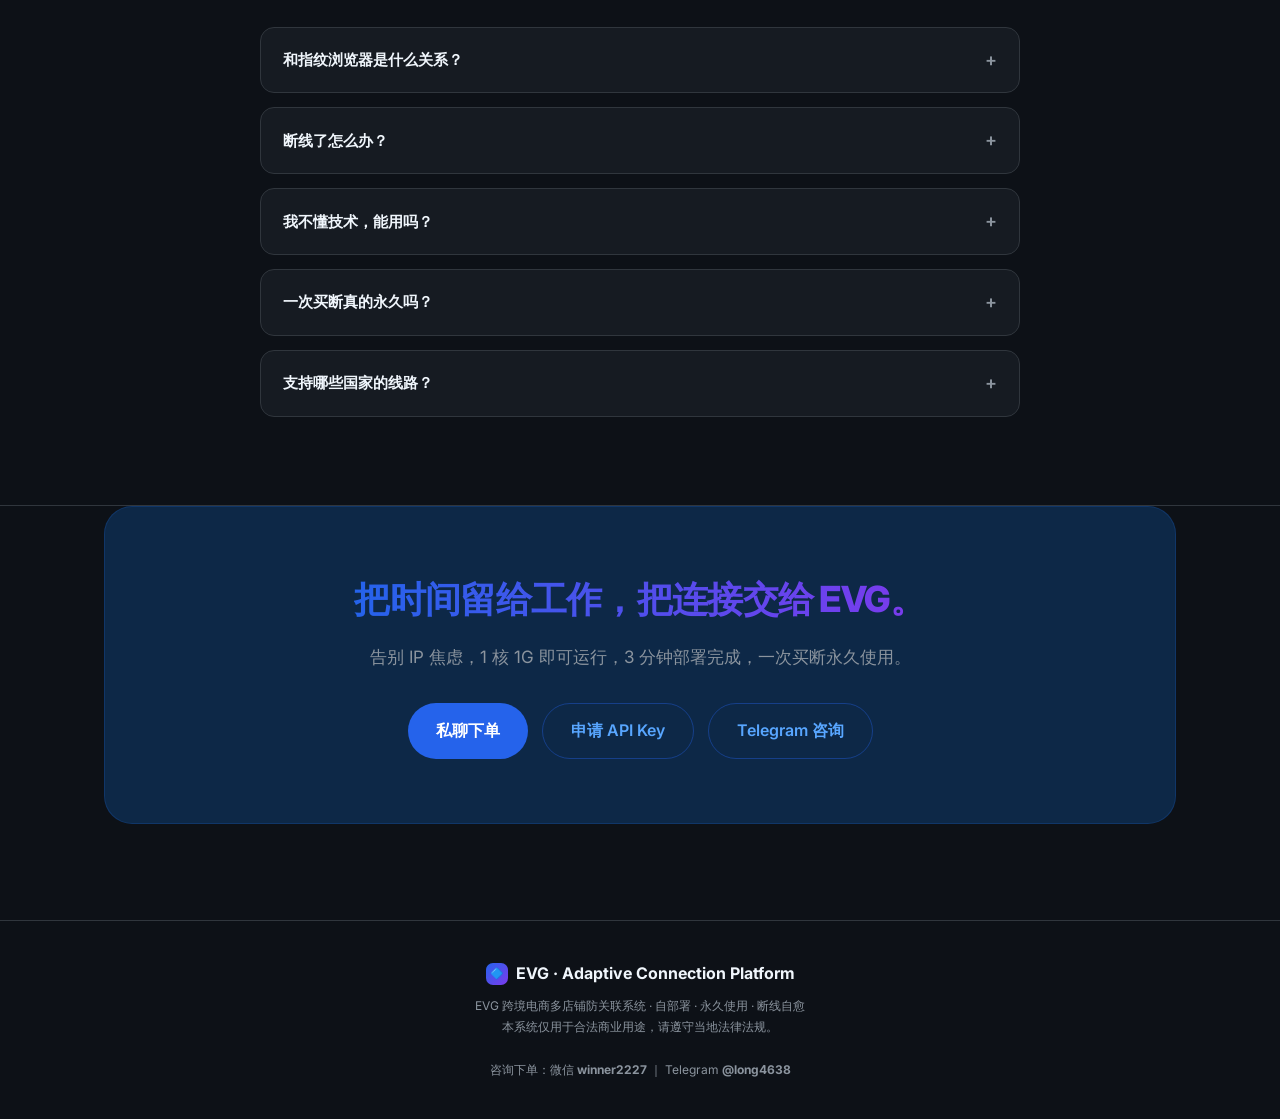
==== commit b2f7383f: "Add files via upload" ====
--- a/index.html
+++ b/index.html
@@ -250,14 +250,13 @@
 <span class="mcmt"># { 'ip':'168.110.44.252','port':11388,'user':'u64286...','pass':'a4dfe5...' }</span></pre>
       </div>
       <table class="api-table">
-        <thead><tr><th>套餐</th><th>月调用次数</th><th>环境上限</th><th>价格</th></tr></thead>
+        <thead><tr><th>你的环境数</th><th>API 权限</th><th>说明</th></tr></thead>
         <tbody>
-          <tr><td>API 基础版</td><td>1,000 次/月</td><td>3 个</td><td><strong style="color:var(--primary)">¥299/月</strong></td></tr>
-          <tr style="background:var(--primary-soft)"><td>API 专业版</td><td>10,000 次/月</td><td>10 个</td><td><strong style="color:var(--primary)">¥1,999/月</strong></td></tr>
-          <tr><td>API 企业版</td><td>不限</td><td>50 个</td><td><strong style="color:var(--primary)">¥6,999/月</strong></td></tr>
+          <tr style="background:var(--primary-soft)"><td>10 个及以上</td><td><strong style="color:var(--primary)">免费赠送</strong></td><td>环境多，自动化才真正省时间</td></tr>
+          <tr><td>10 个以下</td><td><strong style="color:var(--primary)">+¥100 永久</strong></td><td>环境少手动也不麻烦</td></tr>
         </tbody>
       </table>
-      <div class="api-note">首月半价 · 年付 8 折 · 老带新返 10% · 接口文档与 SDK 随开通提供</div>
+      <div class="api-note">API 权限跟随卡密开通 · 一次开通永久可用 · 接口文档与 SDK 随开通提供</div>
     </div>
   </div>
 </section>
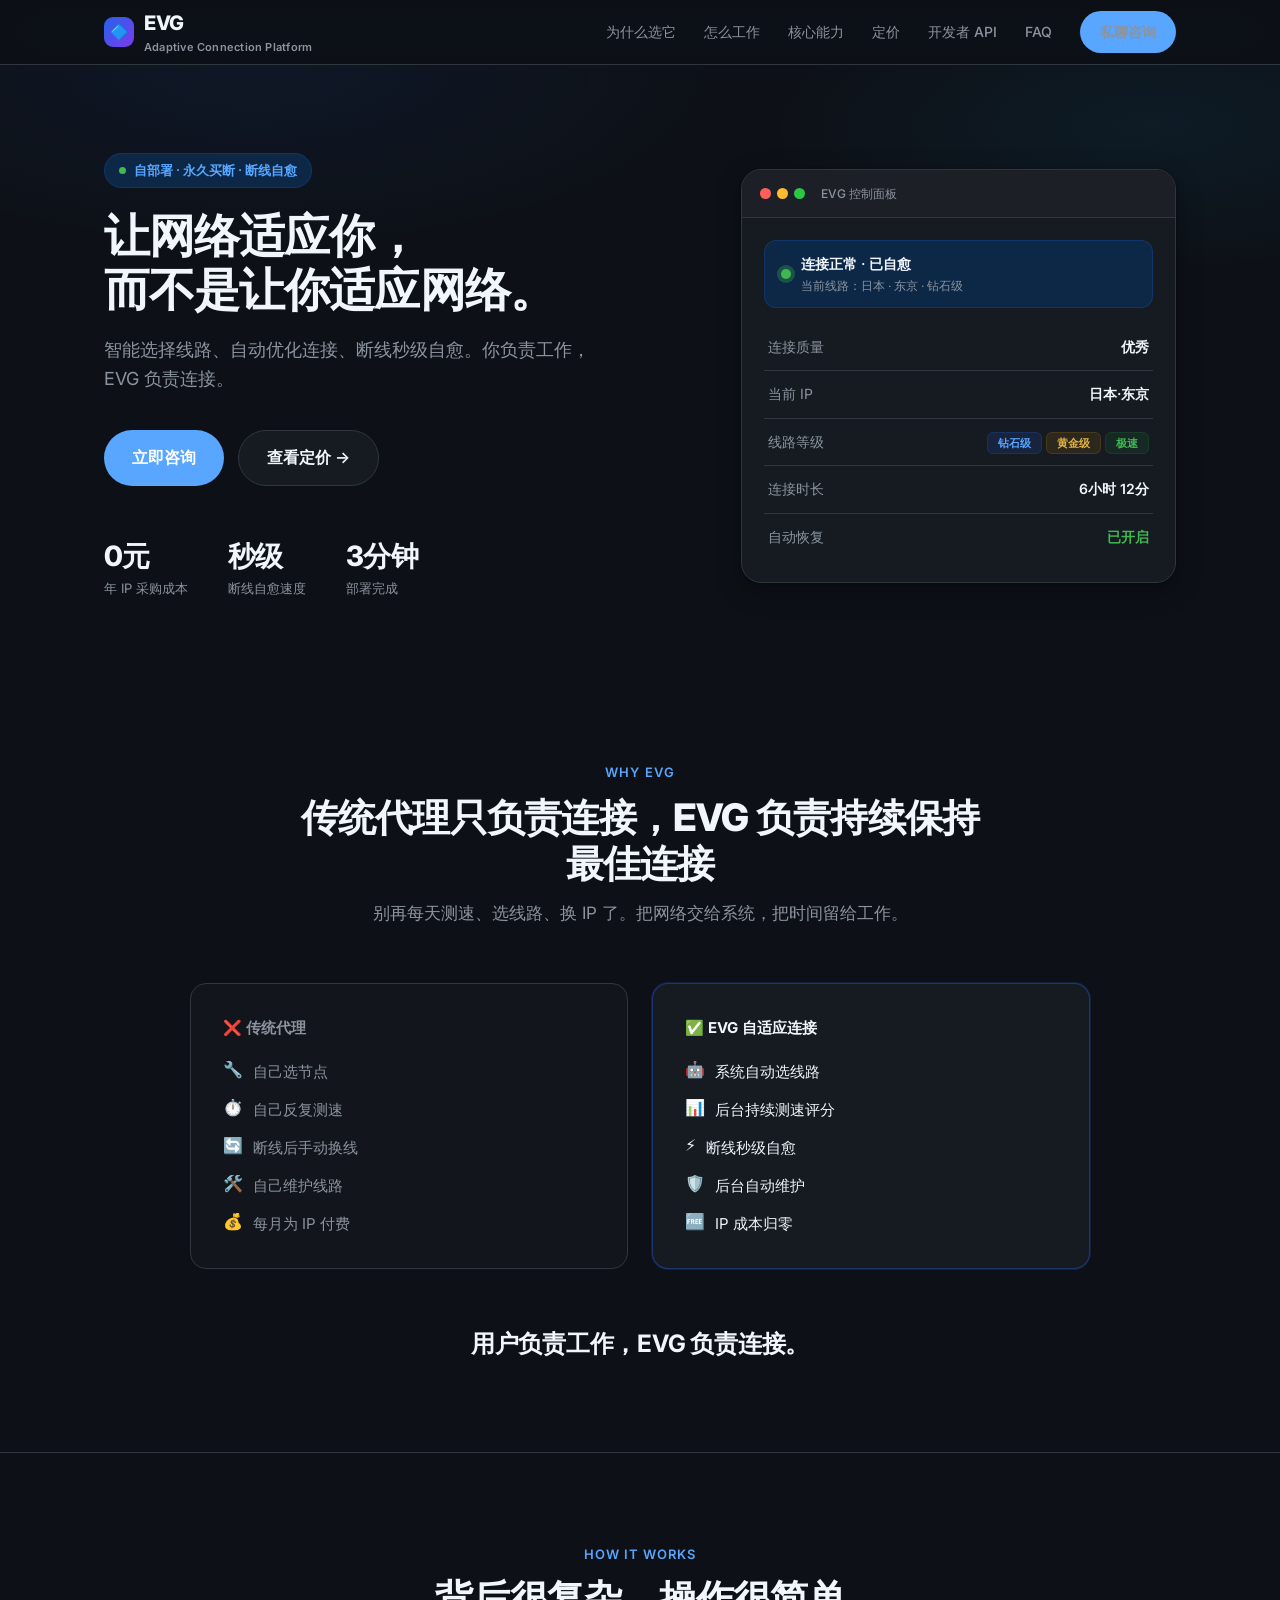
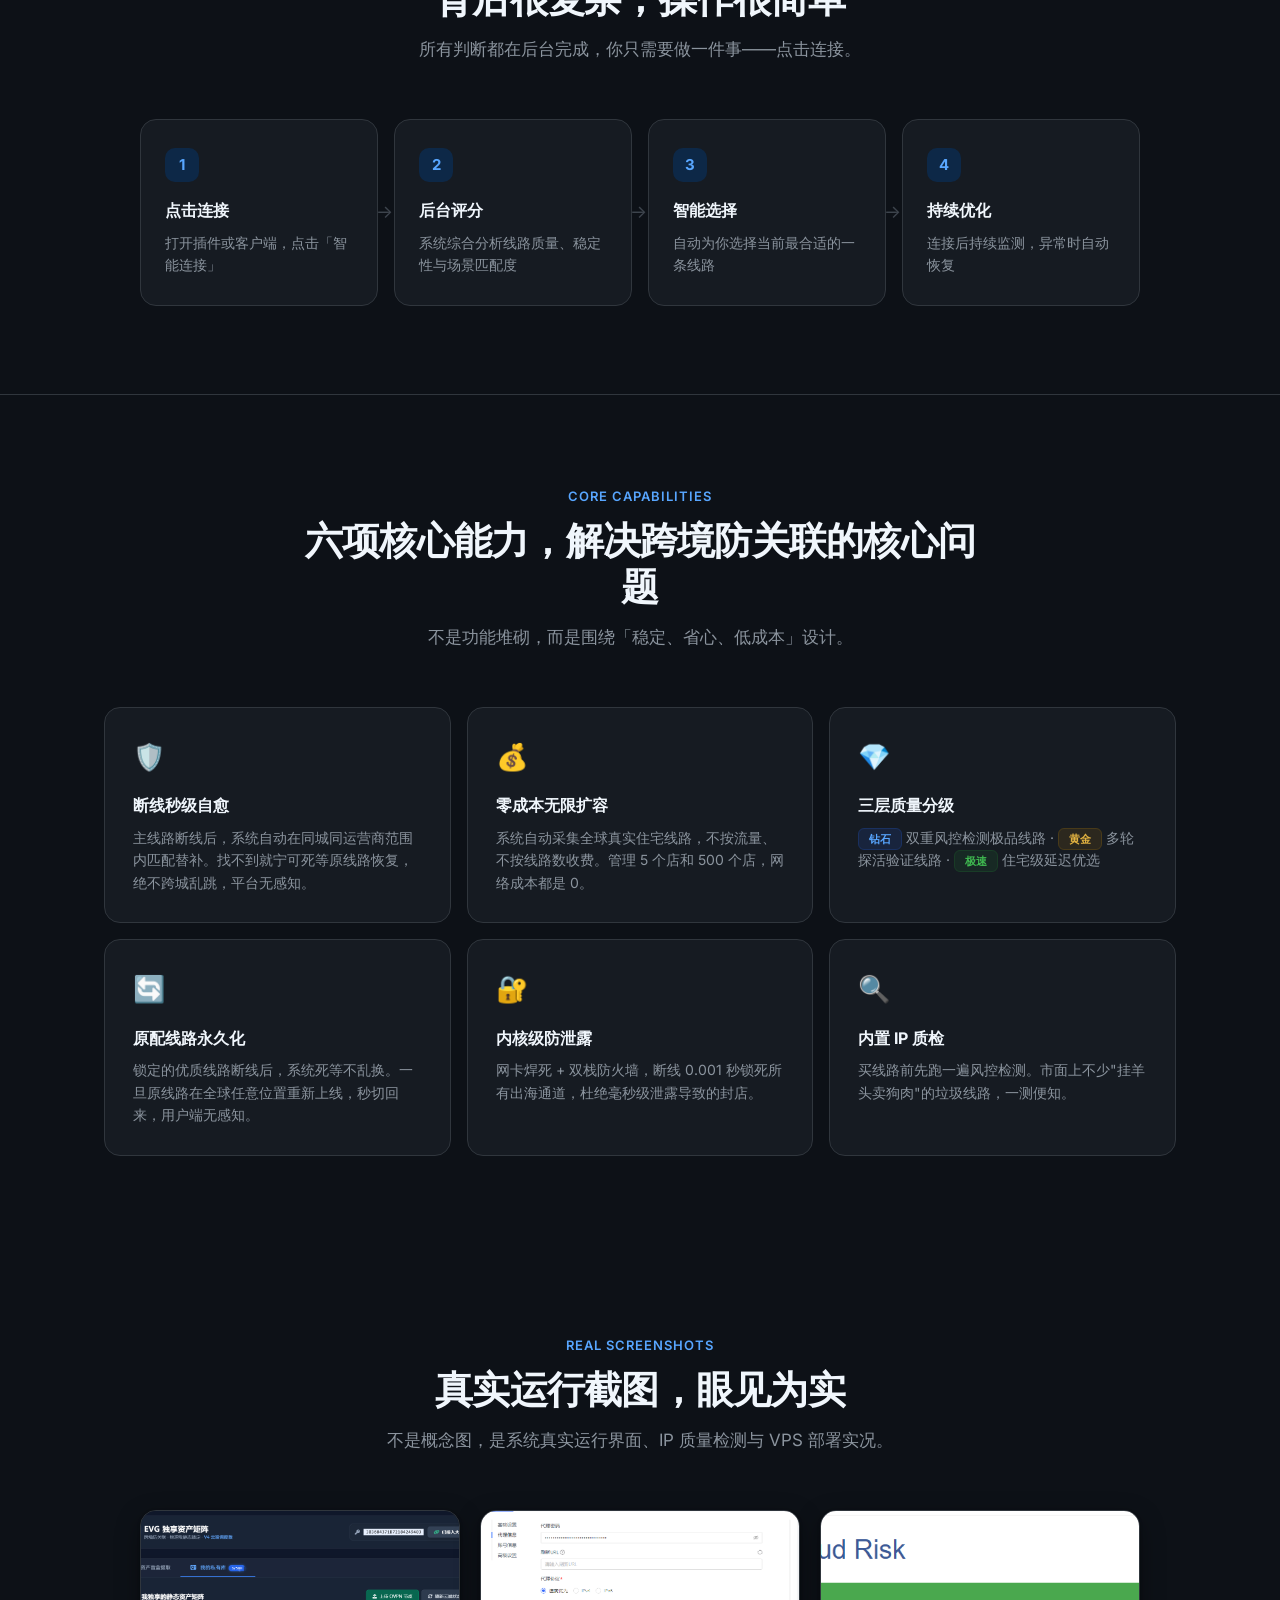
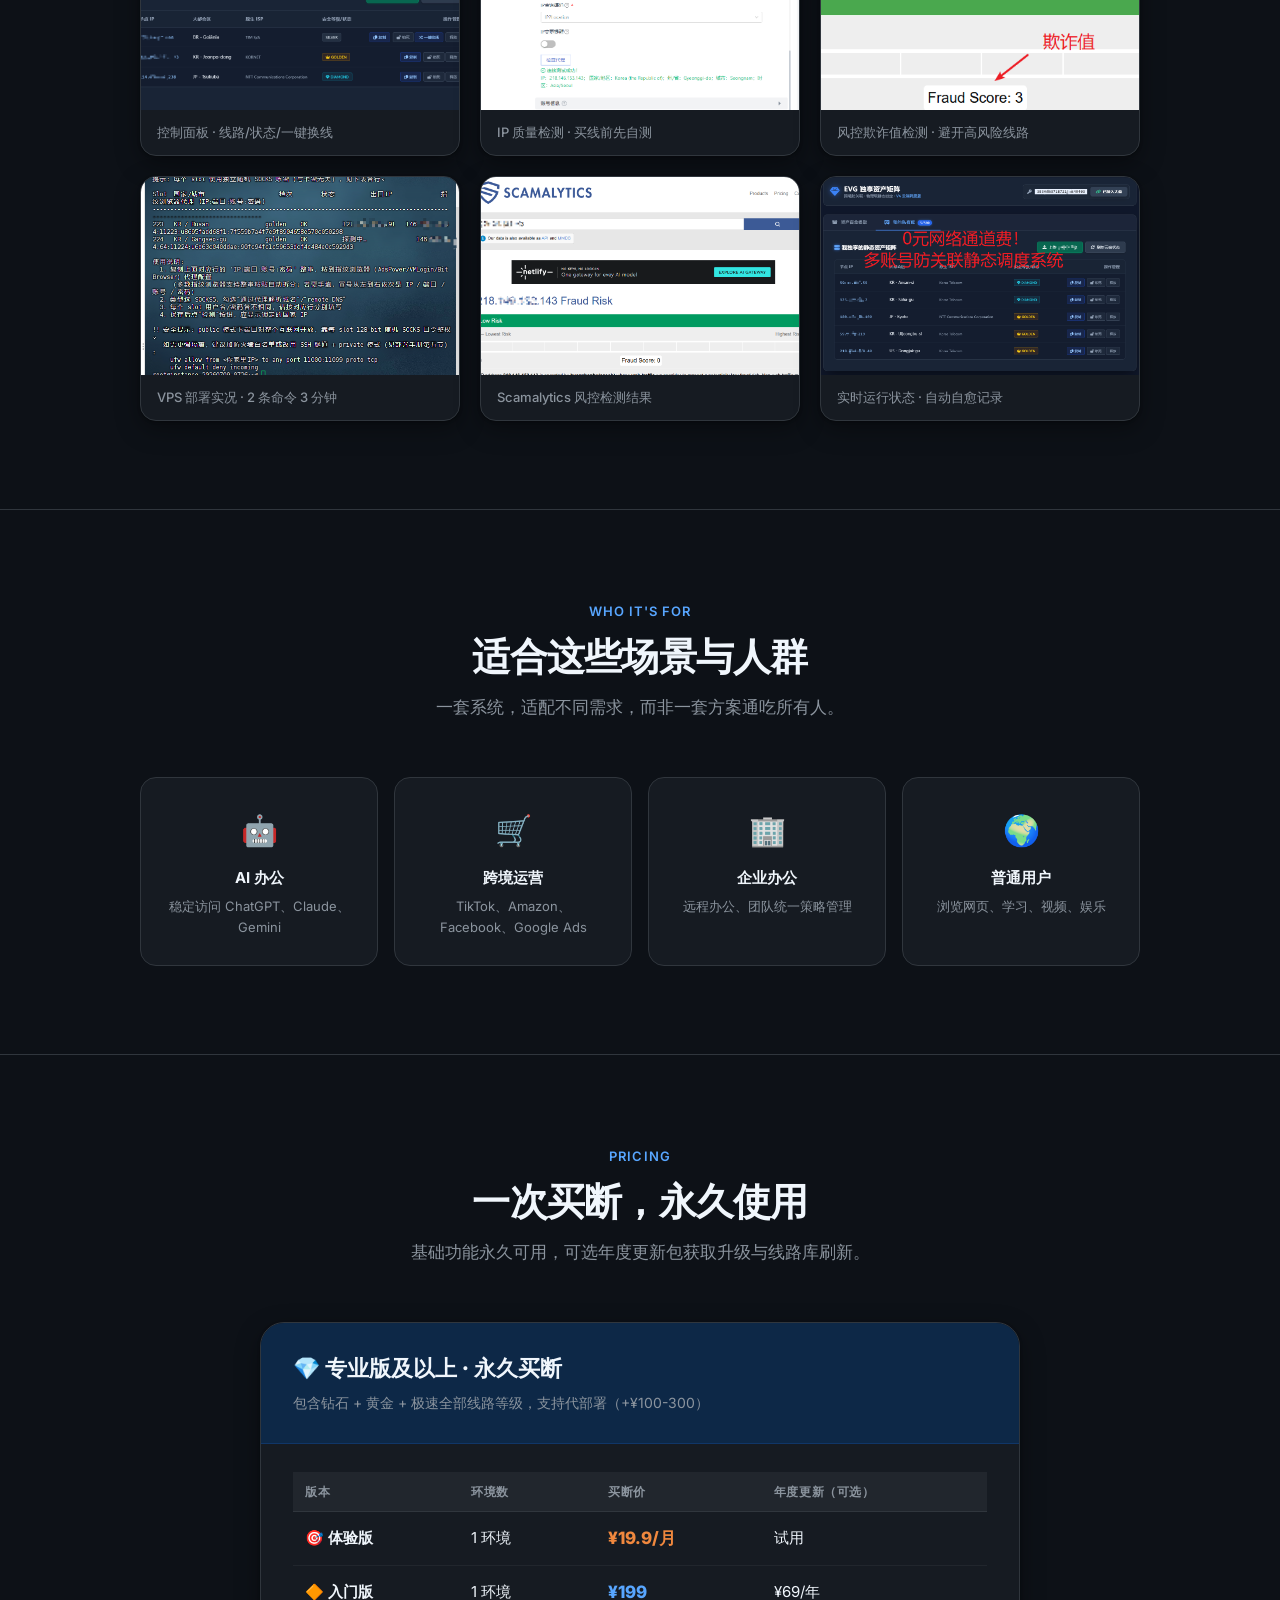
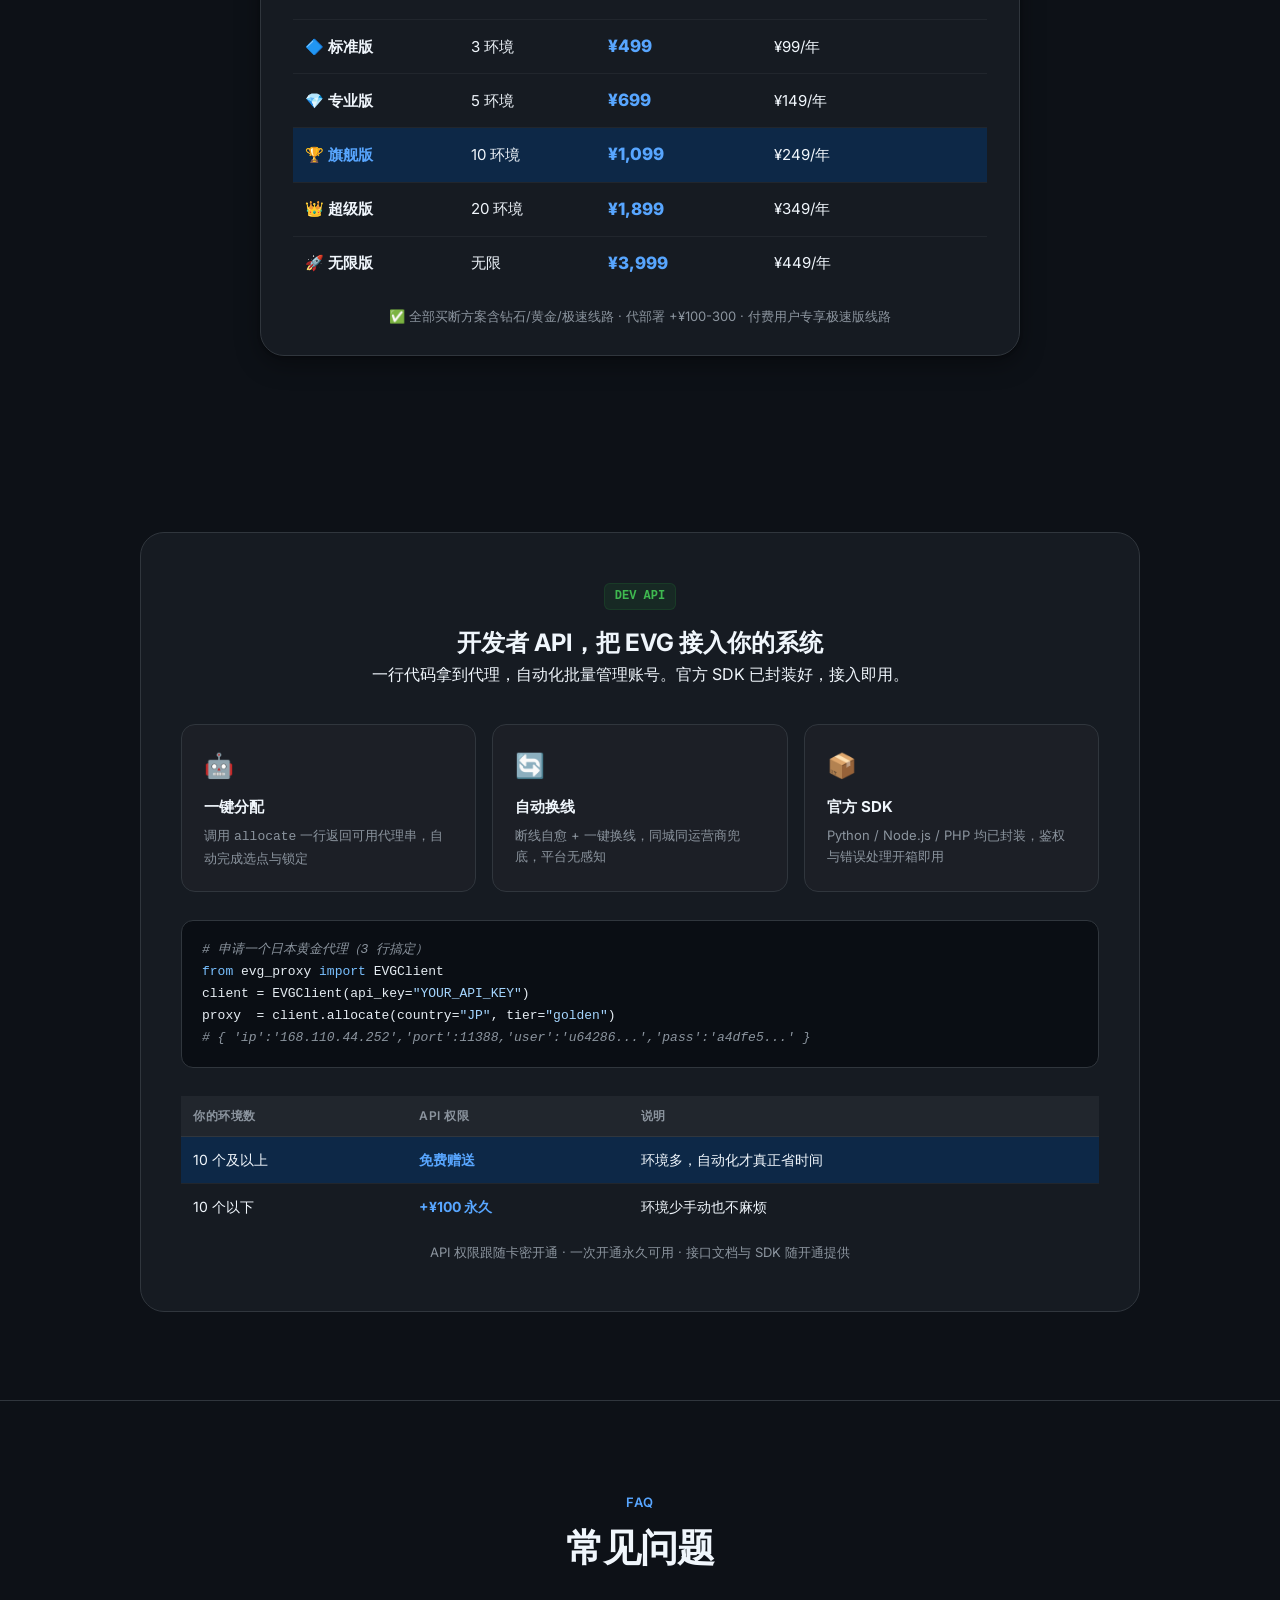
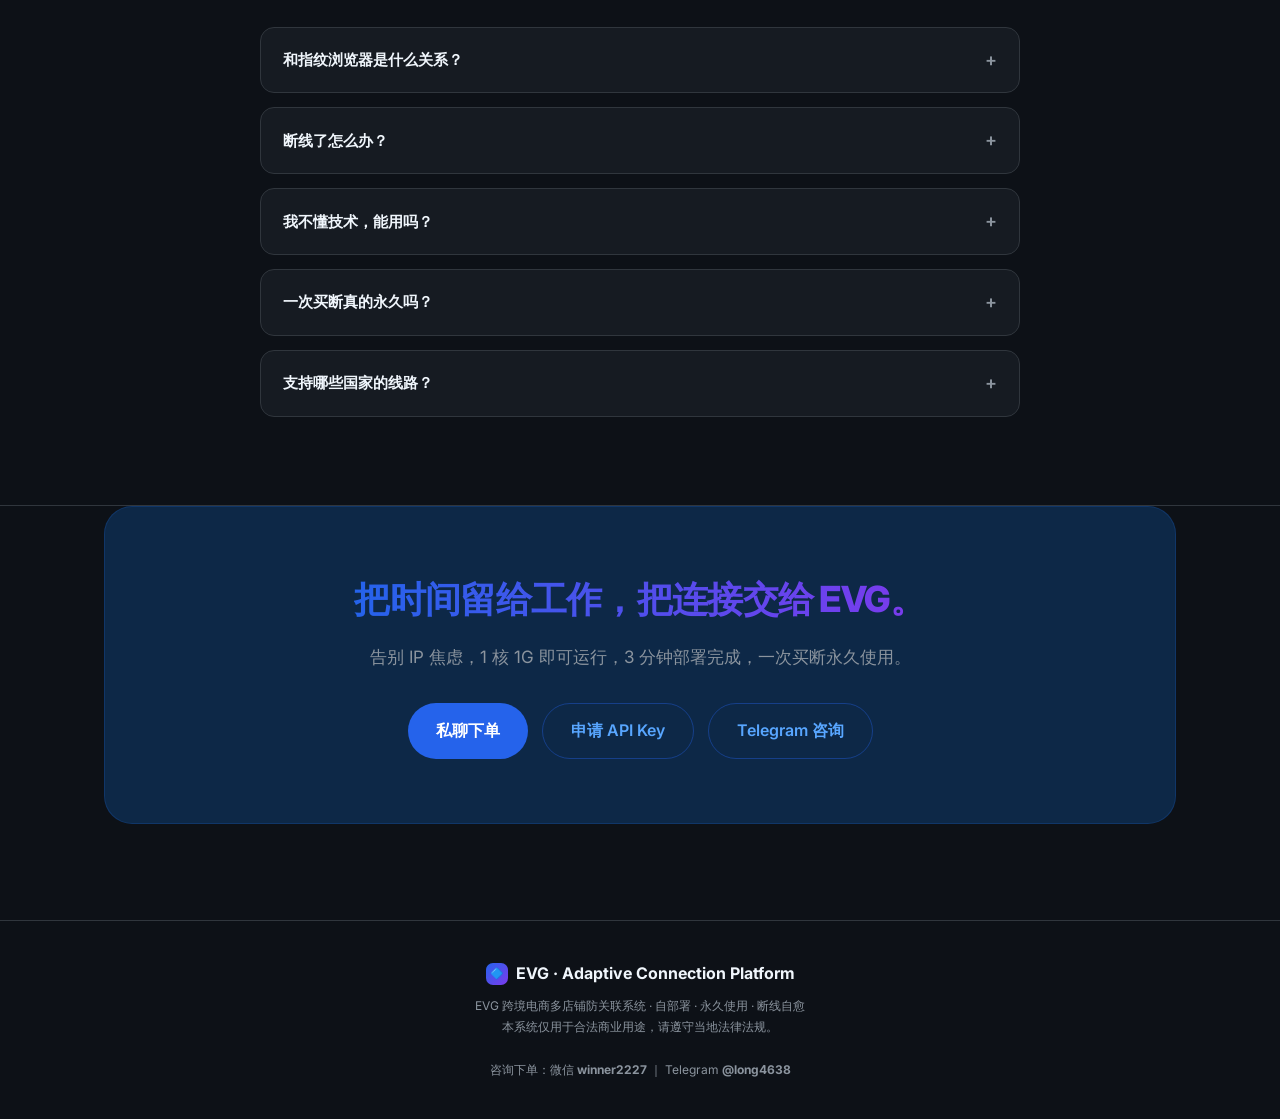
==== commit 65c6ee4a: "Add files via upload" ====
--- a/index.html
+++ b/index.html
@@ -211,7 +211,7 @@
         </div>
         <div class="price-body">
           <table>
-            <thead><tr><th>版本</th><th>环境数</th><th>买断价</th><th>年度更新</th></tr></thead>
+            <thead><tr><th>版本</th><th>环境数</th><th>买断价</th><th>年度更新（可选）</th></tr></thead>
             <tbody>
               <tr><td class="plan">🎯 体验版</td><td>1 环境</td><td class="price trial">¥19.9/月</td><td>试用</td></tr>
               <tr><td class="plan">🔶 入门版</td><td>1 环境</td><td class="price">¥199</td><td>¥69/年</td></tr>
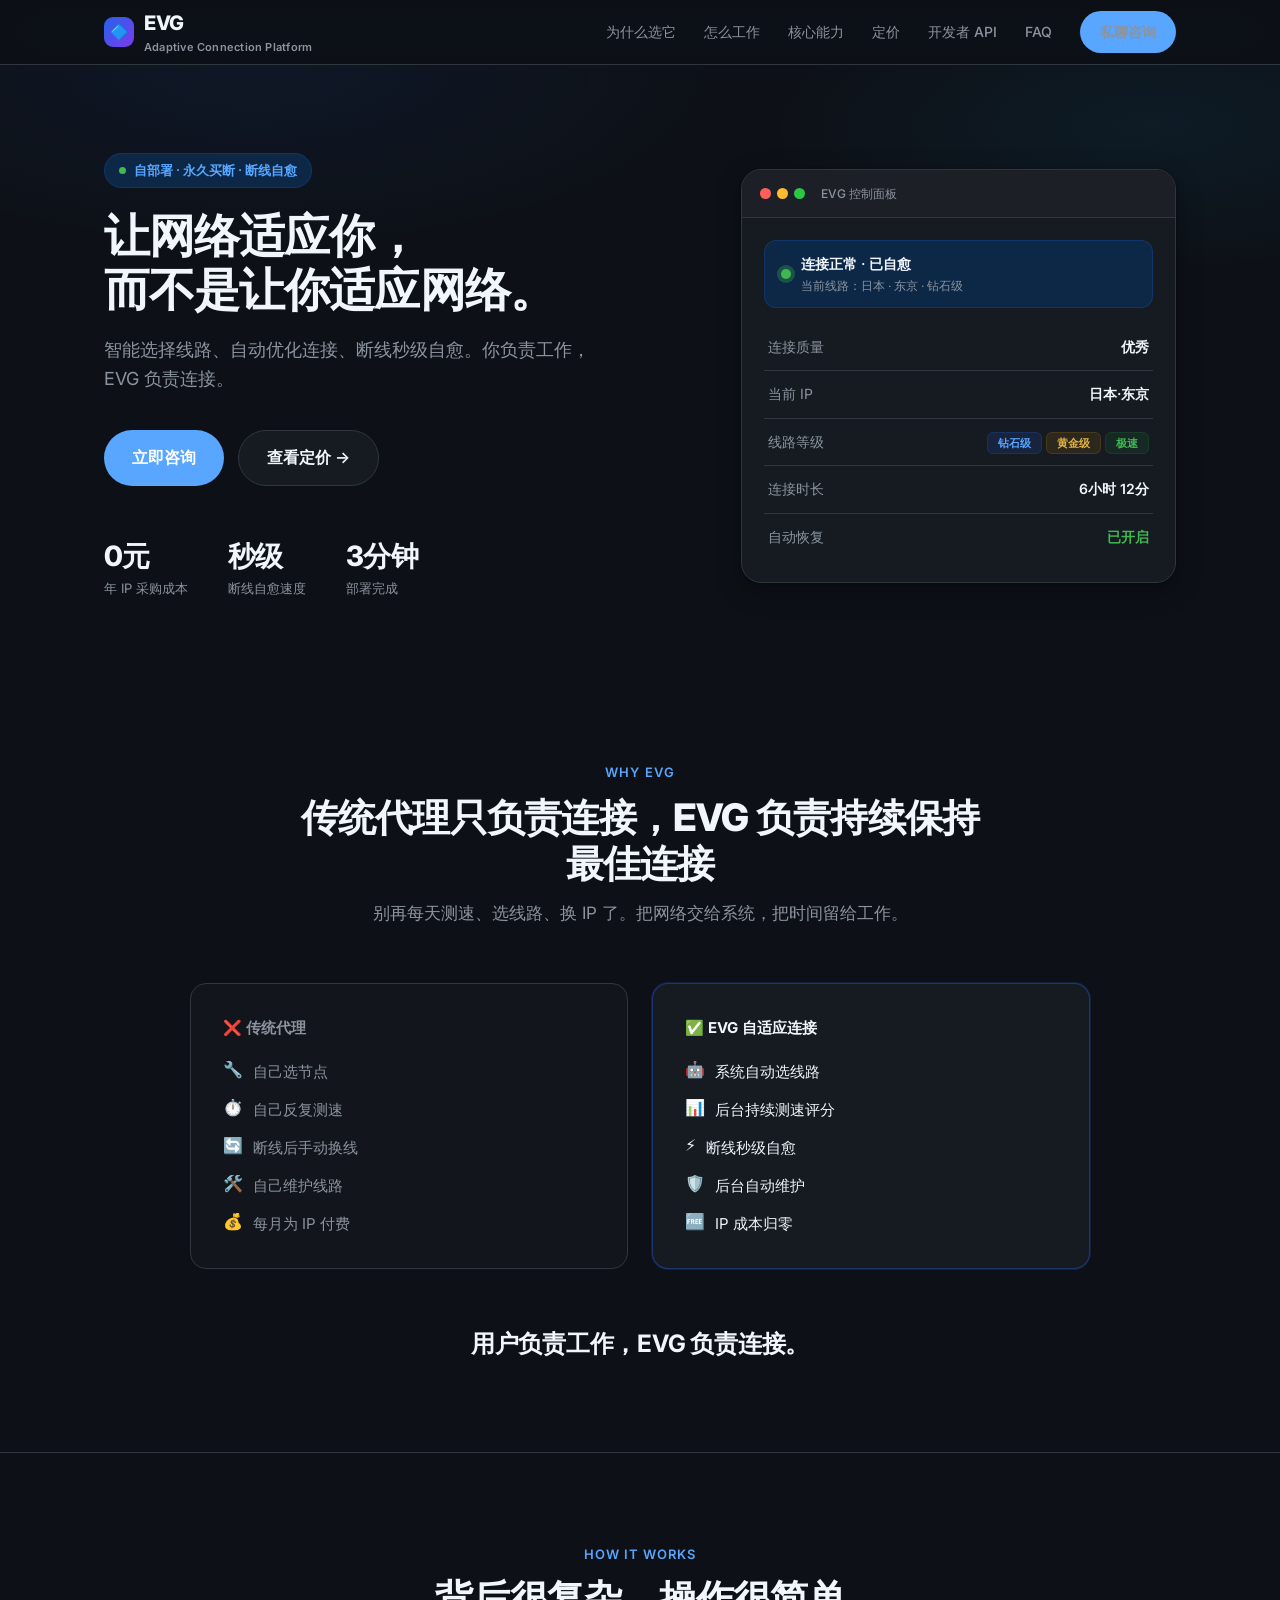
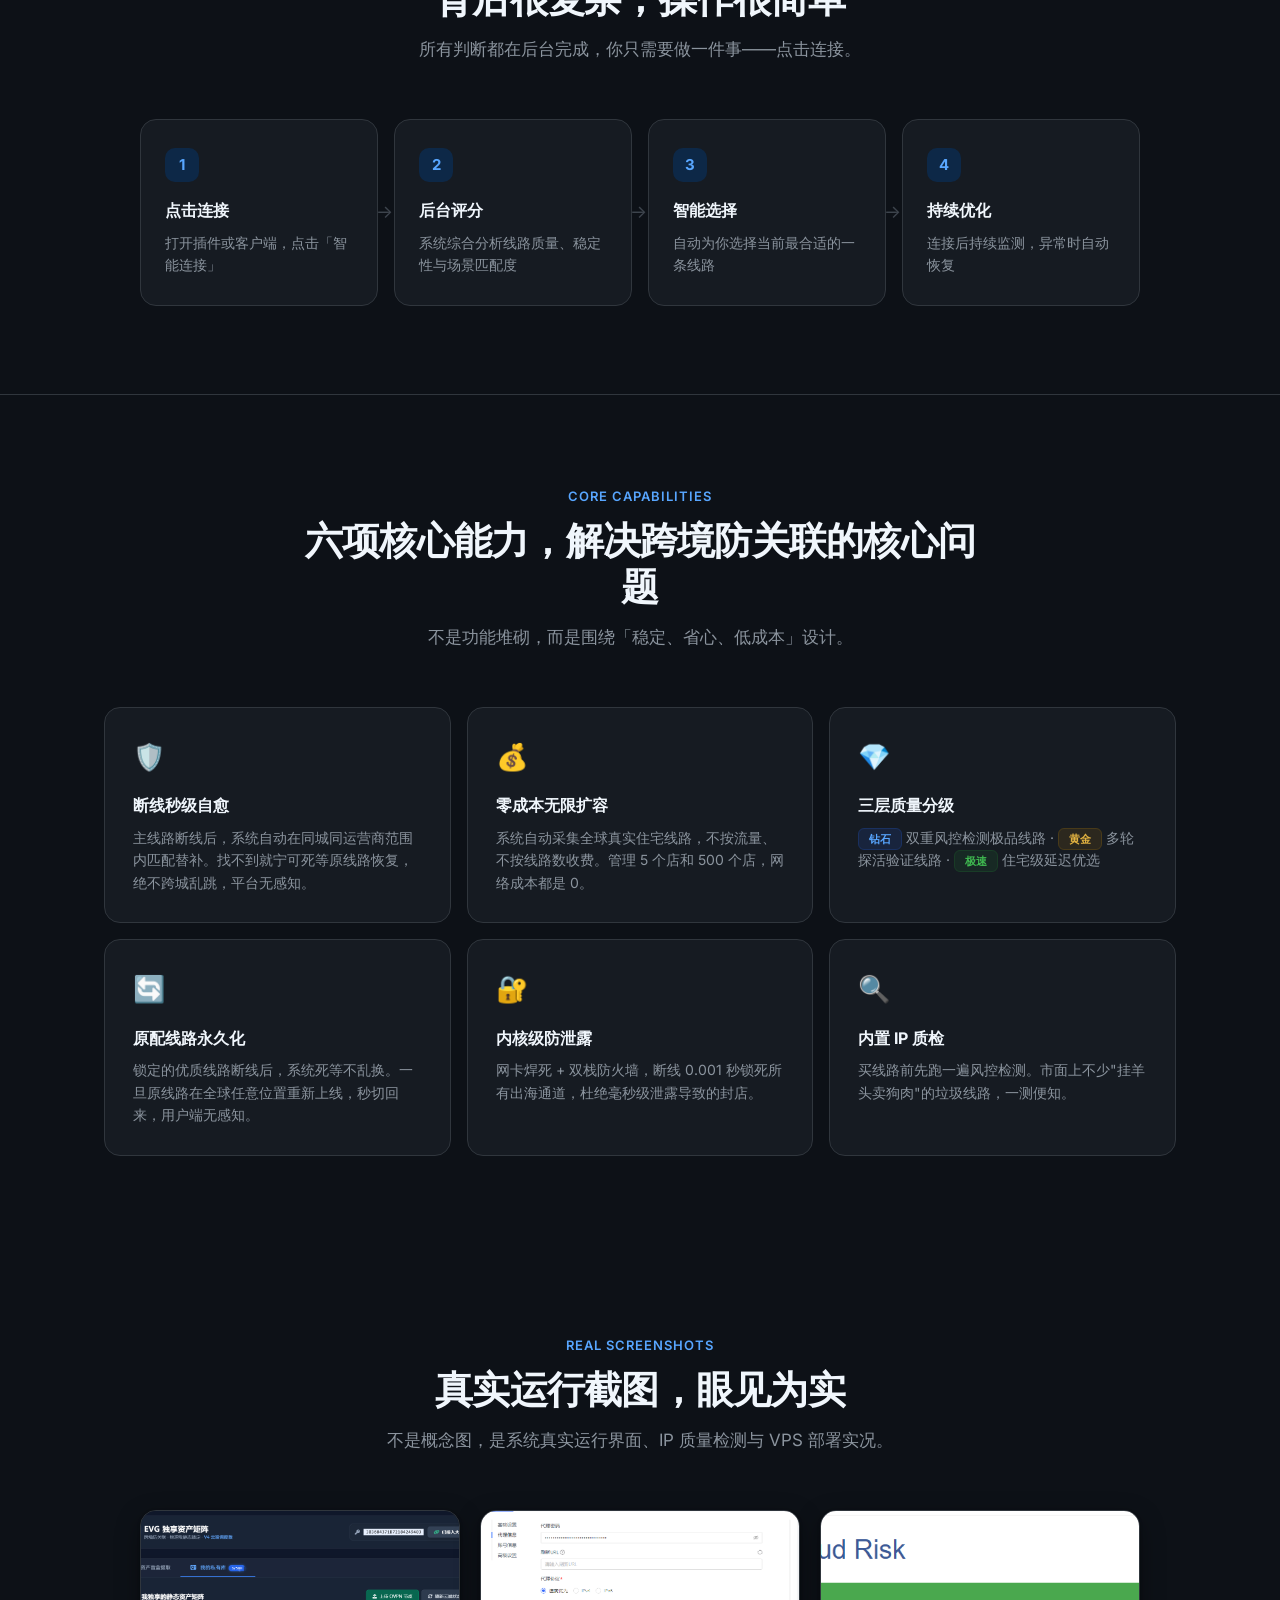
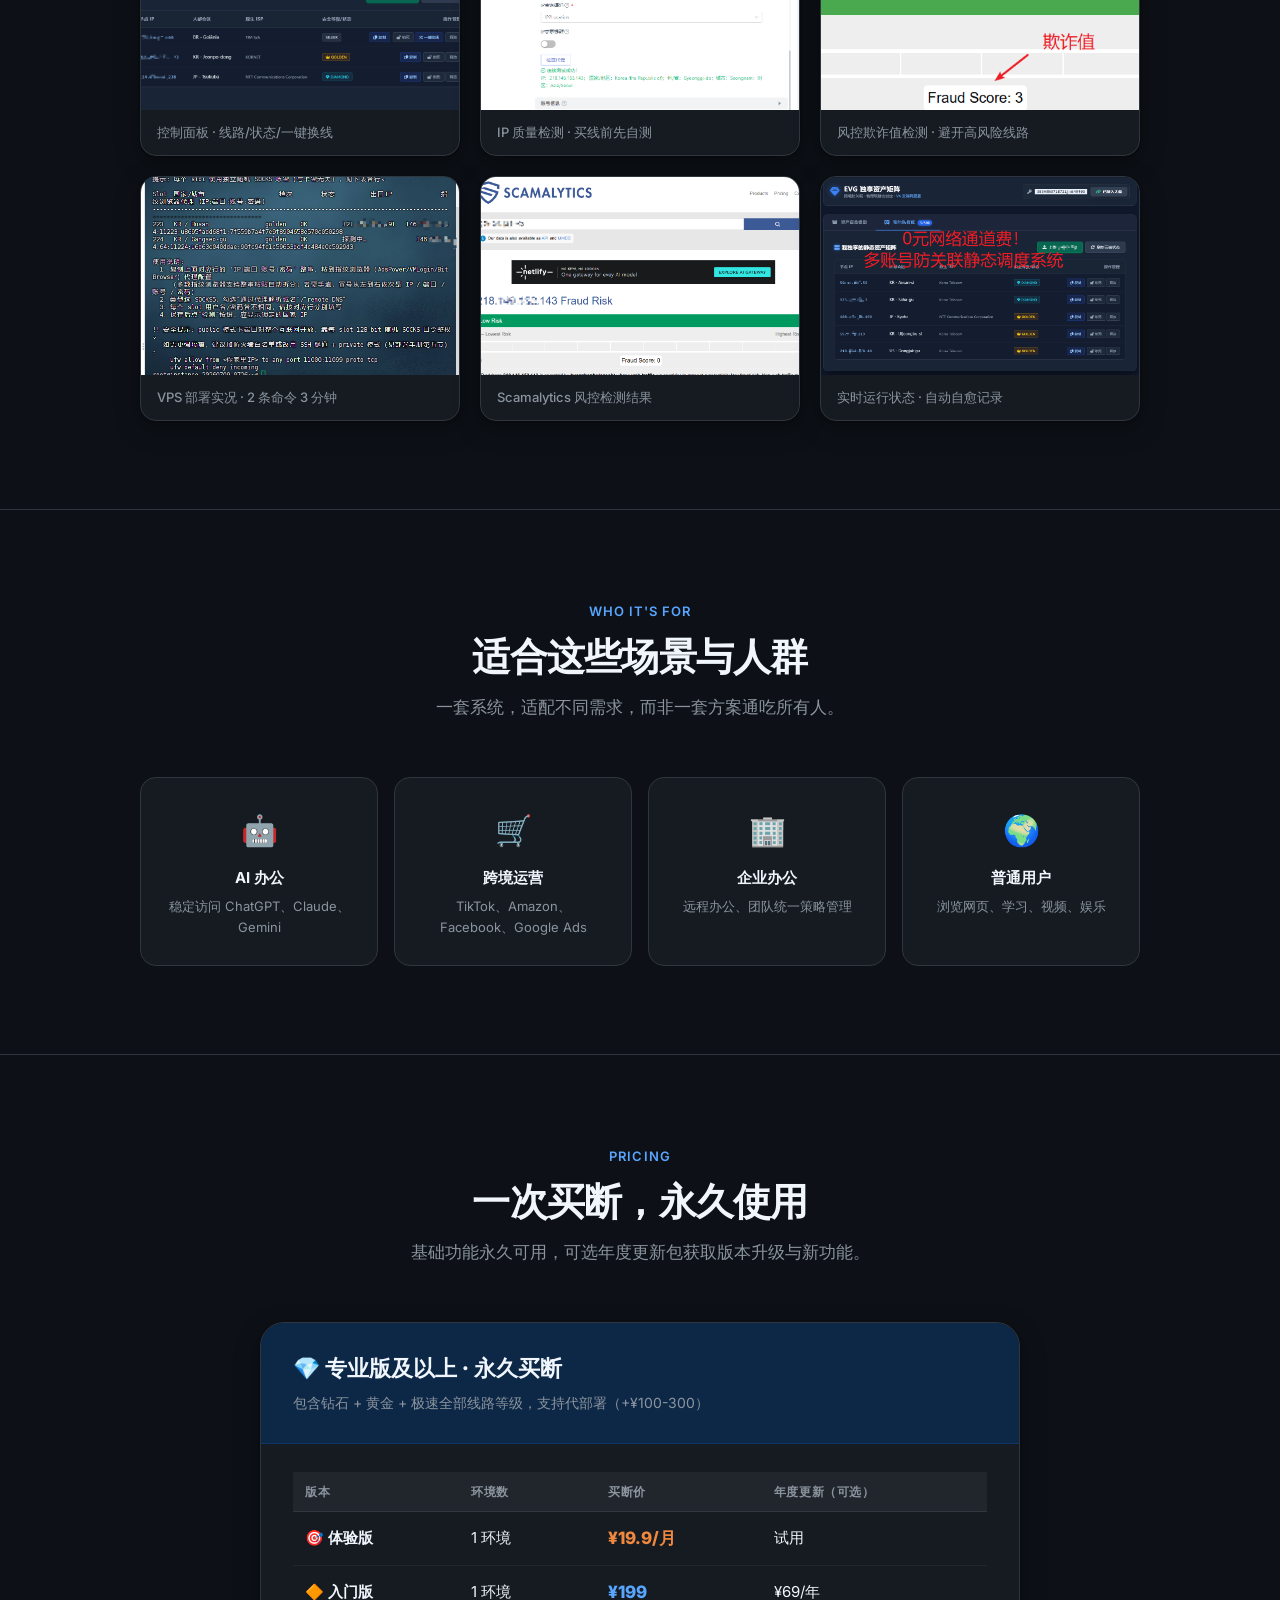
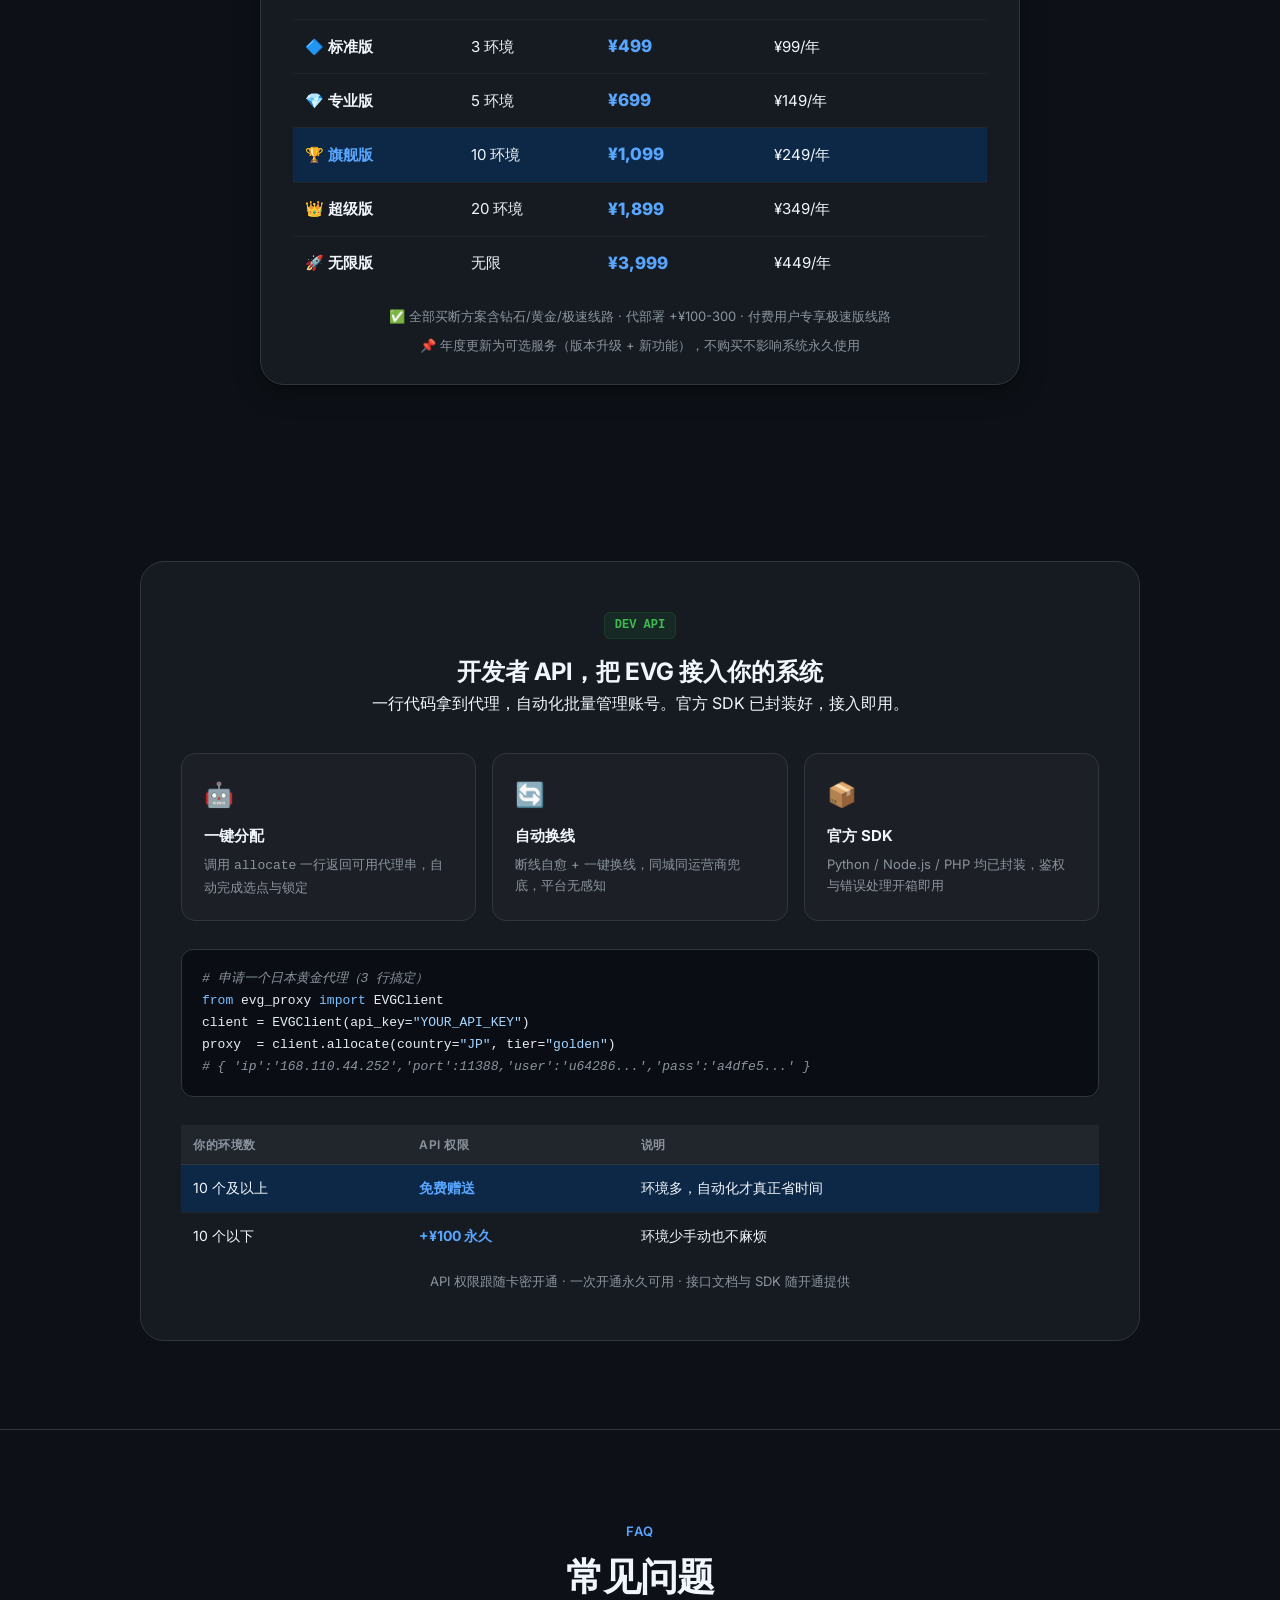
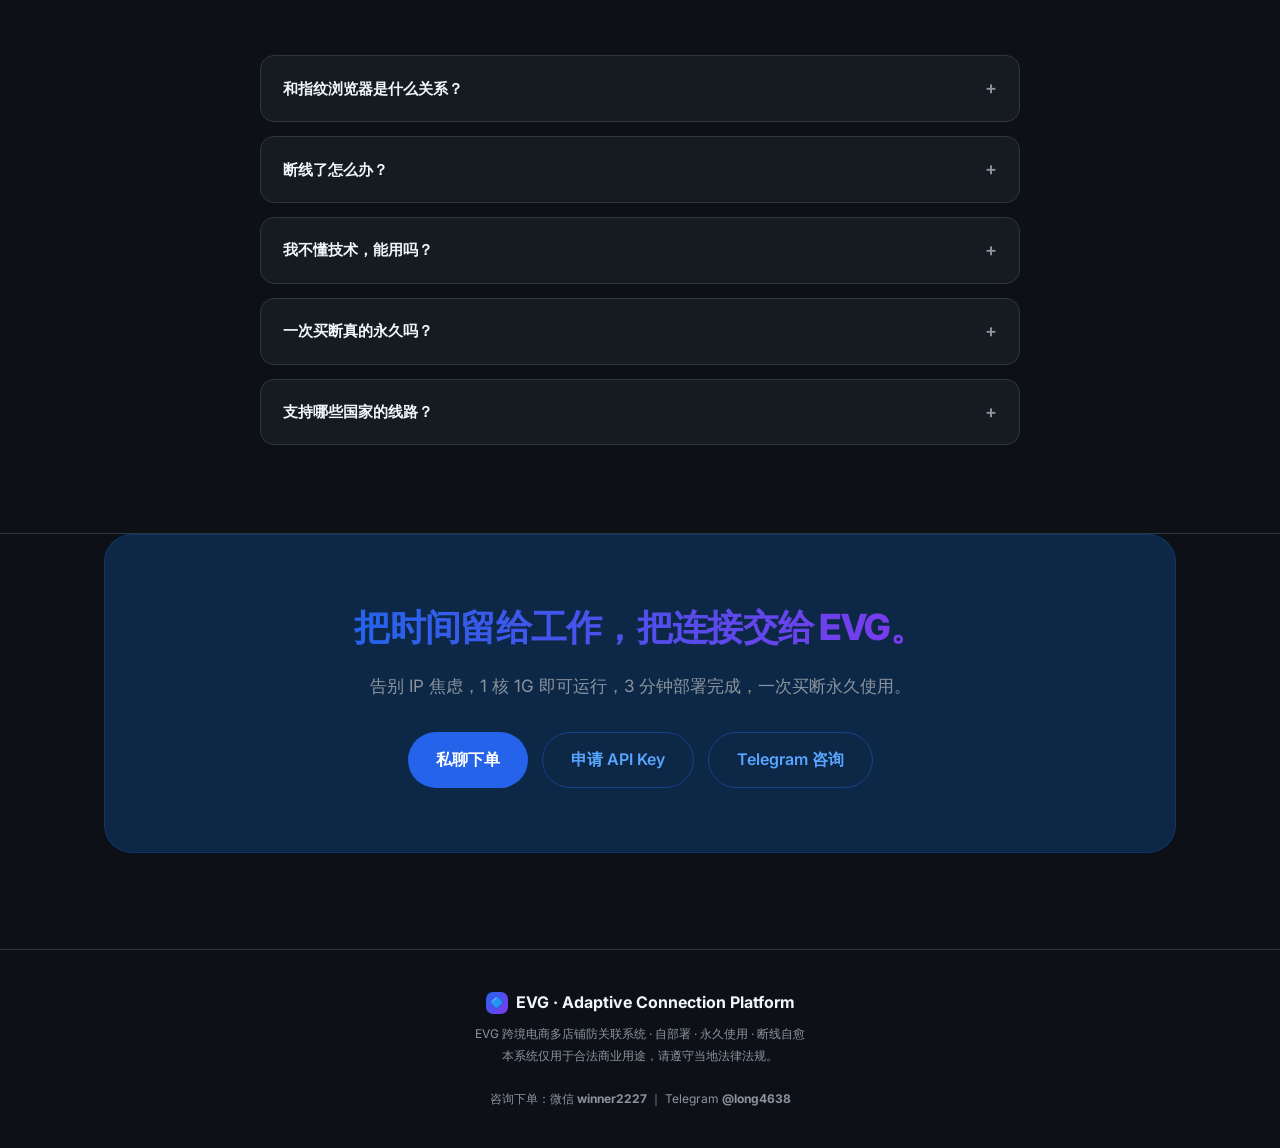
==== commit 20066be4: "Add files via upload" ====
--- a/index.html
+++ b/index.html
@@ -201,7 +201,7 @@
     <div class="sec-head">
       <span class="sec-eyebrow">Pricing</span>
       <h2>一次买断，永久使用</h2>
-      <p>基础功能永久可用，可选年度更新包获取升级与线路库刷新。</p>
+      <p>基础功能永久可用，可选年度更新包获取版本升级与新功能。</p>
     </div>
     <div class="pricing">
       <div class="price-card">
@@ -223,6 +223,7 @@
             </tbody>
           </table>
           <div class="price-note">✅ 全部买断方案含钻石/黄金/极速线路 · 代部署 +¥100-300 · 付费用户专享极速版线路</div>
+          <div class="price-note" style="margin-top:8px">📌 年度更新为可选服务（版本升级 + 新功能），不购买不影响系统永久使用</div>
         </div>
       </div>
     </div>
@@ -282,7 +283,7 @@
       </div>
       <div class="faq-item">
         <div class="faq-q">一次买断真的永久吗？<span class="plus">+</span></div>
-        <div class="faq-a"><p>基础功能永久可用。年度更新包（非必须）提供：系统版本升级 + 线路库持续刷新 + 新功能解锁。</p></div>
+        <div class="faq-a"><p>基础功能永久可用。年度更新包（非必须）提供：系统版本升级 + 新功能解锁。</p></div>
       </div>
       <div class="faq-item">
         <div class="faq-q">支持哪些国家的线路？<span class="plus">+</span></div>
